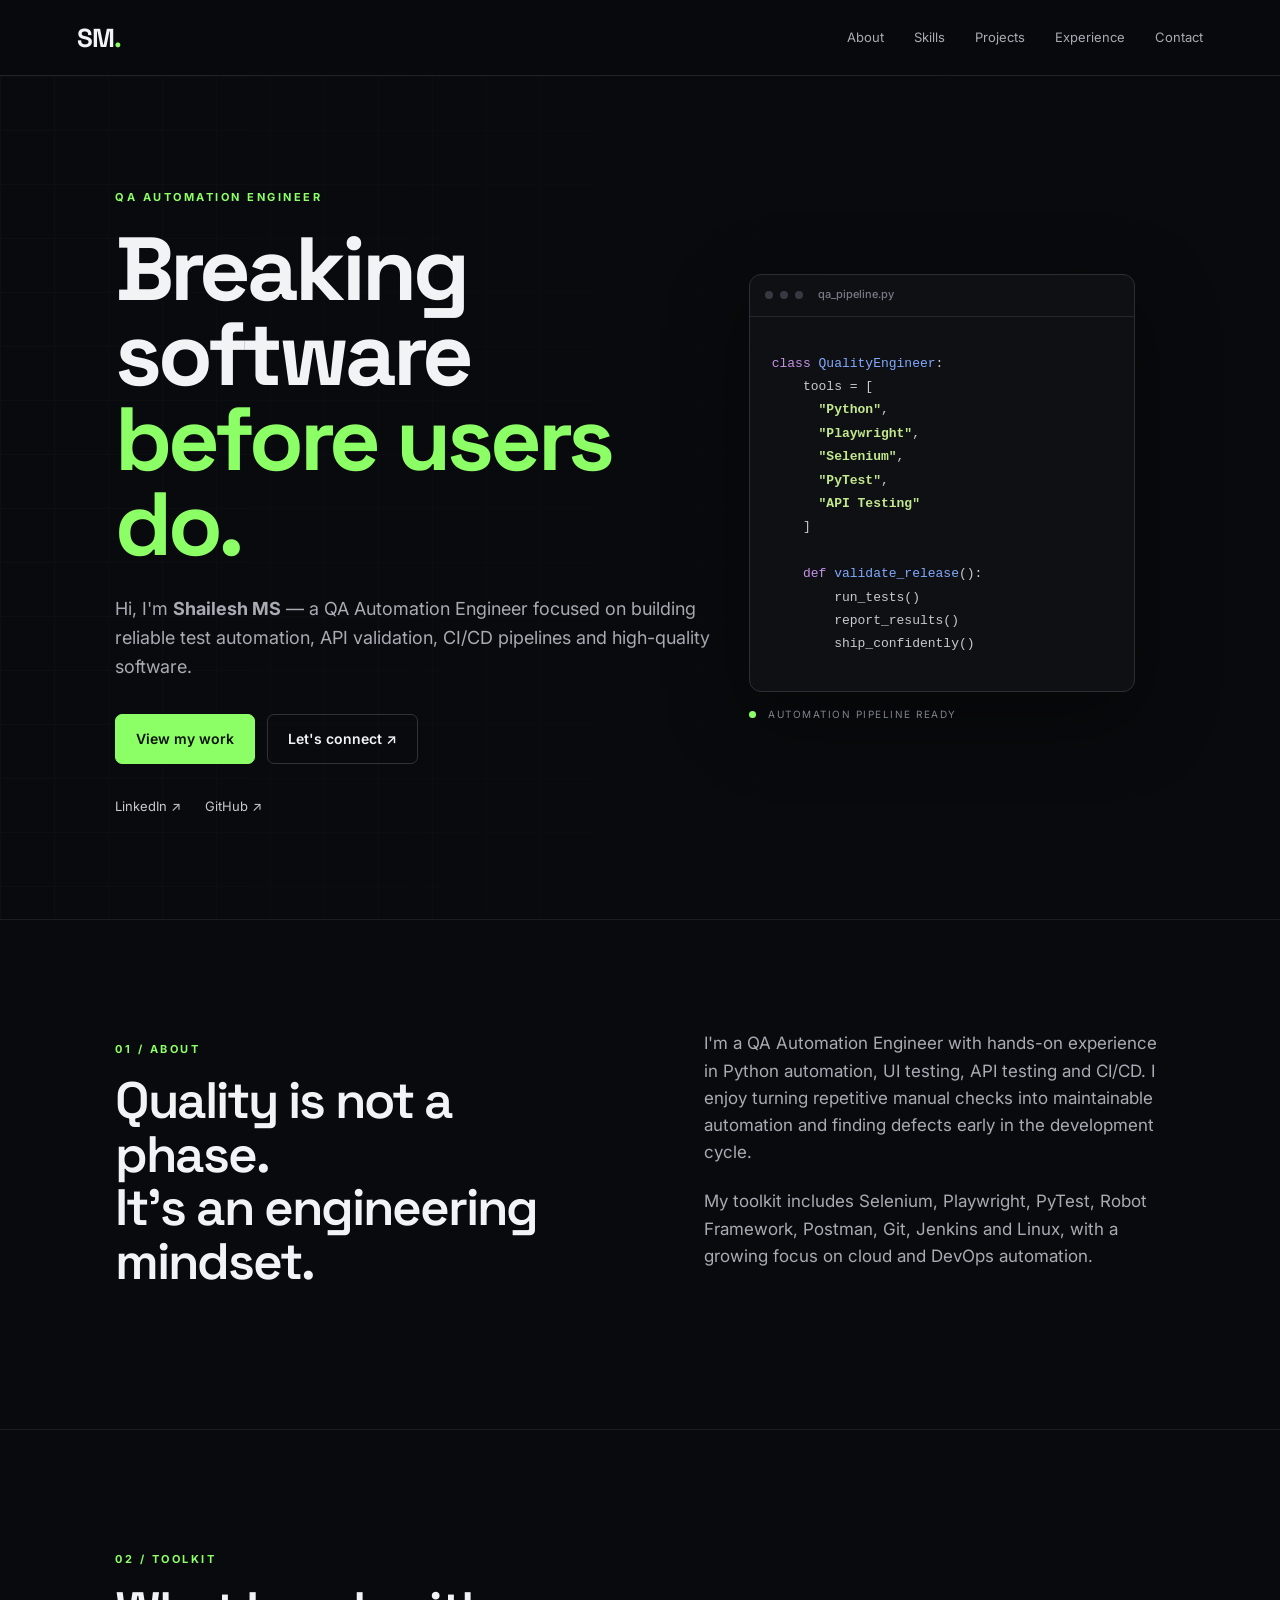
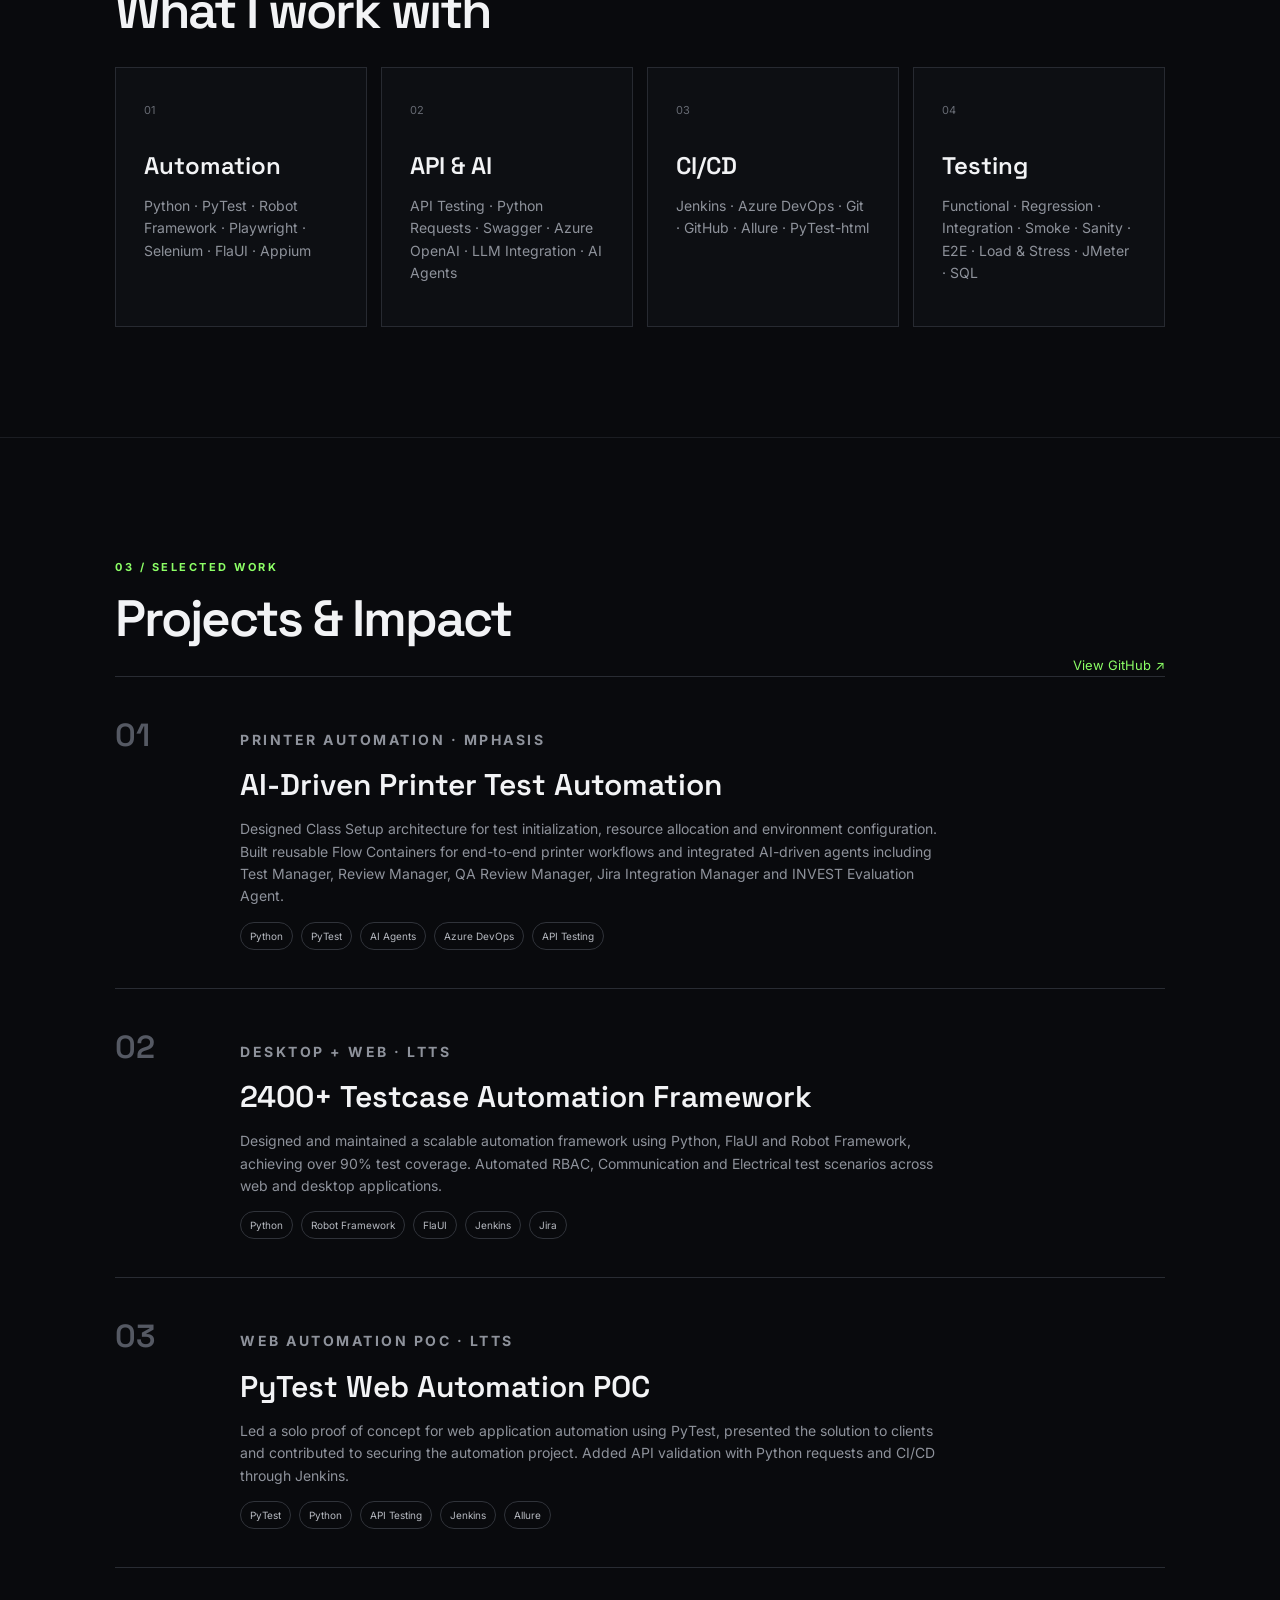
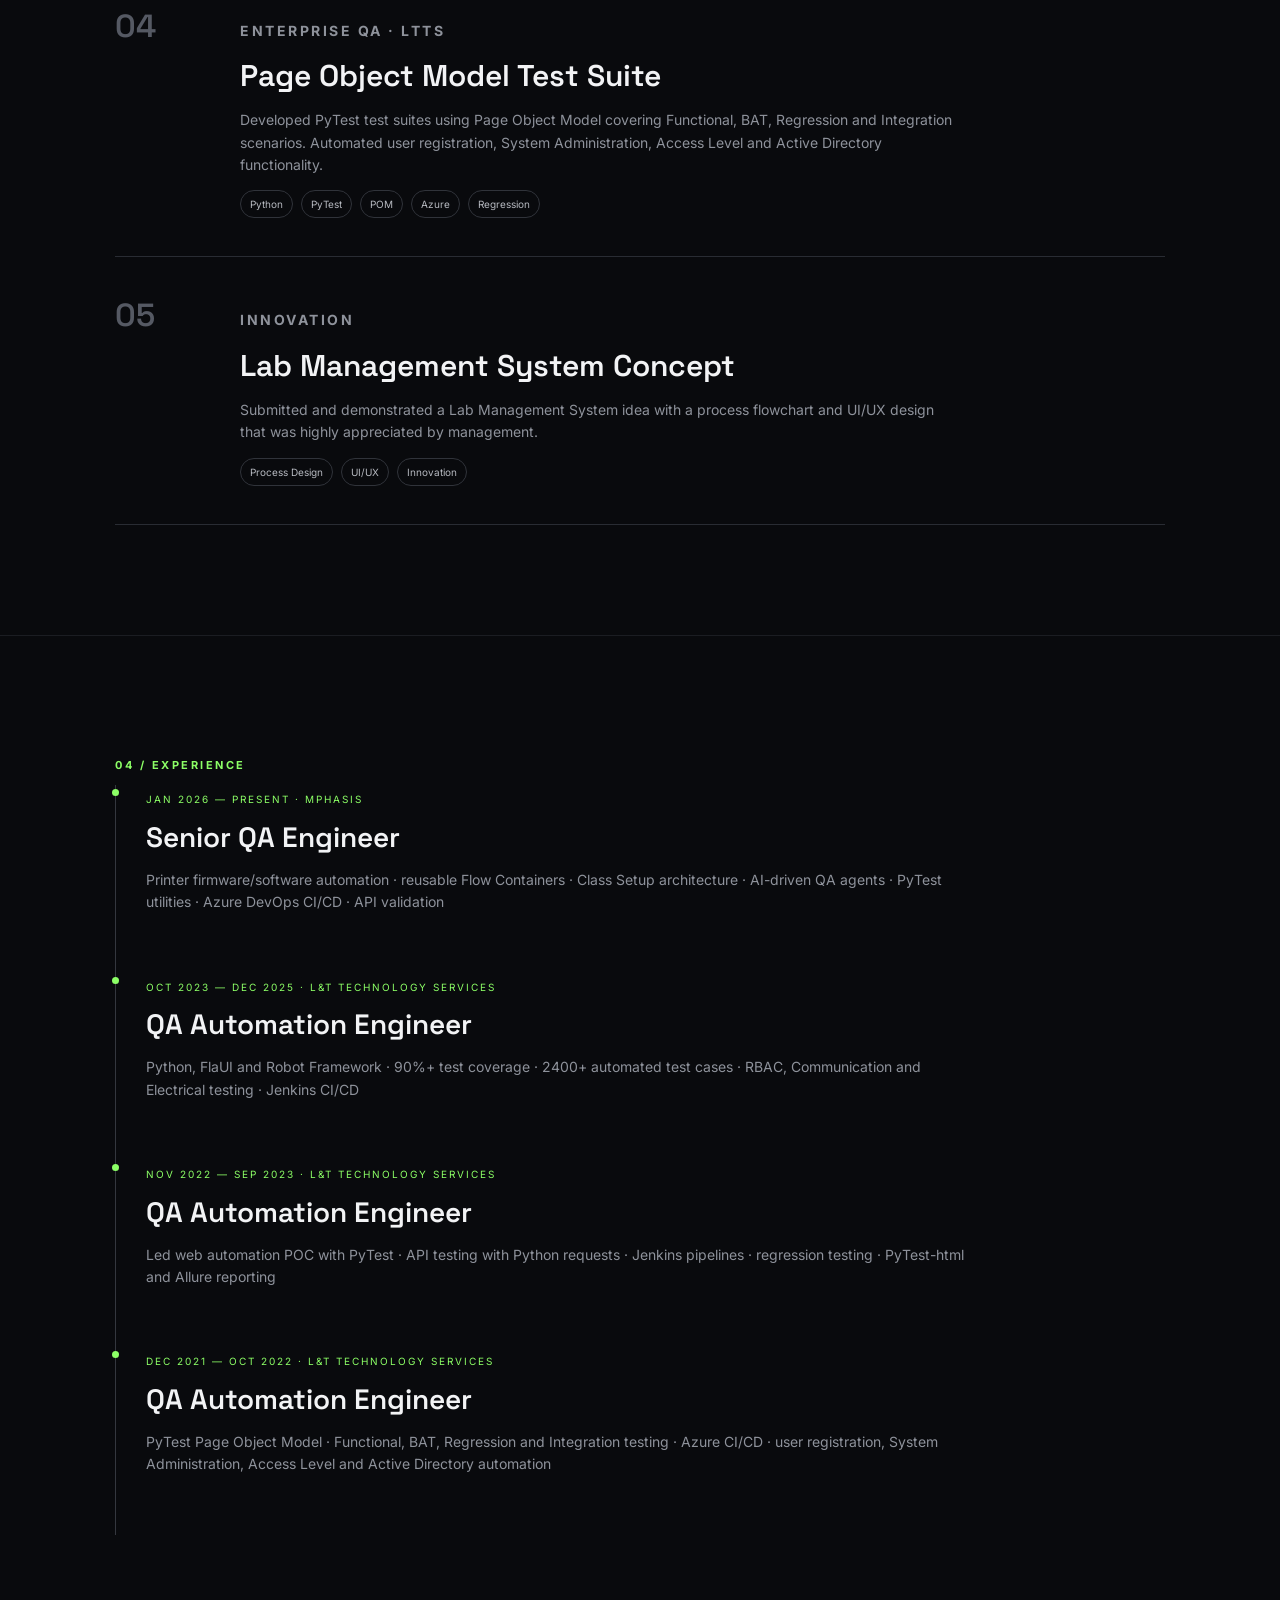
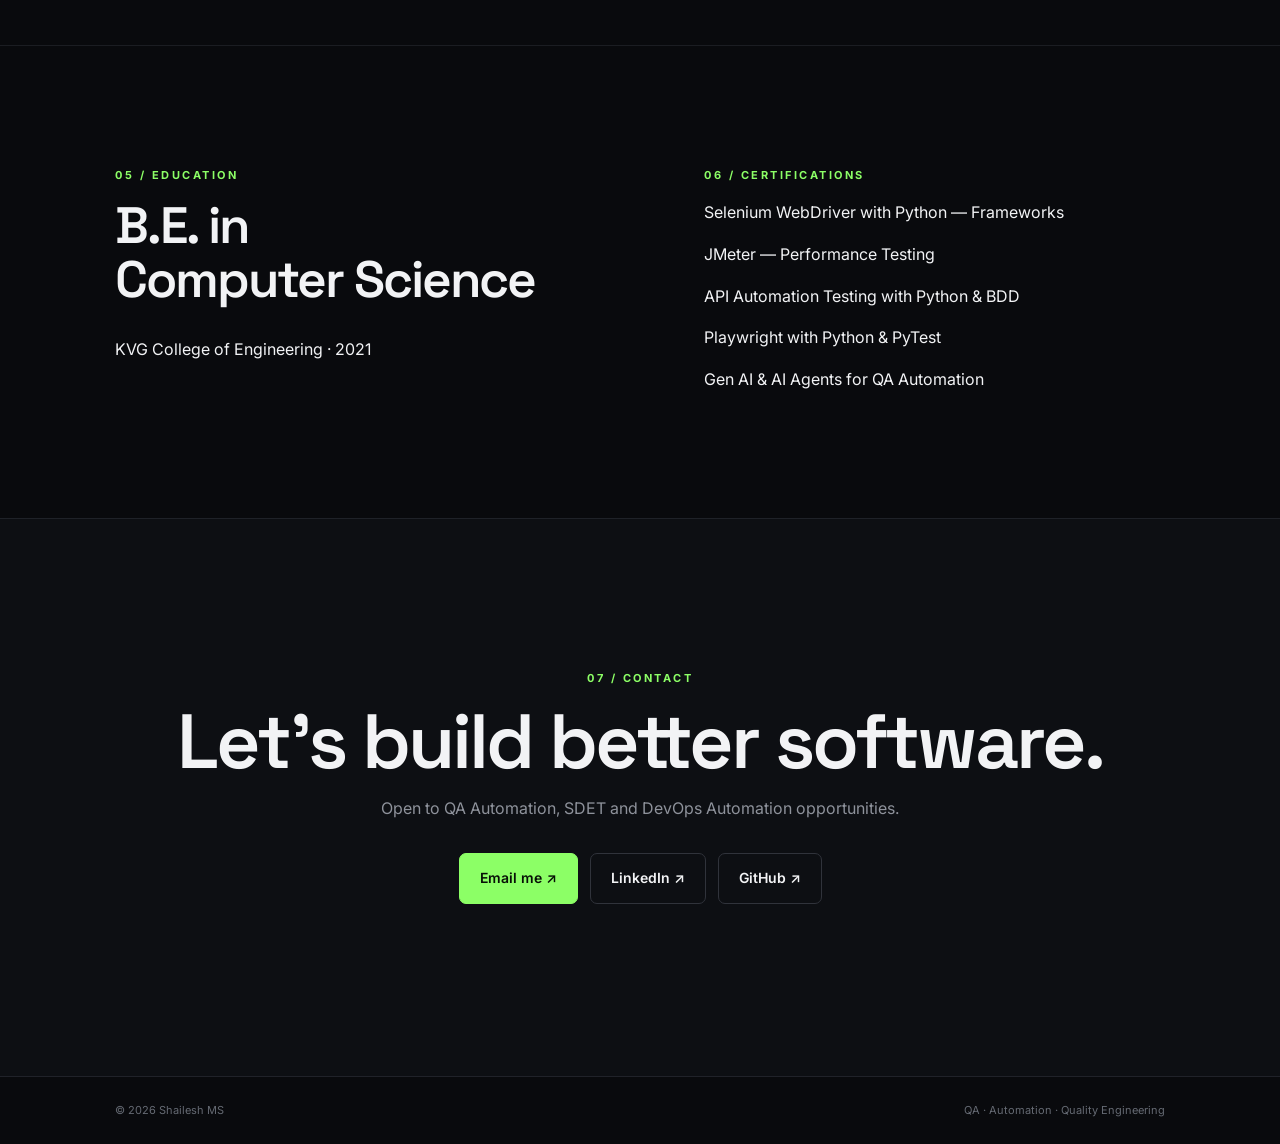
==== index.html @ 3c940059 "Update index.html" ====
<!DOCTYPE html>
<html lang="en">
<head>
  <meta charset="UTF-8" />
  <meta name="viewport" content="width=device-width, initial-scale=1.0" />
  <meta name="description" content="Shailesh MS — QA Automation Engineer portfolio." />
  <title>Shailesh MS | QA Automation Engineer</title>
  <link rel="preconnect" href="https://fonts.googleapis.com">
  <link rel="preconnect" href="https://fonts.gstatic.com" crossorigin>
  <link href="https://fonts.googleapis.com/css2?family=Inter:wght@400;500;600;700;800&family=Space+Grotesk:wght@500;600;700&display=swap" rel="stylesheet">
  <link rel="stylesheet" href="style.css" />
</head>
<body>
  <nav class="nav">
    <a class="logo" href="#home">SM<span>.</span></a>
    <div class="nav-links">
      <a href="#about">About</a>
      <a href="#skills">Skills</a>
      <a href="#projects">Projects</a>
      <a href="#experience">Experience</a>
      <a href="#contact">Contact</a>
    </div>
    <button class="menu" aria-label="Open menu">☰</button>
  </nav>

  <main>
    <section id="home" class="hero">
      <div class="hero-grid"></div>
      <div class="hero-content">
        <p class="eyebrow">QA AUTOMATION ENGINEER</p>
        <h1>Breaking software<br><span>before users do.</span></h1>
        <p class="hero-copy">
          Hi, I'm <strong>Shailesh MS</strong> — a QA Automation Engineer focused on
          building reliable test automation, API validation, CI/CD pipelines and
          high-quality software.
        </p>
        <div class="cta-row">
          <a class="btn primary" href="#projects">View my work</a>
          <a class="btn secondary" href="#contact">Let's connect ↗</a>
        </div>
        <div class="social-row">
          <!-- Replace these two URLs with your real profiles -->
          <a href="https://www.linkedin.com/in/shaileshms/" target="_blank" rel="noopener">LinkedIn ↗</a>
          <a href="https://github.com/shaileshms18" target="_blank" rel="noopener">GitHub ↗</a>
        </div>
      </div>
      <div class="hero-card">
        <div class="terminal">
          <div class="terminal-top"><span></span><span></span><span></span><b>qa_pipeline.py</b></div>
          <pre><code><i>class</i> <em>QualityEngineer</em>:
    tools = [
      <strong>"Python"</strong>,
      <strong>"Playwright"</strong>,
      <strong>"Selenium"</strong>,
      <strong>"PyTest"</strong>,
      <strong>"API Testing"</strong>
    ]

    <i>def</i> <em>validate_release</em>():
        run_tests()
        report_results()
        ship_confidently()</code></pre>
        </div>
        <div class="status"><span></span> AUTOMATION PIPELINE READY</div>
      </div>
    </section>

    <section id="about" class="section split">
      <div>
        <p class="section-label">01 / ABOUT</p>
        <h2>Quality is not a phase.<br>It's an engineering mindset.</h2>
      </div>
      <div class="about-copy">
        <p>
          I'm a QA Automation Engineer with hands-on experience in Python automation,
          UI testing, API testing and CI/CD. I enjoy turning repetitive manual checks
          into maintainable automation and finding defects early in the development cycle.
        </p>
        <p>
          My toolkit includes Selenium, Playwright, PyTest, Robot Framework, Postman,
          Git, Jenkins and Linux, with a growing focus on cloud and DevOps automation.
        </p>
      </div>
    </section>

    <section id="skills" class="section"><p class="section-label">02 / TOOLKIT</p><h2>What I work with</h2><div class="skills-grid">
<div class="skill-card"><span>01</span><h3>Automation</h3><p>Python · PyTest · Robot Framework · Playwright · Selenium · FlaUI · Appium</p></div>
<div class="skill-card"><span>02</span><h3>API & AI</h3><p>API Testing · Python Requests · Swagger · Azure OpenAI · LLM Integration · AI Agents</p></div>
<div class="skill-card"><span>03</span><h3>CI/CD</h3><p>Jenkins · Azure DevOps · Git · GitHub · Allure · PyTest-html</p></div>
<div class="skill-card"><span>04</span><h3>Testing</h3><p>Functional · Regression · Integration · Smoke · Sanity · E2E · Load & Stress · JMeter · SQL</p></div>
</div></section>

    <section id="projects" class="section projects">
<div class="section-head"><div><p class="section-label">03 / SELECTED WORK</p><h2>Projects & Impact</h2></div><a class="text-link" href="https://github.com/shaileshms18" target="_blank">View GitHub ↗</a></div>
<div class="project-list">
<article class="project"><div class="project-number">01</div><div><p class="tag">PRINTER AUTOMATION · MPHASIS</p><h3>AI-Driven Printer Test Automation</h3><p>Designed Class Setup architecture for test initialization, resource allocation and environment configuration. Built reusable Flow Containers for end-to-end printer workflows and integrated AI-driven agents including Test Manager, Review Manager, QA Review Manager, Jira Integration Manager and INVEST Evaluation Agent.</p><div class="chips"><span>Python</span><span>PyTest</span><span>AI Agents</span><span>Azure DevOps</span><span>API Testing</span></div></div></article>
<article class="project"><div class="project-number">02</div><div><p class="tag">DESKTOP + WEB · LTTS</p><h3>2400+ Testcase Automation Framework</h3><p>Designed and maintained a scalable automation framework using Python, FlaUI and Robot Framework, achieving over 90% test coverage. Automated RBAC, Communication and Electrical test scenarios across web and desktop applications.</p><div class="chips"><span>Python</span><span>Robot Framework</span><span>FlaUI</span><span>Jenkins</span><span>Jira</span></div></div></article>
<article class="project"><div class="project-number">03</div><div><p class="tag">WEB AUTOMATION POC · LTTS</p><h3>PyTest Web Automation POC</h3><p>Led a solo proof of concept for web application automation using PyTest, presented the solution to clients and contributed to securing the automation project. Added API validation with Python requests and CI/CD through Jenkins.</p><div class="chips"><span>PyTest</span><span>Python</span><span>API Testing</span><span>Jenkins</span><span>Allure</span></div></div></article>
<article class="project"><div class="project-number">04</div><div><p class="tag">ENTERPRISE QA · LTTS</p><h3>Page Object Model Test Suite</h3><p>Developed PyTest test suites using Page Object Model covering Functional, BAT, Regression and Integration scenarios. Automated user registration, System Administration, Access Level and Active Directory functionality.</p><div class="chips"><span>Python</span><span>PyTest</span><span>POM</span><span>Azure</span><span>Regression</span></div></div></article>
<article class="project"><div class="project-number">05</div><div><p class="tag">INNOVATION</p><h3>Lab Management System Concept</h3><p>Submitted and demonstrated a Lab Management System idea with a process flowchart and UI/UX design that was highly appreciated by management.</p><div class="chips"><span>Process Design</span><span>UI/UX</span><span>Innovation</span></div></div></article>
</div></section>

    <section id="experience" class="section"><p class="section-label">04 / EXPERIENCE</p><div class="timeline">
<div class="timeline-item"><span>JAN 2026 — PRESENT · MPHASIS</span><h3>Senior QA Engineer</h3><p>Printer firmware/software automation · reusable Flow Containers · Class Setup architecture · AI-driven QA agents · PyTest utilities · Azure DevOps CI/CD · API validation</p></div>
<div class="timeline-item"><span>OCT 2023 — DEC 2025 · L&T TECHNOLOGY SERVICES</span><h3>QA Automation Engineer</h3><p>Python, FlaUI and Robot Framework · 90%+ test coverage · 2400+ automated test cases · RBAC, Communication and Electrical testing · Jenkins CI/CD</p></div>
<div class="timeline-item"><span>NOV 2022 — SEP 2023 · L&T TECHNOLOGY SERVICES</span><h3>QA Automation Engineer</h3><p>Led web automation POC with PyTest · API testing with Python requests · Jenkins pipelines · regression testing · PyTest-html and Allure reporting</p></div>
<div class="timeline-item"><span>DEC 2021 — OCT 2022 · L&T TECHNOLOGY SERVICES</span><h3>QA Automation Engineer</h3><p>PyTest Page Object Model · Functional, BAT, Regression and Integration testing · Azure CI/CD · user registration, System Administration, Access Level and Active Directory automation</p></div>
</div></section>

    <section class="section credentials"><div class="split"><div><p class="section-label">05 / EDUCATION</p><h2>B.E. in<br>Computer Science</h2><p class="muted">KVG College of Engineering · 2021</p></div><div><p class="section-label">06 / CERTIFICATIONS</p><div class="cert-list"><p>Selenium WebDriver with Python — Frameworks</p><p>JMeter — Performance Testing</p><p>API Automation Testing with Python & BDD</p><p>Playwright with Python & PyTest</p><p>Gen AI & AI Agents for QA Automation</p></div></div></div></section><section id="contact" class="contact">
      <p class="section-label">07 / CONTACT</p>
      <h2>Let's build better software.</h2>
      <p>Open to QA Automation, SDET and DevOps Automation opportunities.</p>
      <div class="cta-row">
        <a class="btn primary" href="mailto:shaileshms18@gmail.com">Email me ↗</a>
        <a class="btn secondary" href="https://www.linkedin.com/in/shaileshms/" target="_blank" rel="noopener">LinkedIn ↗</a>
        <a class="btn secondary" href="https://github.com/shaileshms18" target="_blank" rel="noopener">GitHub ↗</a>
      </div>
    </section>
  </main>

  <footer><span>© 2026 Shailesh MS</span><span>QA · Automation · Quality Engineering</span></footer>
  <script src="script.js"></script>
</body>
</html>
---- style.css ----
*{box-sizing:border-box}html{scroll-behavior:smooth}body{margin:0;background:#090a0d;color:#f2f3f5;font-family:Inter,system-ui,sans-serif;line-height:1.6}a{color:inherit;text-decoration:none}.nav{height:76px;display:flex;align-items:center;justify-content:space-between;padding:0 6vw;border-bottom:1px solid #202229;position:sticky;top:0;background:rgba(9,10,13,.86);backdrop-filter:blur(14px);z-index:10}.logo{font:700 26px "Space Grotesk";letter-spacing:-1px}.logo span{color:#8cff66}.nav-links{display:flex;gap:30px;font-size:13px;color:#a8abb3}.nav-links a:hover{color:#8cff66}.menu{display:none;background:none;border:0;color:#fff;font-size:22px}.hero{min-height:calc(100vh - 76px);display:grid;grid-template-columns:1.15fr .85fr;align-items:center;padding:8vw 9vw;position:relative;overflow:hidden}.hero-grid{position:absolute;inset:0;background-image:linear-gradient(#17191f 1px,transparent 1px),linear-gradient(90deg,#17191f 1px,transparent 1px);background-size:54px 54px;opacity:.35;mask-image:linear-gradient(to right,black,transparent 75%)}.hero-content,.hero-card{position:relative;z-index:1}.eyebrow,.section-label,.tag{font-size:11px;letter-spacing:2.5px;color:#8cff66;font-weight:700}.hero h1{font:700 clamp(48px,7vw,92px)/.95 "Space Grotesk";letter-spacing:-4px;margin:20px 0 28px}.hero h1 span{color:#8cff66}.hero-copy{max-width:640px;color:#a8abb3;font-size:18px}.cta-row{display:flex;flex-wrap:wrap;gap:12px;margin:32px 0}.btn{padding:13px 20px;border:1px solid #30333b;border-radius:7px;font-weight:600;font-size:14px}.btn.primary{background:#8cff66;color:#071006;border-color:#8cff66}.btn.secondary:hover{border-color:#8cff66}.social-row{display:flex;gap:24px;color:#c7c9ce;font-size:13px}.social-row a:hover,.text-link:hover{color:#8cff66}.hero-card{padding:30px}.terminal{border:1px solid #2b2e35;border-radius:12px;background:#0e1014;box-shadow:0 25px 80px rgba(0,0,0,.4);overflow:hidden}.terminal-top{height:42px;border-bottom:1px solid #24272e;display:flex;align-items:center;gap:7px;padding:0 15px;color:#777b84;font-size:11px}.terminal-top span{width:8px;height:8px;border-radius:50%;background:#363941}.terminal-top b{margin-left:8px;font-weight:500}.terminal pre{padding:22px;overflow:auto;color:#c7cad0;font:13px/1.8 ui-monospace,SFMono-Regular,Menlo,monospace}.terminal i{color:#c792ea;font-style:normal}.terminal em{color:#82aaff;font-style:normal}.terminal strong{color:#c3e88d}.status{font-size:10px;letter-spacing:1.5px;color:#7e828b;margin-top:14px}.status span{display:inline-block;width:7px;height:7px;border-radius:50%;background:#8cff66;margin-right:8px}.section{padding:110px 9vw;border-top:1px solid #1b1d22}.split{display:grid;grid-template-columns:1fr 1fr;gap:10vw}.section h2{font:600 clamp(34px,4vw,58px)/1.05 "Space Grotesk";letter-spacing:-2px;margin:15px 0 30px}.about-copy{color:#a8abb3;font-size:17px;max-width:620px}.about-copy p{margin-top:0;margin-bottom:22px}.skills-grid{display:grid;grid-template-columns:repeat(4,1fr);gap:14px}.skill-card{border:1px solid #272a31;padding:28px;min-height:210px;background:#0d0f13}.skill-card:hover{border-color:#8cff66;transform:translateY(-3px);transition:.2s}.skill-card span{color:#666a73;font-size:11px}.skill-card h3{font:600 24px "Space Grotesk";margin:28px 0 12px}.skill-card p,.project p,.timeline-item p{color:#8e929b;font-size:14px}.section-head{display:flex;justify-content:space-between;align-items:end}.text-link{font-size:13px;color:#8cff66}.project-list{border-top:1px solid #292c33}.project{display:grid;grid-template-columns:100px 1fr;gap:25px;padding:38px 0;border-bottom:1px solid #292c33}.project-number{font:600 32px "Space Grotesk";color:#555963}.project h3{font:600 30px "Space Grotesk";margin:5px 0}.project p{max-width:720px}.chips{display:flex;gap:8px;flex-wrap:wrap}.chips span{font-size:10px;padding:5px 9px;border:1px solid #30333a;border-radius:30px;color:#b6b9c0}.timeline{max-width:850px}.timeline-item{padding:0 0 45px 30px;border-left:1px solid #34373e;position:relative}.timeline-item:before{content:"";position:absolute;left:-4px;top:4px;width:7px;height:7px;background:#8cff66;border-radius:50%}.timeline-item span{font-size:10px;letter-spacing:2px;color:#8cff66}.timeline-item h3{font:600 28px "Space Grotesk";margin:8px 0}.contact{text-align:center;padding:140px 9vw;background:#0d0f13;border-top:1px solid #1f2228}.contact h2{font:600 clamp(42px,6vw,78px)/1 "Space Grotesk";letter-spacing:-3px;margin:15px 0}.contact>p:not(.section-label){color:#8e929b}.contact .cta-row{justify-content:center}footer{display:flex;justify-content:space-between;padding:25px 9vw;color:#656a73;font-size:11px;border-top:1px solid #202229}@media(max-width:850px){.nav-links{display:none}.menu{display:block}.hero{grid-template-columns:1fr;padding:70px 7vw}.hero-card{padding:40px 0 0}.section{padding:80px 7vw}.split{grid-template-columns:1fr;gap:20px}.skills-grid{grid-template-columns:1fr 1fr}.project{grid-template-columns:55px 1fr}.hero h1{letter-spacing:-2px}}@media(max-width:560px){.skills-grid{grid-template-columns:1fr}.project h3{font-size:24px}.nav{padding:0 7vw}footer{padding:22px 7vw;gap:20px;flex-direction:column}}
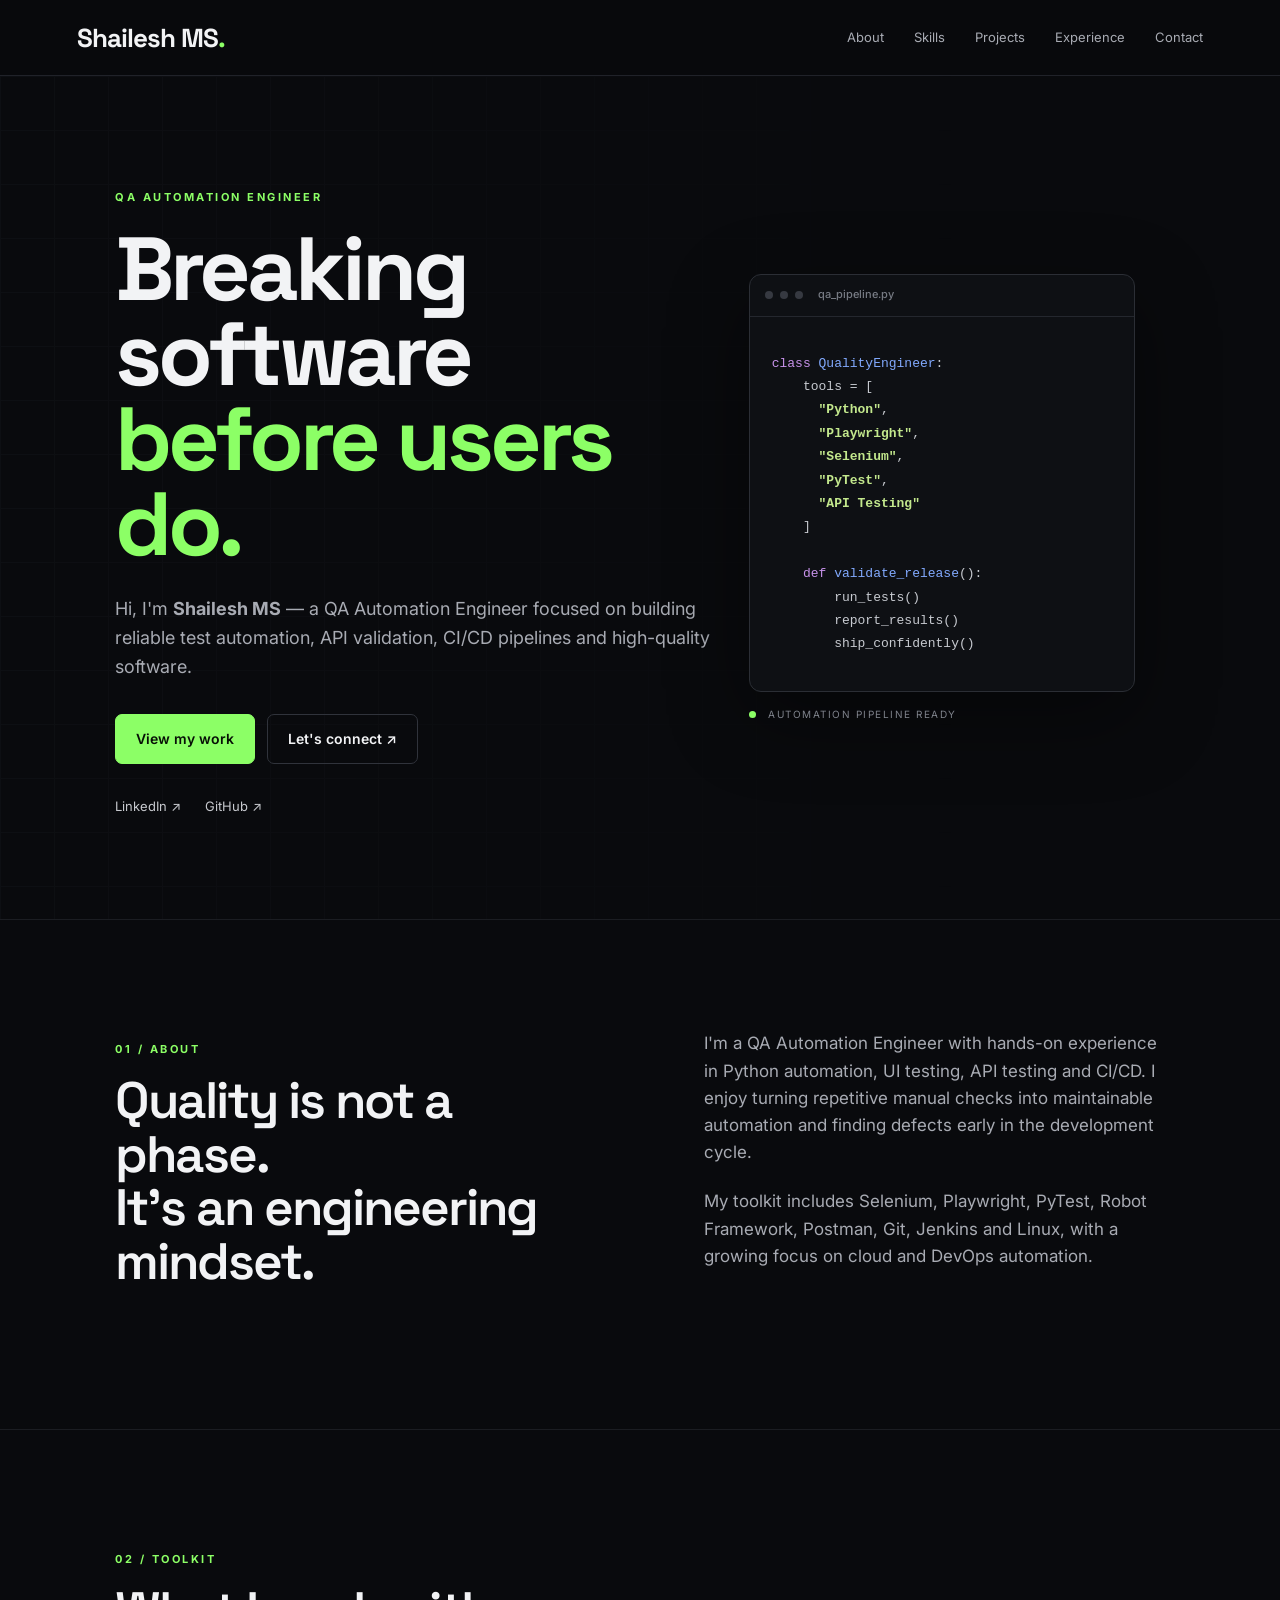
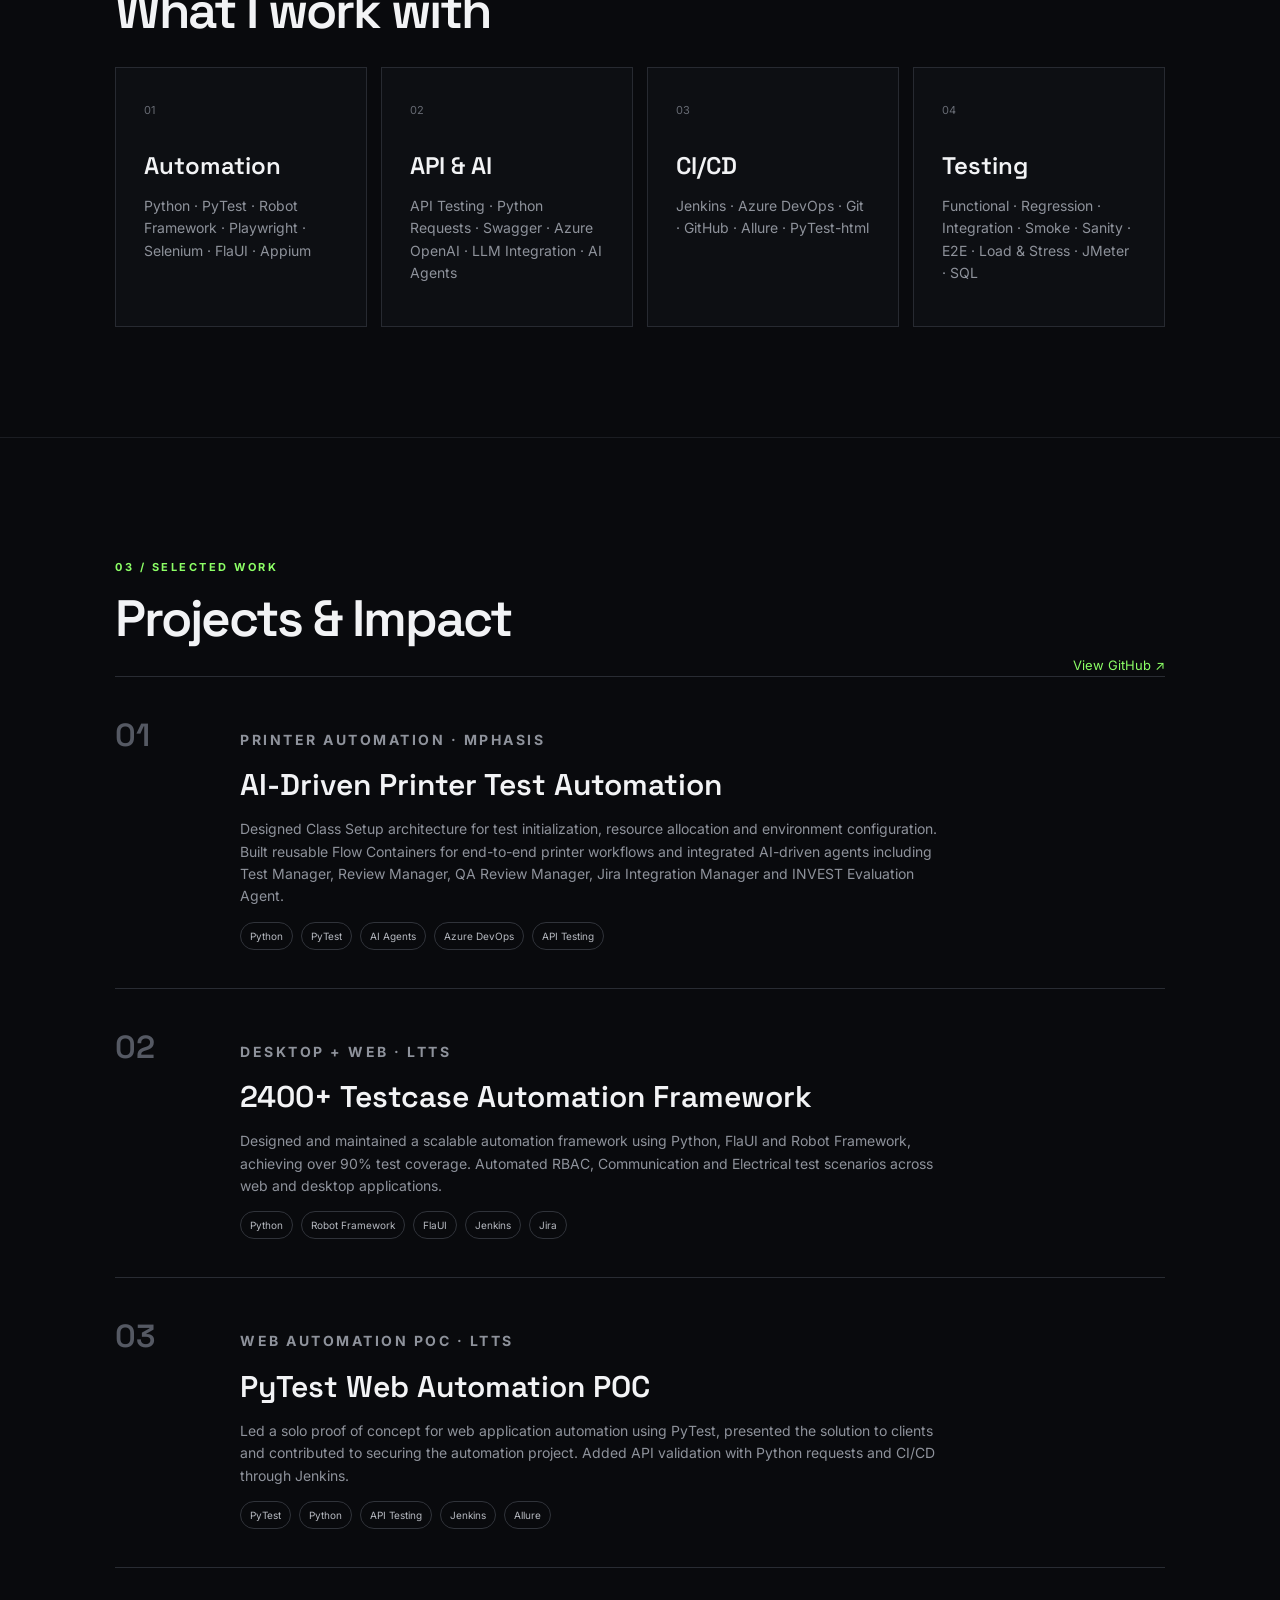
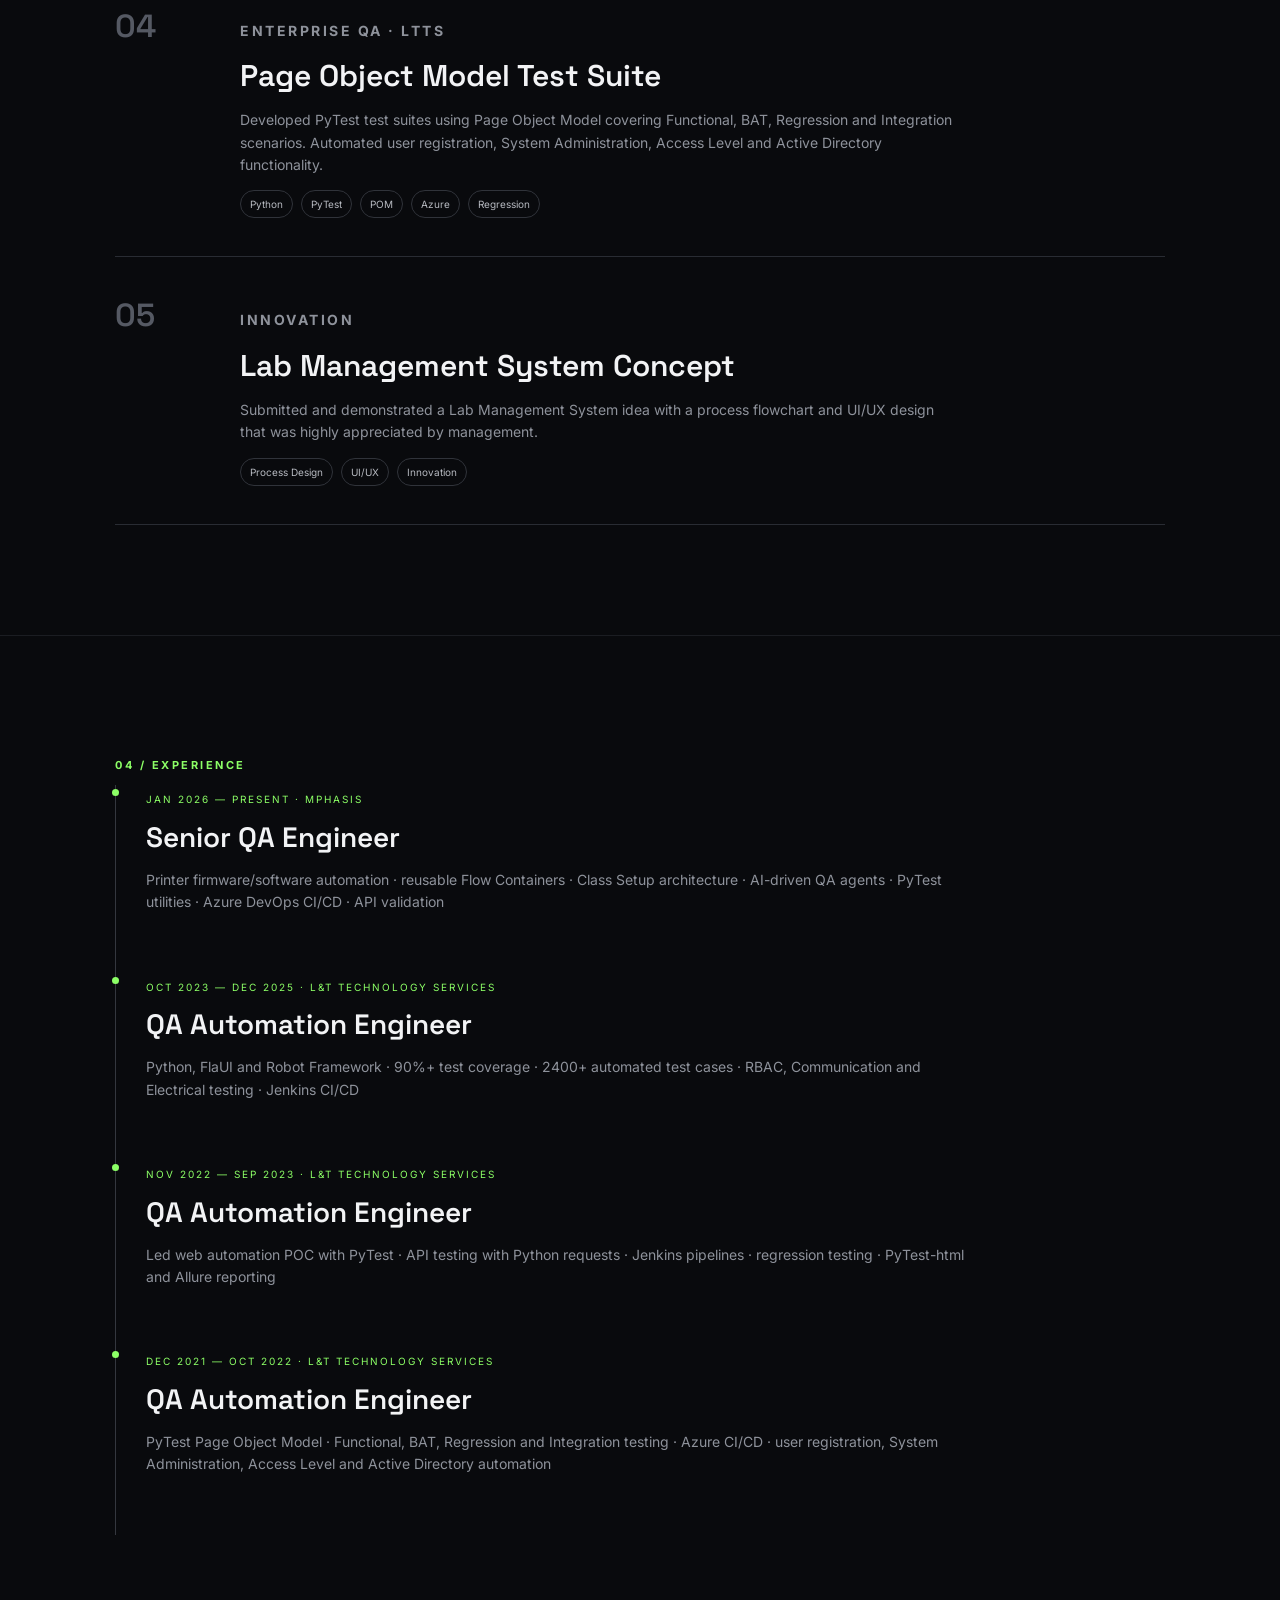
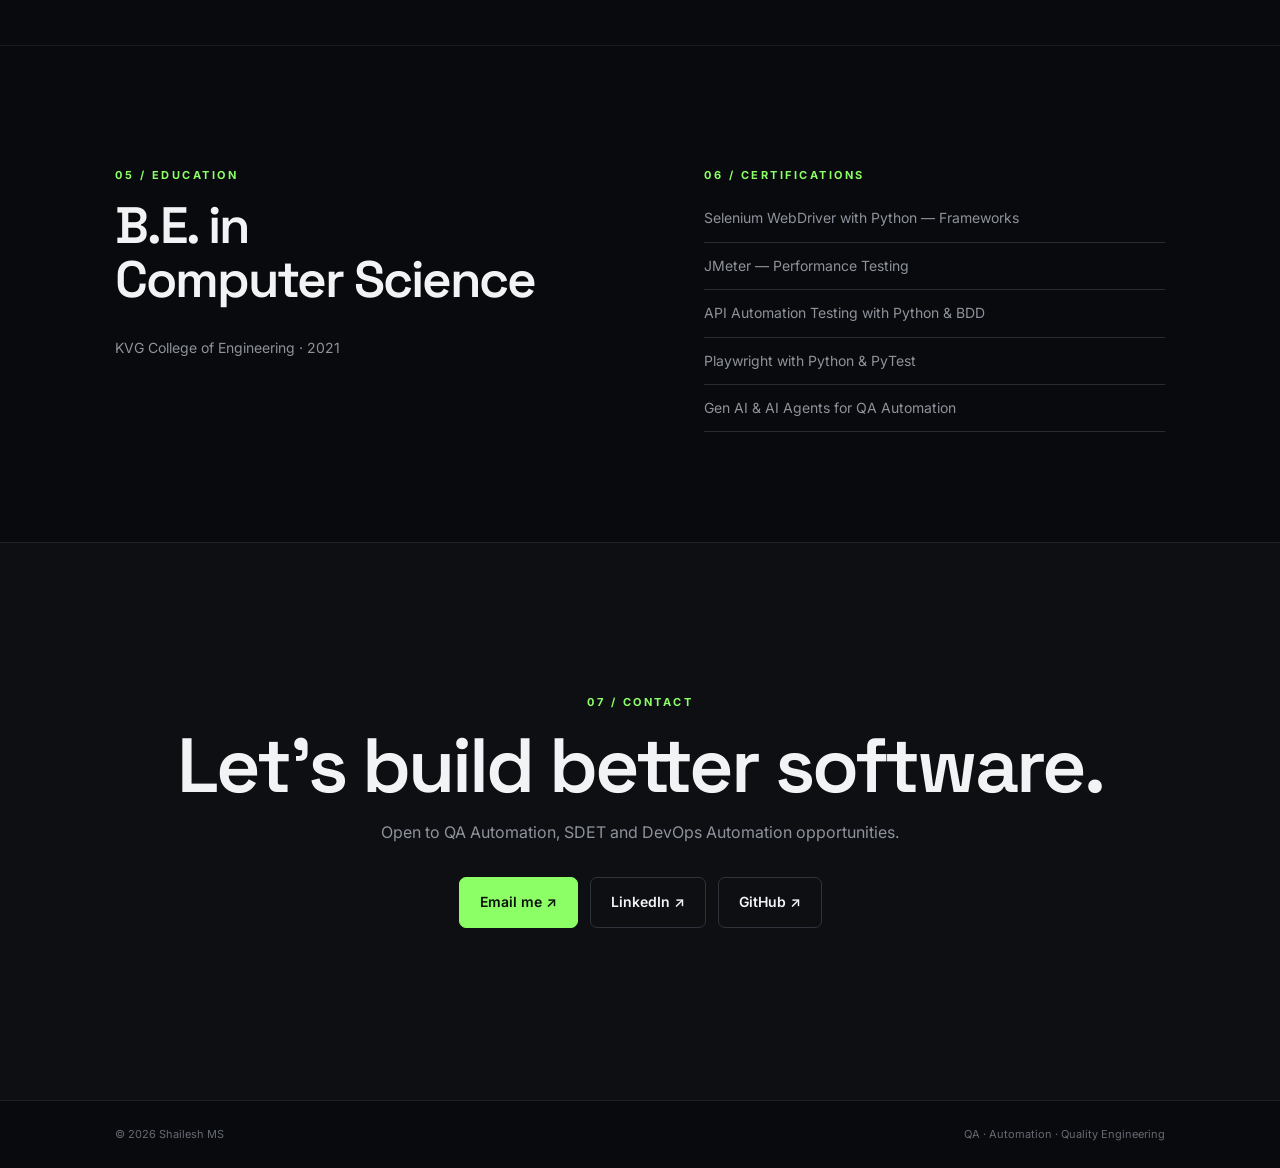
==== commit 092287cd: "Update index.html" ====
--- a/index.html
+++ b/index.html
@@ -12,7 +12,7 @@
 </head>
 <body>
   <nav class="nav">
-    <a class="logo" href="#home">SM<span>.</span></a>
+    <a class="logo" href="#home">Shailesh MS<span>.</span></a>
     <div class="nav-links">
       <a href="#about">About</a>
       <a href="#skills">Skills</a>
--- a/style.css
+++ b/style.css
@@ -1 +1,389 @@
-*{box-sizing:border-box}html{scroll-behavior:smooth}body{margin:0;background:#090a0d;color:#f2f3f5;font-family:Inter,system-ui,sans-serif;line-height:1.6}a{color:inherit;text-decoration:none}.nav{height:76px;display:flex;align-items:center;justify-content:space-between;padding:0 6vw;border-bottom:1px solid #202229;position:sticky;top:0;background:rgba(9,10,13,.86);backdrop-filter:blur(14px);z-index:10}.logo{font:700 26px "Space Grotesk";letter-spacing:-1px}.logo span{color:#8cff66}.nav-links{display:flex;gap:30px;font-size:13px;color:#a8abb3}.nav-links a:hover{color:#8cff66}.menu{display:none;background:none;border:0;color:#fff;font-size:22px}.hero{min-height:calc(100vh - 76px);display:grid;grid-template-columns:1.15fr .85fr;align-items:center;padding:8vw 9vw;position:relative;overflow:hidden}.hero-grid{position:absolute;inset:0;background-image:linear-gradient(#17191f 1px,transparent 1px),linear-gradient(90deg,#17191f 1px,transparent 1px);background-size:54px 54px;opacity:.35;mask-image:linear-gradient(to right,black,transparent 75%)}.hero-content,.hero-card{position:relative;z-index:1}.eyebrow,.section-label,.tag{font-size:11px;letter-spacing:2.5px;color:#8cff66;font-weight:700}.hero h1{font:700 clamp(48px,7vw,92px)/.95 "Space Grotesk";letter-spacing:-4px;margin:20px 0 28px}.hero h1 span{color:#8cff66}.hero-copy{max-width:640px;color:#a8abb3;font-size:18px}.cta-row{display:flex;flex-wrap:wrap;gap:12px;margin:32px 0}.btn{padding:13px 20px;border:1px solid #30333b;border-radius:7px;font-weight:600;font-size:14px}.btn.primary{background:#8cff66;color:#071006;border-color:#8cff66}.btn.secondary:hover{border-color:#8cff66}.social-row{display:flex;gap:24px;color:#c7c9ce;font-size:13px}.social-row a:hover,.text-link:hover{color:#8cff66}.hero-card{padding:30px}.terminal{border:1px solid #2b2e35;border-radius:12px;background:#0e1014;box-shadow:0 25px 80px rgba(0,0,0,.4);overflow:hidden}.terminal-top{height:42px;border-bottom:1px solid #24272e;display:flex;align-items:center;gap:7px;padding:0 15px;color:#777b84;font-size:11px}.terminal-top span{width:8px;height:8px;border-radius:50%;background:#363941}.terminal-top b{margin-left:8px;font-weight:500}.terminal pre{padding:22px;overflow:auto;color:#c7cad0;font:13px/1.8 ui-monospace,SFMono-Regular,Menlo,monospace}.terminal i{color:#c792ea;font-style:normal}.terminal em{color:#82aaff;font-style:normal}.terminal strong{color:#c3e88d}.status{font-size:10px;letter-spacing:1.5px;color:#7e828b;margin-top:14px}.status span{display:inline-block;width:7px;height:7px;border-radius:50%;background:#8cff66;margin-right:8px}.section{padding:110px 9vw;border-top:1px solid #1b1d22}.split{display:grid;grid-template-columns:1fr 1fr;gap:10vw}.section h2{font:600 clamp(34px,4vw,58px)/1.05 "Space Grotesk";letter-spacing:-2px;margin:15px 0 30px}.about-copy{color:#a8abb3;font-size:17px;max-width:620px}.about-copy p{margin-top:0;margin-bottom:22px}.skills-grid{display:grid;grid-template-columns:repeat(4,1fr);gap:14px}.skill-card{border:1px solid #272a31;padding:28px;min-height:210px;background:#0d0f13}.skill-card:hover{border-color:#8cff66;transform:translateY(-3px);transition:.2s}.skill-card span{color:#666a73;font-size:11px}.skill-card h3{font:600 24px "Space Grotesk";margin:28px 0 12px}.skill-card p,.project p,.timeline-item p{color:#8e929b;font-size:14px}.section-head{display:flex;justify-content:space-between;align-items:end}.text-link{font-size:13px;color:#8cff66}.project-list{border-top:1px solid #292c33}.project{display:grid;grid-template-columns:100px 1fr;gap:25px;padding:38px 0;border-bottom:1px solid #292c33}.project-number{font:600 32px "Space Grotesk";color:#555963}.project h3{font:600 30px "Space Grotesk";margin:5px 0}.project p{max-width:720px}.chips{display:flex;gap:8px;flex-wrap:wrap}.chips span{font-size:10px;padding:5px 9px;border:1px solid #30333a;border-radius:30px;color:#b6b9c0}.timeline{max-width:850px}.timeline-item{padding:0 0 45px 30px;border-left:1px solid #34373e;position:relative}.timeline-item:before{content:"";position:absolute;left:-4px;top:4px;width:7px;height:7px;background:#8cff66;border-radius:50%}.timeline-item span{font-size:10px;letter-spacing:2px;color:#8cff66}.timeline-item h3{font:600 28px "Space Grotesk";margin:8px 0}.contact{text-align:center;padding:140px 9vw;background:#0d0f13;border-top:1px solid #1f2228}.contact h2{font:600 clamp(42px,6vw,78px)/1 "Space Grotesk";letter-spacing:-3px;margin:15px 0}.contact>p:not(.section-label){color:#8e929b}.contact .cta-row{justify-content:center}footer{display:flex;justify-content:space-between;padding:25px 9vw;color:#656a73;font-size:11px;border-top:1px solid #202229}@media(max-width:850px){.nav-links{display:none}.menu{display:block}.hero{grid-template-columns:1fr;padding:70px 7vw}.hero-card{padding:40px 0 0}.section{padding:80px 7vw}.split{grid-template-columns:1fr;gap:20px}.skills-grid{grid-template-columns:1fr 1fr}.project{grid-template-columns:55px 1fr}.hero h1{letter-spacing:-2px}}@media(max-width:560px){.skills-grid{grid-template-columns:1fr}.project h3{font-size:24px}.nav{padding:0 7vw}footer{padding:22px 7vw;gap:20px;flex-direction:column}}
+*{
+    box-sizing:border-box
+}
+html{
+    scroll-behavior:smooth
+}
+body{
+    margin:0;
+    background:#090a0d;
+    color:#f2f3f5;
+    font-family:Inter,system-ui,sans-serif;
+    line-height:1.6
+}
+a{
+    color:inherit;
+    text-decoration:none
+}
+.nav{
+    height:76px;
+    display:flex;
+    align-items:center;
+    justify-content:space-between;
+    padding:0 6vw;
+    border-bottom:1px solid #202229;
+    position:sticky;
+    top:0;
+    background:rgba(9,10,13,.86);
+    backdrop-filter:blur(14px);
+    z-index:10
+}
+.logo{
+    font:700 26px "Space Grotesk";
+    letter-spacing:-1px
+}
+.logo span{
+    color:#8cff66
+}
+.nav-links{
+    display:flex;
+    gap:30px;
+    font-size:13px;
+    color:#a8abb3
+}
+.nav-links a:hover{
+    color:#8cff66
+}
+.menu{
+    display:none;
+    background:none;
+    border:0;
+    color:#fff;
+    font-size:22px
+}
+.hero{
+    min-height:calc(100vh - 76px);
+    display:grid;
+    grid-template-columns:1.15fr .85fr;
+    align-items:center;
+    padding:8vw 9vw;
+    position:relative;
+    overflow:hidden
+}
+.hero-grid{
+    position:absolute;
+    inset:0;
+    background-image:linear-gradient(#17191f 1px,transparent 1px),linear-gradient(90deg,#17191f 1px,transparent 1px);
+    background-size:54px 54px;
+    opacity:.35;
+    mask-image:linear-gradient(to right,black,transparent 75%)
+}
+.hero-content,.hero-card{
+    position:relative;
+    z-index:1
+}
+.eyebrow,.section-label,.tag{
+    font-size:11px;
+    letter-spacing:2.5px;
+    color:#8cff66;
+    font-weight:700
+}
+.hero h1{
+    font:700 clamp(48px,7vw,92px)/.95 "Space Grotesk";
+    letter-spacing:-4px;
+    margin:20px 0 28px
+}
+.hero h1 span{
+    color:#8cff66
+}
+.hero-copy{
+    max-width:640px;
+    color:#a8abb3;
+    font-size:18px
+}
+.cta-row{
+    display:flex;
+    flex-wrap:wrap;
+    gap:12px;
+    margin:32px 0
+}
+.btn{
+    padding:13px 20px;
+    border:1px solid #30333b;
+    border-radius:7px;
+    font-weight:600;
+    font-size:14px
+}
+.btn.primary{
+    background:#8cff66;
+    color:#071006;
+    border-color:#8cff66
+}
+.btn.secondary:hover{
+    border-color:#8cff66
+}
+.social-row{
+    display:flex;
+    gap:24px;
+    color:#c7c9ce;
+    font-size:13px
+}
+.social-row a:hover,.text-link:hover{
+    color:#8cff66
+}
+.hero-card{
+    padding:30px
+}
+.terminal{
+    border:1px solid #2b2e35;
+    border-radius:12px;
+    background:#0e1014;
+    box-shadow:0 25px 80px rgba(0,0,0,.4);
+    overflow:hidden
+}
+.terminal-top{
+    height:42px;
+    border-bottom:1px solid #24272e;
+    display:flex;
+    align-items:center;
+    gap:7px;
+    padding:0 15px;
+    color:#777b84;
+    font-size:11px
+}
+.terminal-top span{
+    width:8px;
+    height:8px;
+    border-radius:50%;
+    background:#363941
+}
+.terminal-top b{
+    margin-left:8px;
+    font-weight:500
+}
+.terminal pre{
+    padding:22px;
+    overflow:auto;
+    color:#c7cad0;
+    font:13px/1.8 ui-monospace,SFMono-Regular,Menlo,monospace
+}
+.terminal i{
+    color:#c792ea;
+    font-style:normal
+}
+.terminal em{
+    color:#82aaff;
+    font-style:normal
+}
+.terminal strong{
+    color:#c3e88d
+}
+.status{
+    font-size:10px;
+    letter-spacing:1.5px;
+    color:#7e828b;
+    margin-top:14px
+}
+.status span{
+    display:inline-block;
+    width:7px;
+    height:7px;
+    border-radius:50%;
+    background:#8cff66;
+    margin-right:8px
+}
+.section{
+    padding:110px 9vw;
+    border-top:1px solid #1b1d22
+}
+.split{
+    display:grid;
+    grid-template-columns:1fr 1fr;
+    gap:10vw
+}
+.section h2{
+    font:600 clamp(34px,4vw,58px)/1.05 "Space Grotesk";
+    letter-spacing:-2px;
+    margin:15px 0 30px
+}
+.about-copy{
+    color:#a8abb3;
+    font-size:17px;
+    max-width:620px
+}
+.about-copy p{
+    margin-top:0;
+    margin-bottom:22px
+}
+.skills-grid{
+    display:grid;
+    grid-template-columns:repeat(4,1fr);
+    gap:14px
+}
+.skill-card{
+    border:1px solid #272a31;
+    padding:28px;
+    min-height:210px;
+    background:#0d0f13
+}
+.skill-card:hover{
+    border-color:#8cff66;
+    transform:translateY(-3px);
+    transition:.2s
+}
+.skill-card span{
+    color:#666a73;
+    font-size:11px
+}
+.skill-card h3{
+    font:600 24px "Space Grotesk";
+    margin:28px 0 12px
+}
+.skill-card p,.project p,.timeline-item p{
+    color:#8e929b;
+    font-size:14px
+}
+.section-head{
+    display:flex;
+    justify-content:space-between;
+    align-items:end
+}
+.text-link{
+    font-size:13px;
+    color:#8cff66
+}
+.project-list{
+    border-top:1px solid #292c33
+}
+.project{
+    display:grid;
+    grid-template-columns:100px 1fr;
+    gap:25px;
+    padding:38px 0;
+    border-bottom:1px solid #292c33
+}
+.project-number{
+    font:600 32px "Space Grotesk";
+    color:#555963
+}
+.project h3{
+    font:600 30px "Space Grotesk";
+    margin:5px 0
+}
+.project p{
+    max-width:720px
+}
+.chips{
+    display:flex;
+    gap:8px;
+    flex-wrap:wrap
+}
+.chips span{
+    font-size:10px;
+    padding:5px 9px;
+    border:1px solid #30333a;
+    border-radius:30px;
+    color:#b6b9c0
+}
+.timeline{
+    max-width:850px
+}
+.timeline-item{
+    padding:0 0 45px 30px;
+    border-left:1px solid #34373e;
+    position:relative
+}
+.timeline-item:before{
+    content:"";
+    position:absolute;
+    left:-4px;
+    top:4px;
+    width:7px;
+    height:7px;
+    background:#8cff66;
+    border-radius:50%
+}
+.timeline-item span{
+    font-size:10px;
+    letter-spacing:2px;
+    color:#8cff66
+}
+.timeline-item h3{
+    font:600 28px "Space Grotesk";
+    margin:8px 0
+}
+.contact{
+    text-align:center;
+    padding:140px 9vw;
+    background:#0d0f13;
+    border-top:1px solid #1f2228
+}
+.contact h2{
+    font:600 clamp(42px,6vw,78px)/1 "Space Grotesk";
+    letter-spacing:-3px;
+    margin:15px 0
+}
+.contact>p:not(.section-label){
+    color:#8e929b
+}
+.contact .cta-row{
+    justify-content:center
+}
+footer{
+    display:flex;
+    justify-content:space-between;
+    padding:25px 9vw;
+    color:#656a73;
+    font-size:11px;
+    border-top:1px solid #202229
+}
+@media(max-width:850px){
+    .nav-links{
+        display:none
+    }
+    .menu{
+        display:block
+    }
+    .hero{
+        grid-template-columns:1fr;
+        padding:70px 7vw
+    }
+    .hero-card{
+        padding:40px 0 0
+    }
+    .section{
+        padding:80px 7vw
+    }
+    .split{
+        grid-template-columns:1fr;
+        gap:20px
+    }
+    .skills-grid{
+        grid-template-columns:1fr 1fr
+    }
+    .project{
+        grid-template-columns:55px 1fr
+    }
+    .hero h1{
+        letter-spacing:-2px
+    }
+}
+@media(max-width:560px){
+    .skills-grid{
+        grid-template-columns:1fr
+    }
+    .project h3{
+        font-size:24px
+    }
+    .nav{
+        padding:0 7vw
+    }
+    footer{
+        padding:22px 7vw;
+        gap:20px;
+        flex-direction:column
+    }
+}
+ .muted,.cert-list p{
+    color:#8e929b;
+    font-size:14px
+}
+.cert-list p{
+    border-bottom:1px solid #292c33;
+    padding:12px 0;
+    margin:0
+}
+.credentials .split{
+    align-items:start
+}
+ 
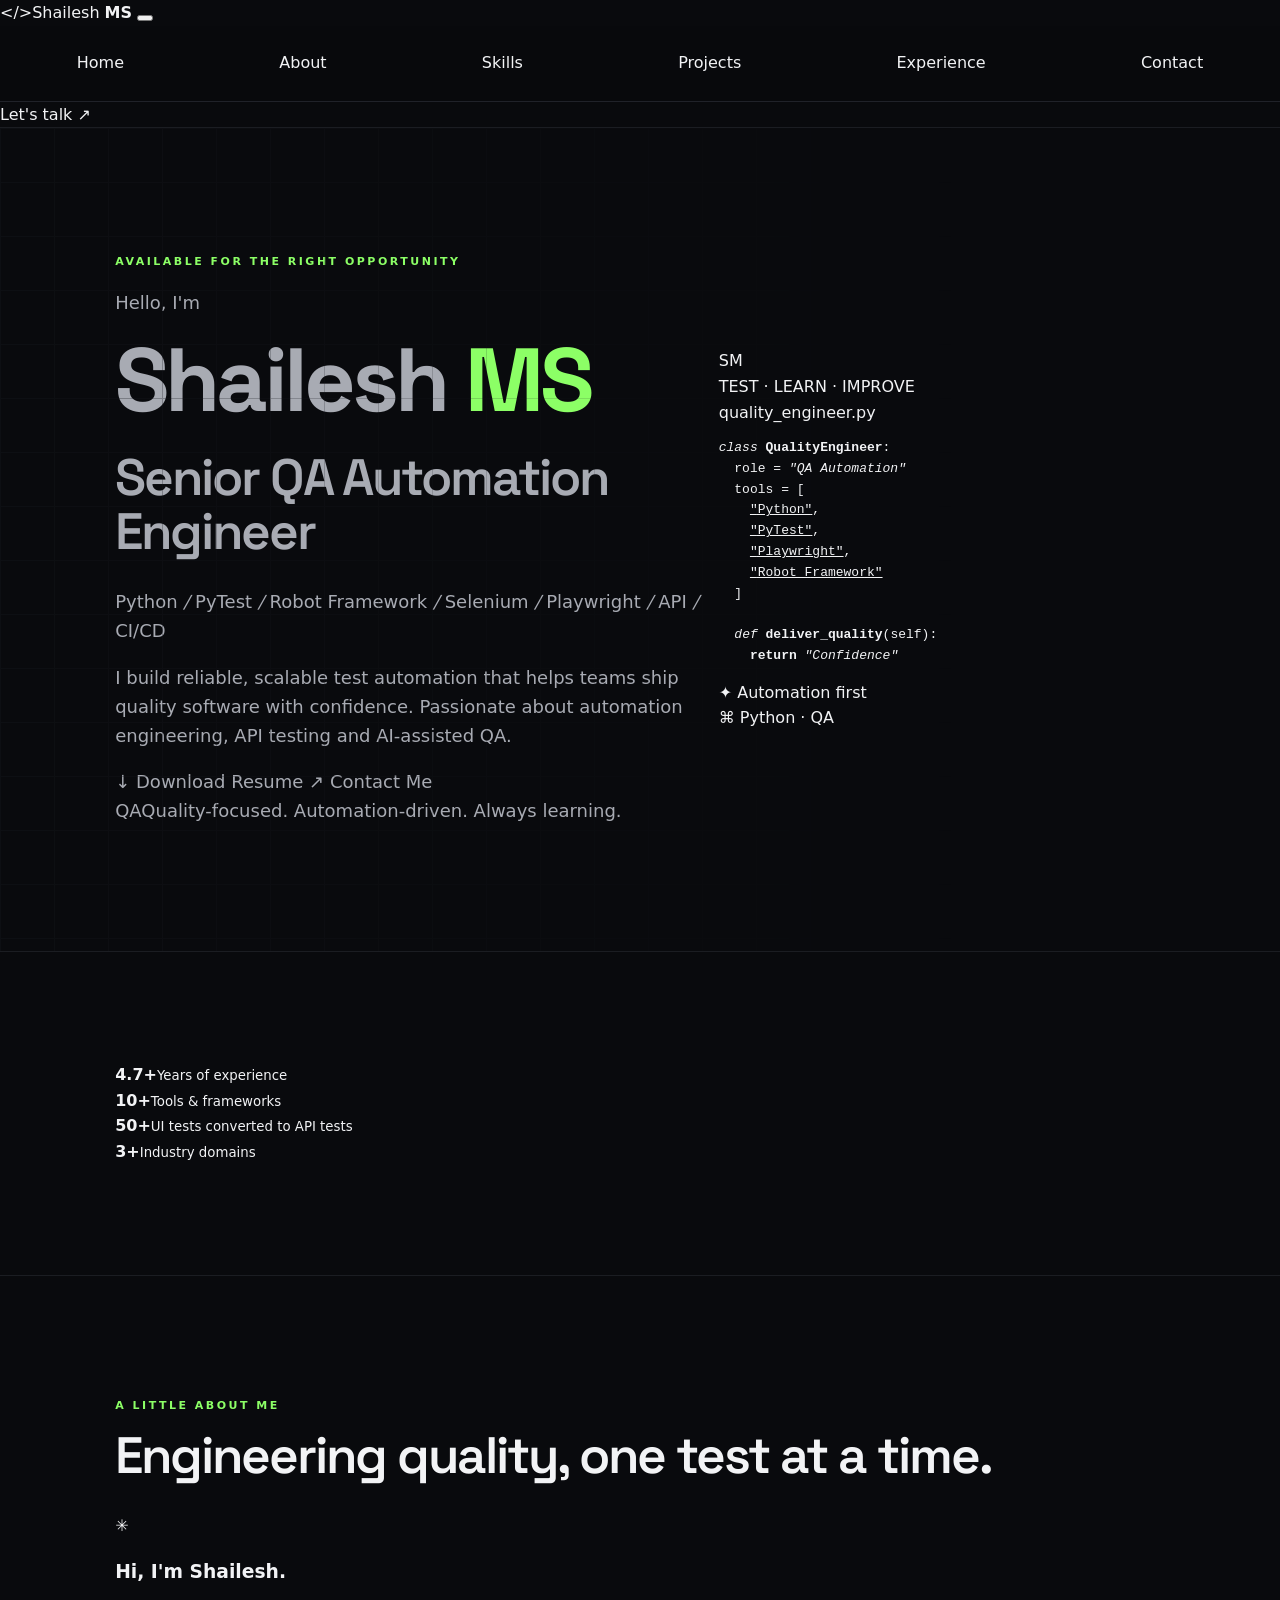
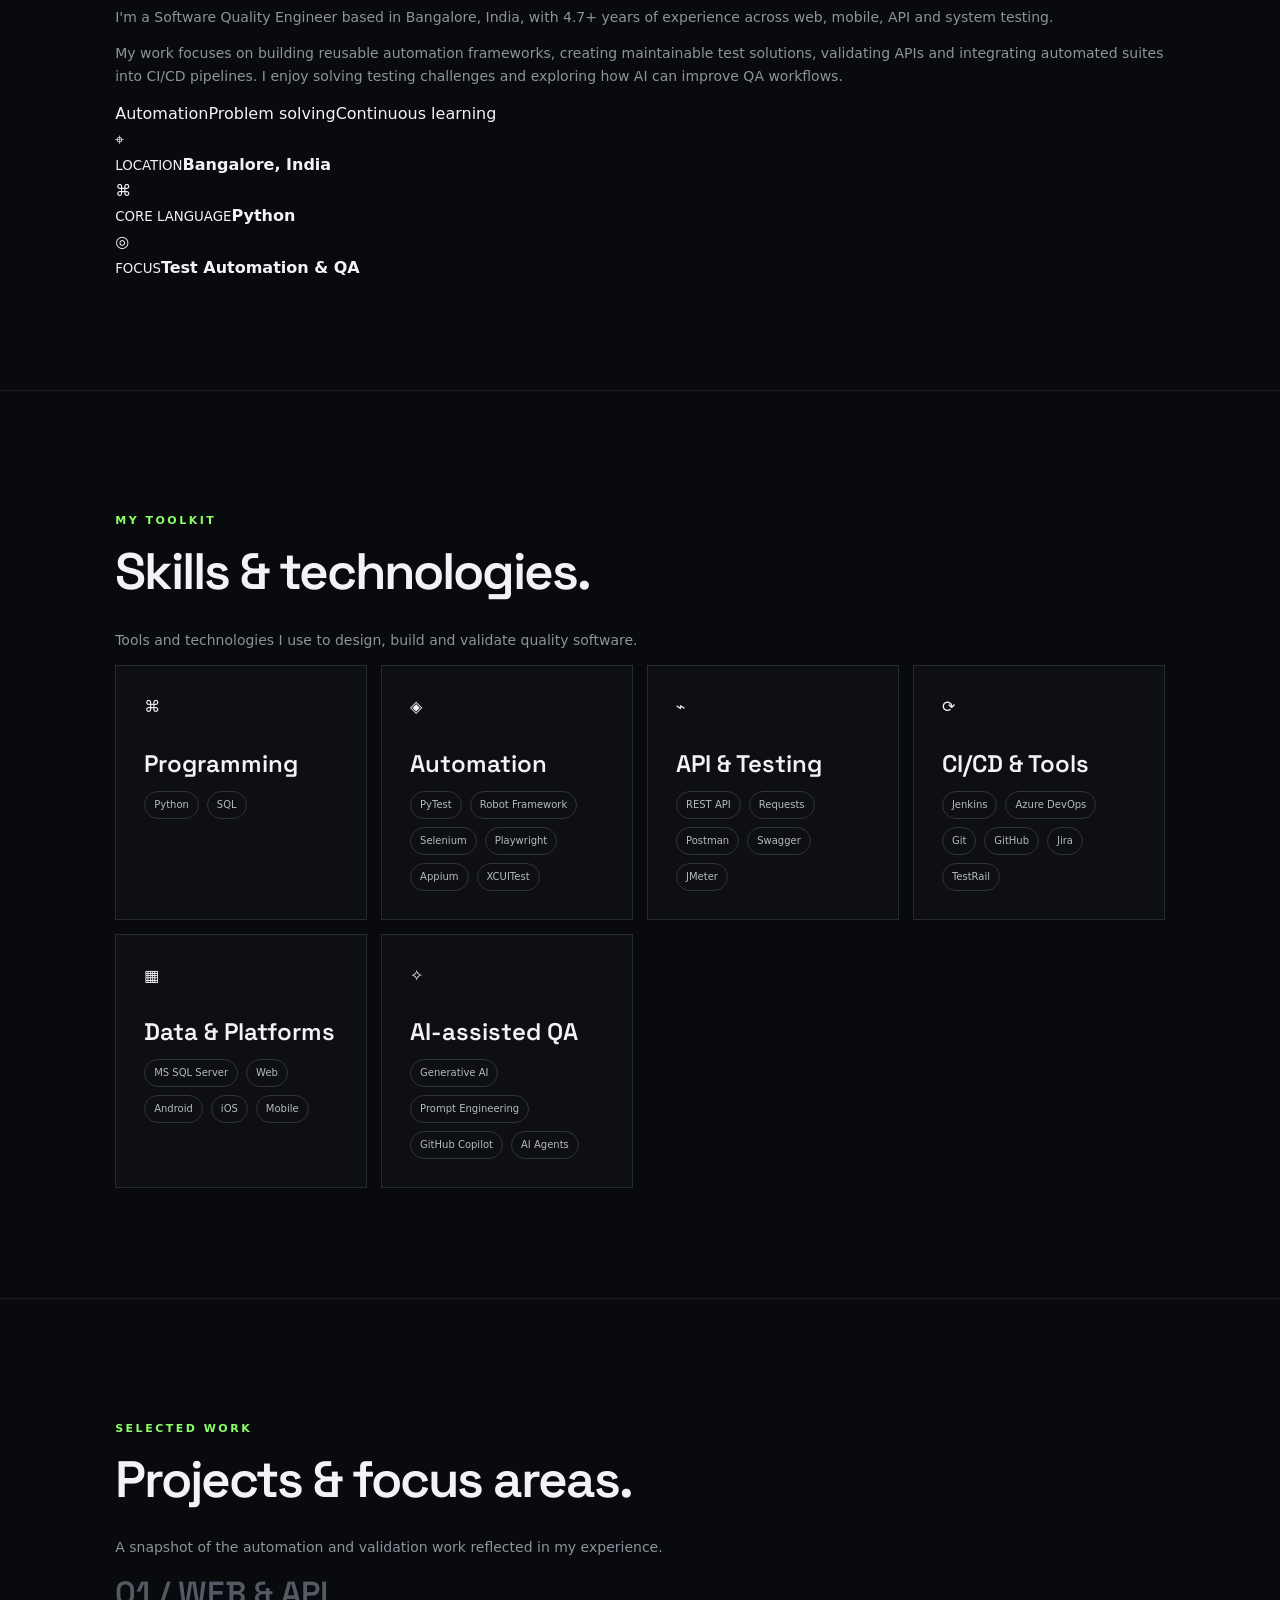
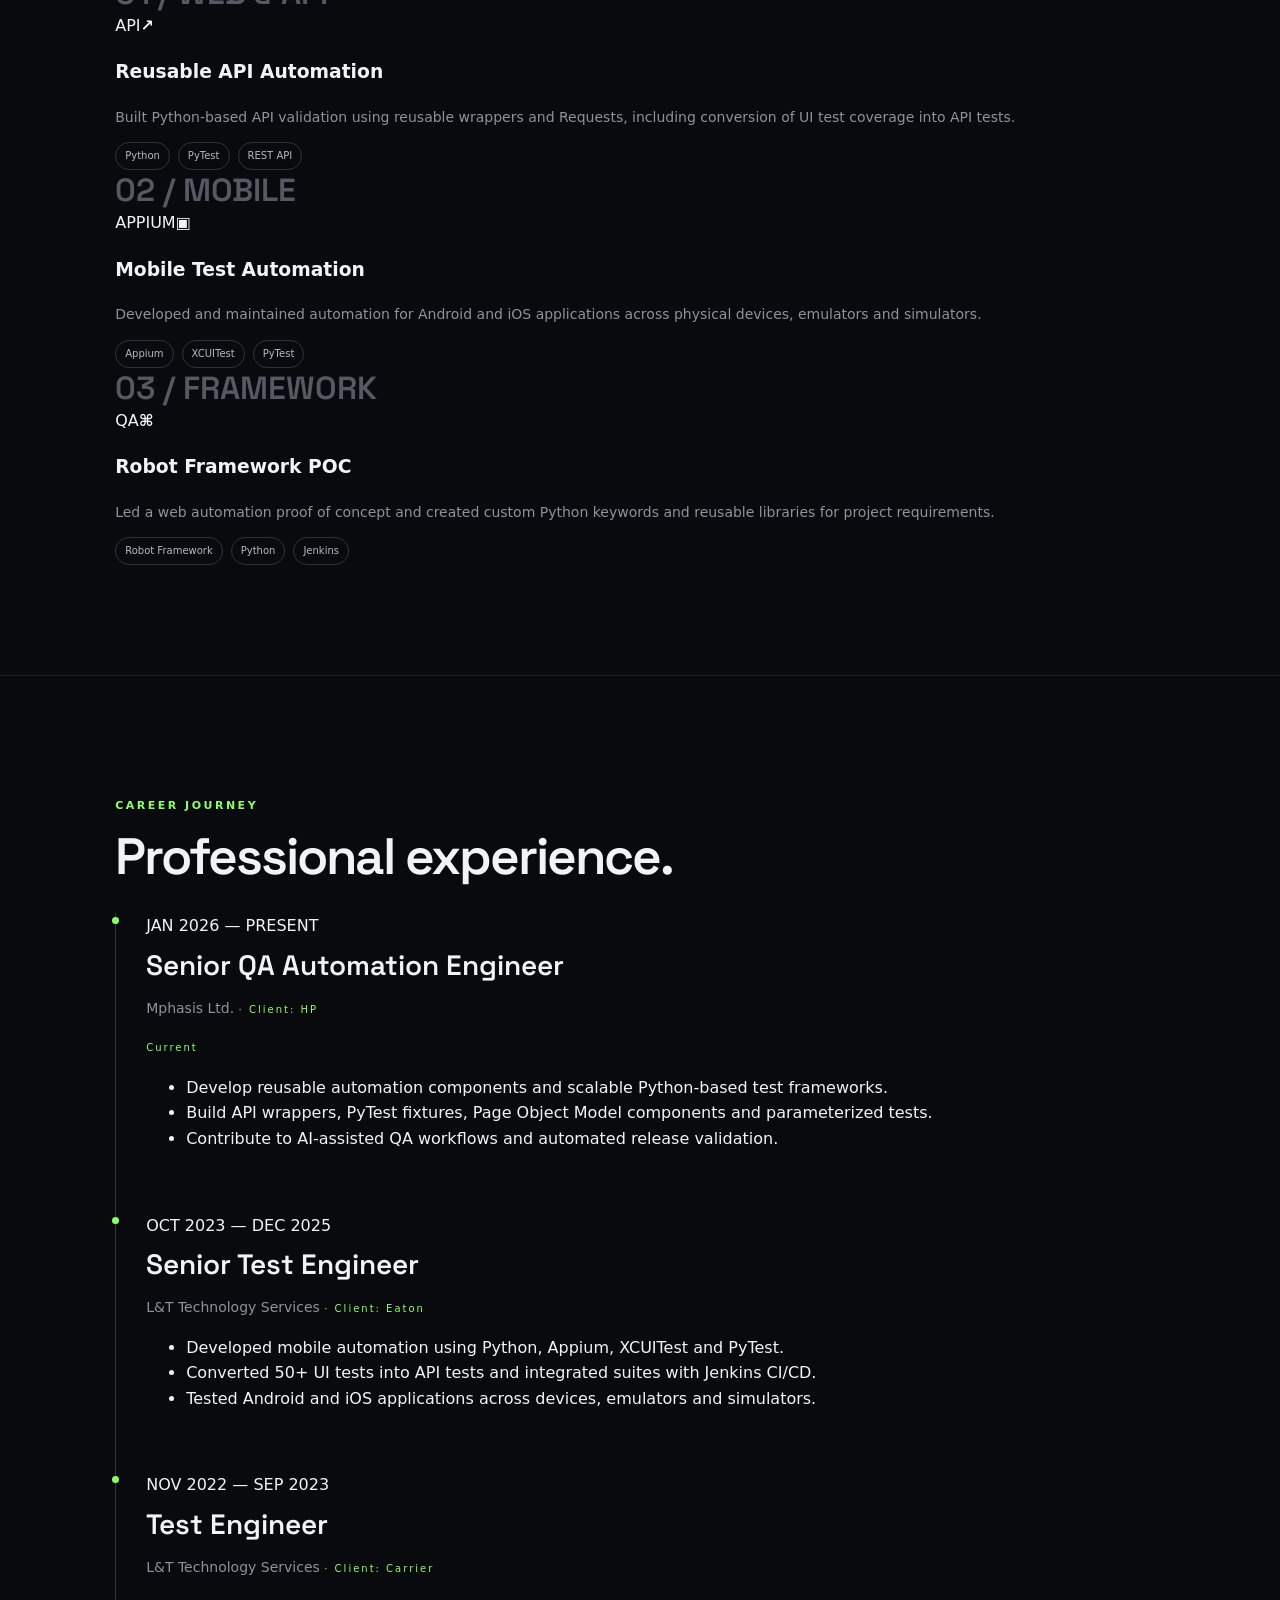
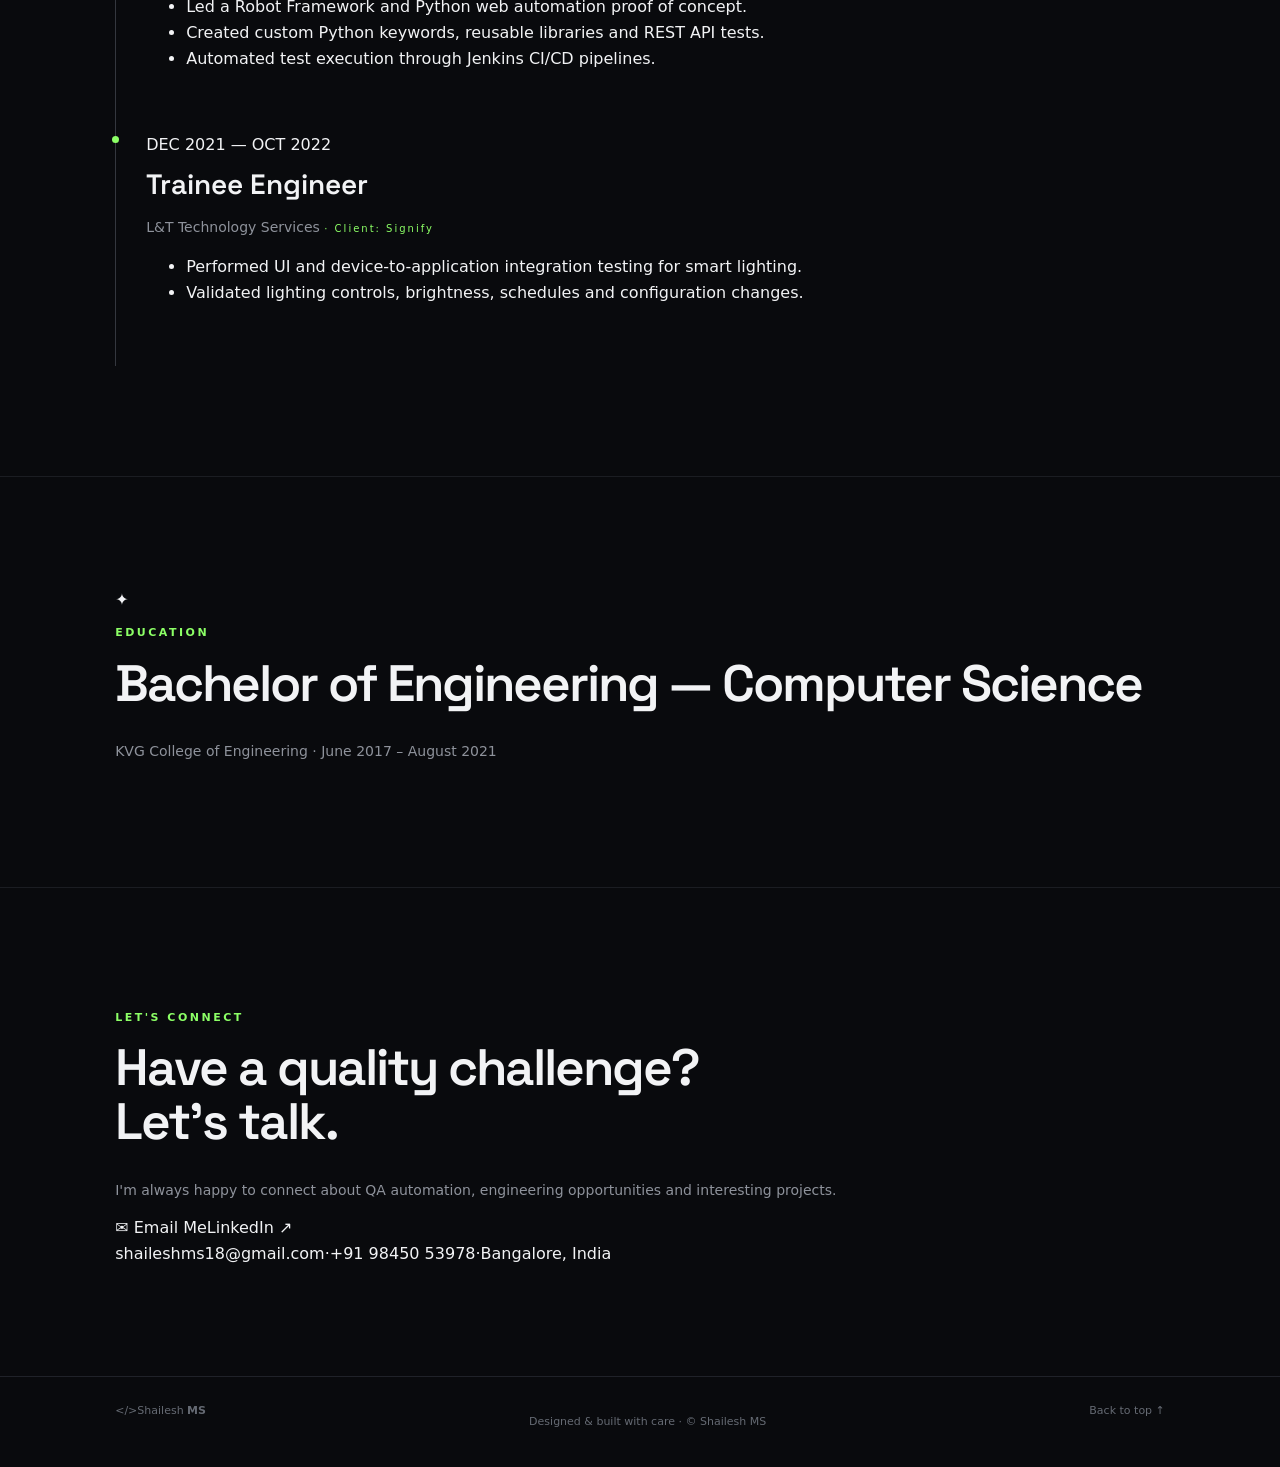
==== commit 04ea678a: "changes" ====
--- a/index.html
+++ b/index.html
@@ -3,123 +3,132 @@
 <head>
   <meta charset="UTF-8" />
   <meta name="viewport" content="width=device-width, initial-scale=1.0" />
-  <meta name="description" content="Shailesh MS — QA Automation Engineer portfolio." />
-  <title>Shailesh MS | QA Automation Engineer</title>
+  <meta name="description" content="Shailesh MS — Senior QA Automation Engineer specializing in Python, PyTest, Robot Framework, Playwright, API testing and CI/CD." />
+  <title>Shailesh MS | Senior QA Automation Engineer</title>
   <link rel="preconnect" href="https://fonts.googleapis.com">
   <link rel="preconnect" href="https://fonts.gstatic.com" crossorigin>
-  <link href="https://fonts.googleapis.com/css2?family=Inter:wght@400;500;600;700;800&family=Space+Grotesk:wght@500;600;700&display=swap" rel="stylesheet">
+  <link href="https://fonts.googleapis.com/css2?family=DM+Sans:wght@400;500;600;700&family=Space+Grotesk:wght@400;500;600;700&display=swap" rel="stylesheet">
   <link rel="stylesheet" href="style.css" />
+  <script src="script.js" defer></script>
 </head>
 <body>
-  <nav class="nav">
-    <a class="logo" href="#home">Shailesh MS<span>.</span></a>
-    <div class="nav-links">
-      <a href="#about">About</a>
-      <a href="#skills">Skills</a>
-      <a href="#projects">Projects</a>
-      <a href="#experience">Experience</a>
-      <a href="#contact">Contact</a>
-    </div>
-    <button class="menu" aria-label="Open menu">☰</button>
-  </nav>
+  <div class="ambient ambient-one"></div><div class="ambient ambient-two"></div>
+  <header class="site-header">
+    <a class="brand" href="#home" aria-label="Shailesh MS home"><span class="brand-mark">&lt;/&gt;</span><span>Shailesh <b>MS</b></span></a>
+    <button class="menu-toggle" aria-label="Toggle navigation" aria-expanded="false"><span></span><span></span><span></span></button>
+    <nav class="nav" aria-label="Main navigation">
+      <a class="active" href="#home">Home</a><a href="#about">About</a><a href="#skills">Skills</a>
+      <a href="#projects">Projects</a><a href="#experience">Experience</a><a href="#contact">Contact</a>
+    </nav>
+    <a class="header-cta" href="#contact">Let's talk <span>↗</span></a>
+  </header>
 
   <main>
-    <section id="home" class="hero">
+    <section class="hero section" id="home">
+      <div class="hero-copy">
+        <div class="eyebrow"><span class="status-dot"></span> AVAILABLE FOR THE RIGHT OPPORTUNITY</div>
+        <p class="hello">Hello, I'm</p>
+        <h1>Shailesh <span>MS</span></h1>
+        <h2>Senior QA Automation Engineer</h2>
+        <p class="hero-stack">Python <i>/</i> PyTest <i>/</i> Robot Framework <i>/</i> Selenium <i>/</i> Playwright <i>/</i> API <i>/</i> CI/CD</p>
+        <p class="hero-description">I build reliable, scalable test automation that helps teams ship quality software with confidence. Passionate about automation engineering, API testing and AI-assisted QA.</p>
+        <div class="hero-actions">
+          <a class="button button-primary" href="Shailesh_MS_Resume.pdf" download><span>↓</span> Download Resume</a>
+          <a class="button button-secondary" href="#contact"><span>↗</span> Contact Me</a>
+        </div>
+        <div class="social-proof"><span class="mini-avatars">QA</span><span>Quality-focused. Automation-driven. Always learning.</span></div>
+      </div>
+      <div class="hero-visual" aria-label="Decorative code illustration">
+        <div class="orbit orbit-a"></div><div class="orbit orbit-b"></div>
+        <div class="profile-orb"><div class="profile-initials">SM</div><span class="orbit-caption">TEST · LEARN · IMPROVE</span></div>
+        <div class="code-card">
+          <div class="code-top"><span></span><span></span><span></span><label>quality_engineer.py</label></div>
+          <pre><code><em>class</em> <b>QualityEngineer</b>:
+  role = <i>"QA Automation"</i>
+  tools = [
+    <u>"Python"</u>,
+    <u>"PyTest"</u>,
+    <u>"Playwright"</u>,
+    <u>"Robot Framework"</u>
+  ]
+
+  <em>def</em> <b>deliver_quality</b>(self):
+    <strong>return</strong> <i>"Confidence"</i></code></pre>
+        </div>
+        <div class="floating-tag tag-top">✦ Automation first</div><div class="floating-tag tag-bottom">⌘ Python · QA</div>
+      </div>
       <div class="hero-grid"></div>
-      <div class="hero-content">
-        <p class="eyebrow">QA AUTOMATION ENGINEER</p>
-        <h1>Breaking software<br><span>before users do.</span></h1>
-        <p class="hero-copy">
-          Hi, I'm <strong>Shailesh MS</strong> — a QA Automation Engineer focused on
-          building reliable test automation, API validation, CI/CD pipelines and
-          high-quality software.
-        </p>
-        <div class="cta-row">
-          <a class="btn primary" href="#projects">View my work</a>
-          <a class="btn secondary" href="#contact">Let's connect ↗</a>
+    </section>
+
+    <section class="stats section" aria-label="Career highlights">
+      <div class="stat"><strong>4.7<span>+</span></strong><small>Years of experience</small></div>
+      <div class="stat"><strong>10<span>+</span></strong><small>Tools &amp; frameworks</small></div>
+      <div class="stat"><strong>50<span>+</span></strong><small>UI tests converted to API tests</small></div>
+      <div class="stat"><strong>3<span>+</span></strong><small>Industry domains</small></div>
+    </section>
+
+    <section class="section content-section" id="about">
+      <div class="section-heading"><p class="eyebrow">A LITTLE ABOUT ME</p><h2>Engineering quality, <span>one test at a time.</span></h2></div>
+      <div class="about-layout">
+        <div class="about-main glass">
+          <div class="section-icon">✳</div>
+          <h3>Hi, I'm Shailesh.</h3>
+          <p class="muted">I'm a Software Quality Engineer based in Bangalore, India, with 4.7+ years of experience across web, mobile, API and system testing.</p>
+          <p class="muted">My work focuses on building reusable automation frameworks, creating maintainable test solutions, validating APIs and integrating automated suites into CI/CD pipelines. I enjoy solving testing challenges and exploring how AI can improve QA workflows.</p>
+          <div class="about-tags"><span>Automation</span><span>Problem solving</span><span>Continuous learning</span></div>
         </div>
-        <div class="social-row">
-          <!-- Replace these two URLs with your real profiles -->
-          <a href="https://www.linkedin.com/in/shaileshms/" target="_blank" rel="noopener">LinkedIn ↗</a>
-          <a href="https://github.com/shaileshms18" target="_blank" rel="noopener">GitHub ↗</a>
+        <div class="about-side">
+          <div class="mini-card glass"><span class="mini-icon">⌖</span><div><small>LOCATION</small><b>Bangalore, India</b></div></div>
+          <div class="mini-card glass"><span class="mini-icon">⌘</span><div><small>CORE LANGUAGE</small><b>Python</b></div></div>
+          <div class="mini-card glass"><span class="mini-icon">◎</span><div><small>FOCUS</small><b>Test Automation &amp; QA</b></div></div>
         </div>
-      </div>
-      <div class="hero-card">
-        <div class="terminal">
-          <div class="terminal-top"><span></span><span></span><span></span><b>qa_pipeline.py</b></div>
-          <pre><code><i>class</i> <em>QualityEngineer</em>:
-    tools = [
-      <strong>"Python"</strong>,
-      <strong>"Playwright"</strong>,
-      <strong>"Selenium"</strong>,
-      <strong>"PyTest"</strong>,
-      <strong>"API Testing"</strong>
-    ]
-
-    <i>def</i> <em>validate_release</em>():
-        run_tests()
-        report_results()
-        ship_confidently()</code></pre>
-        </div>
-        <div class="status"><span></span> AUTOMATION PIPELINE READY</div>
       </div>
     </section>
 
-    <section id="about" class="section split">
-      <div>
-        <p class="section-label">01 / ABOUT</p>
-        <h2>Quality is not a phase.<br>It's an engineering mindset.</h2>
-      </div>
-      <div class="about-copy">
-        <p>
-          I'm a QA Automation Engineer with hands-on experience in Python automation,
-          UI testing, API testing and CI/CD. I enjoy turning repetitive manual checks
-          into maintainable automation and finding defects early in the development cycle.
-        </p>
-        <p>
-          My toolkit includes Selenium, Playwright, PyTest, Robot Framework, Postman,
-          Git, Jenkins and Linux, with a growing focus on cloud and DevOps automation.
-        </p>
+    <section class="section content-section" id="skills">
+      <div class="section-heading"><p class="eyebrow">MY TOOLKIT</p><h2>Skills &amp; <span>technologies.</span></h2><p class="muted">Tools and technologies I use to design, build and validate quality software.</p></div>
+      <div class="skills-grid">
+        <article class="skill-card glass"><div class="skill-icon">⌘</div><h3>Programming</h3><div class="chips"><span>Python</span><span>SQL</span></div></article>
+        <article class="skill-card glass"><div class="skill-icon">◈</div><h3>Automation</h3><div class="chips"><span>PyTest</span><span>Robot Framework</span><span>Selenium</span><span>Playwright</span><span>Appium</span><span>XCUITest</span></div></article>
+        <article class="skill-card glass"><div class="skill-icon">⌁</div><h3>API &amp; Testing</h3><div class="chips"><span>REST API</span><span>Requests</span><span>Postman</span><span>Swagger</span><span>JMeter</span></div></article>
+        <article class="skill-card glass"><div class="skill-icon">⟳</div><h3>CI/CD &amp; Tools</h3><div class="chips"><span>Jenkins</span><span>Azure DevOps</span><span>Git</span><span>GitHub</span><span>Jira</span><span>TestRail</span></div></article>
+        <article class="skill-card glass"><div class="skill-icon">▦</div><h3>Data &amp; Platforms</h3><div class="chips"><span>MS SQL Server</span><span>Web</span><span>Android</span><span>iOS</span><span>Mobile</span></div></article>
+        <article class="skill-card glass"><div class="skill-icon">✧</div><h3>AI-assisted QA</h3><div class="chips"><span>Generative AI</span><span>Prompt Engineering</span><span>GitHub Copilot</span><span>AI Agents</span></div></article>
       </div>
     </section>
 
-    <section id="skills" class="section"><p class="section-label">02 / TOOLKIT</p><h2>What I work with</h2><div class="skills-grid">
-<div class="skill-card"><span>01</span><h3>Automation</h3><p>Python · PyTest · Robot Framework · Playwright · Selenium · FlaUI · Appium</p></div>
-<div class="skill-card"><span>02</span><h3>API & AI</h3><p>API Testing · Python Requests · Swagger · Azure OpenAI · LLM Integration · AI Agents</p></div>
-<div class="skill-card"><span>03</span><h3>CI/CD</h3><p>Jenkins · Azure DevOps · Git · GitHub · Allure · PyTest-html</p></div>
-<div class="skill-card"><span>04</span><h3>Testing</h3><p>Functional · Regression · Integration · Smoke · Sanity · E2E · Load & Stress · JMeter · SQL</p></div>
-</div></section>
+    <section class="section content-section" id="projects">
+      <div class="section-heading"><p class="eyebrow">SELECTED WORK</p><h2>Projects &amp; <span>focus areas.</span></h2><p class="muted">A snapshot of the automation and validation work reflected in my experience.</p></div>
+      <div class="projects-grid">
+        <article class="project-card glass"><div class="project-number">01 / WEB &amp; API</div><div class="project-art art-purple"><span>API</span><b>↗</b></div><h3>Reusable API Automation</h3><p class="muted">Built Python-based API validation using reusable wrappers and Requests, including conversion of UI test coverage into API tests.</p><div class="chips"><span>Python</span><span>PyTest</span><span>REST API</span></div></article>
+        <article class="project-card glass"><div class="project-number">02 / MOBILE</div><div class="project-art art-blue"><span>APPIUM</span><b>▣</b></div><h3>Mobile Test Automation</h3><p class="muted">Developed and maintained automation for Android and iOS applications across physical devices, emulators and simulators.</p><div class="chips"><span>Appium</span><span>XCUITest</span><span>PyTest</span></div></article>
+        <article class="project-card glass"><div class="project-number">03 / FRAMEWORK</div><div class="project-art art-pink"><span>QA</span><b>⌘</b></div><h3>Robot Framework POC</h3><p class="muted">Led a web automation proof of concept and created custom Python keywords and reusable libraries for project requirements.</p><div class="chips"><span>Robot Framework</span><span>Python</span><span>Jenkins</span></div></article>
+      </div>
+    </section>
 
-    <section id="projects" class="section projects">
-<div class="section-head"><div><p class="section-label">03 / SELECTED WORK</p><h2>Projects & Impact</h2></div><a class="text-link" href="https://github.com/shaileshms18" target="_blank">View GitHub ↗</a></div>
-<div class="project-list">
-<article class="project"><div class="project-number">01</div><div><p class="tag">PRINTER AUTOMATION · MPHASIS</p><h3>AI-Driven Printer Test Automation</h3><p>Designed Class Setup architecture for test initialization, resource allocation and environment configuration. Built reusable Flow Containers for end-to-end printer workflows and integrated AI-driven agents including Test Manager, Review Manager, QA Review Manager, Jira Integration Manager and INVEST Evaluation Agent.</p><div class="chips"><span>Python</span><span>PyTest</span><span>AI Agents</span><span>Azure DevOps</span><span>API Testing</span></div></div></article>
-<article class="project"><div class="project-number">02</div><div><p class="tag">DESKTOP + WEB · LTTS</p><h3>2400+ Testcase Automation Framework</h3><p>Designed and maintained a scalable automation framework using Python, FlaUI and Robot Framework, achieving over 90% test coverage. Automated RBAC, Communication and Electrical test scenarios across web and desktop applications.</p><div class="chips"><span>Python</span><span>Robot Framework</span><span>FlaUI</span><span>Jenkins</span><span>Jira</span></div></div></article>
-<article class="project"><div class="project-number">03</div><div><p class="tag">WEB AUTOMATION POC · LTTS</p><h3>PyTest Web Automation POC</h3><p>Led a solo proof of concept for web application automation using PyTest, presented the solution to clients and contributed to securing the automation project. Added API validation with Python requests and CI/CD through Jenkins.</p><div class="chips"><span>PyTest</span><span>Python</span><span>API Testing</span><span>Jenkins</span><span>Allure</span></div></div></article>
-<article class="project"><div class="project-number">04</div><div><p class="tag">ENTERPRISE QA · LTTS</p><h3>Page Object Model Test Suite</h3><p>Developed PyTest test suites using Page Object Model covering Functional, BAT, Regression and Integration scenarios. Automated user registration, System Administration, Access Level and Active Directory functionality.</p><div class="chips"><span>Python</span><span>PyTest</span><span>POM</span><span>Azure</span><span>Regression</span></div></div></article>
-<article class="project"><div class="project-number">05</div><div><p class="tag">INNOVATION</p><h3>Lab Management System Concept</h3><p>Submitted and demonstrated a Lab Management System idea with a process flowchart and UI/UX design that was highly appreciated by management.</p><div class="chips"><span>Process Design</span><span>UI/UX</span><span>Innovation</span></div></div></article>
-</div></section>
+    <section class="section content-section" id="experience">
+      <div class="section-heading"><p class="eyebrow">CAREER JOURNEY</p><h2>Professional <span>experience.</span></h2></div>
+      <div class="timeline">
+        <article class="timeline-item"><div class="timeline-dot"></div><div class="timeline-date">JAN 2026 — PRESENT</div><div class="timeline-card glass"><div class="timeline-head"><div><h3>Senior QA Automation Engineer</h3><p>Mphasis Ltd. <span>· Client: HP</span></p></div><span class="current-pill">Current</span></div><ul><li>Develop reusable automation components and scalable Python-based test frameworks.</li><li>Build API wrappers, PyTest fixtures, Page Object Model components and parameterized tests.</li><li>Contribute to AI-assisted QA workflows and automated release validation.</li></ul></div></article>
+        <article class="timeline-item"><div class="timeline-dot"></div><div class="timeline-date">OCT 2023 — DEC 2025</div><div class="timeline-card glass"><h3>Senior Test Engineer</h3><p>L&amp;T Technology Services <span>· Client: Eaton</span></p><ul><li>Developed mobile automation using Python, Appium, XCUITest and PyTest.</li><li>Converted 50+ UI tests into API tests and integrated suites with Jenkins CI/CD.</li><li>Tested Android and iOS applications across devices, emulators and simulators.</li></ul></div></article>
+        <article class="timeline-item"><div class="timeline-dot"></div><div class="timeline-date">NOV 2022 — SEP 2023</div><div class="timeline-card glass"><h3>Test Engineer</h3><p>L&amp;T Technology Services <span>· Client: Carrier</span></p><ul><li>Led a Robot Framework and Python web automation proof of concept.</li><li>Created custom Python keywords, reusable libraries and REST API tests.</li><li>Automated test execution through Jenkins CI/CD pipelines.</li></ul></div></article>
+        <article class="timeline-item"><div class="timeline-dot"></div><div class="timeline-date">DEC 2021 — OCT 2022</div><div class="timeline-card glass"><h3>Trainee Engineer</h3><p>L&amp;T Technology Services <span>· Client: Signify</span></p><ul><li>Performed UI and device-to-application integration testing for smart lighting.</li><li>Validated lighting controls, brightness, schedules and configuration changes.</li></ul></div></article>
+      </div>
+    </section>
 
-    <section id="experience" class="section"><p class="section-label">04 / EXPERIENCE</p><div class="timeline">
-<div class="timeline-item"><span>JAN 2026 — PRESENT · MPHASIS</span><h3>Senior QA Engineer</h3><p>Printer firmware/software automation · reusable Flow Containers · Class Setup architecture · AI-driven QA agents · PyTest utilities · Azure DevOps CI/CD · API validation</p></div>
-<div class="timeline-item"><span>OCT 2023 — DEC 2025 · L&T TECHNOLOGY SERVICES</span><h3>QA Automation Engineer</h3><p>Python, FlaUI and Robot Framework · 90%+ test coverage · 2400+ automated test cases · RBAC, Communication and Electrical testing · Jenkins CI/CD</p></div>
-<div class="timeline-item"><span>NOV 2022 — SEP 2023 · L&T TECHNOLOGY SERVICES</span><h3>QA Automation Engineer</h3><p>Led web automation POC with PyTest · API testing with Python requests · Jenkins pipelines · regression testing · PyTest-html and Allure reporting</p></div>
-<div class="timeline-item"><span>DEC 2021 — OCT 2022 · L&T TECHNOLOGY SERVICES</span><h3>QA Automation Engineer</h3><p>PyTest Page Object Model · Functional, BAT, Regression and Integration testing · Azure CI/CD · user registration, System Administration, Access Level and Active Directory automation</p></div>
-</div></section>
+    <section class="section content-section education-section">
+      <div class="education-card glass"><div class="section-icon">✦</div><div><p class="eyebrow">EDUCATION</p><h2>Bachelor of Engineering <span>— Computer Science</span></h2><p class="muted">KVG College of Engineering · June 2017 – August 2021</p></div></div>
+    </section>
 
-    <section class="section credentials"><div class="split"><div><p class="section-label">05 / EDUCATION</p><h2>B.E. in<br>Computer Science</h2><p class="muted">KVG College of Engineering · 2021</p></div><div><p class="section-label">06 / CERTIFICATIONS</p><div class="cert-list"><p>Selenium WebDriver with Python — Frameworks</p><p>JMeter — Performance Testing</p><p>API Automation Testing with Python & BDD</p><p>Playwright with Python & PyTest</p><p>Gen AI & AI Agents for QA Automation</p></div></div></div></section><section id="contact" class="contact">
-      <p class="section-label">07 / CONTACT</p>
-      <h2>Let's build better software.</h2>
-      <p>Open to QA Automation, SDET and DevOps Automation opportunities.</p>
-      <div class="cta-row">
-        <a class="btn primary" href="mailto:shaileshms18@gmail.com">Email me ↗</a>
-        <a class="btn secondary" href="https://www.linkedin.com/in/shaileshms/" target="_blank" rel="noopener">LinkedIn ↗</a>
-        <a class="btn secondary" href="https://github.com/shaileshms18" target="_blank" rel="noopener">GitHub ↗</a>
+    <section class="section contact-section" id="contact">
+      <div class="contact-panel glass">
+        <p class="eyebrow">LET'S CONNECT</p><h2>Have a quality challenge?<br><span>Let's talk.</span></h2>
+        <p class="muted">I'm always happy to connect about QA automation, engineering opportunities and interesting projects.</p>
+        <div class="contact-actions"><a class="button button-primary" href="mailto:shaileshms18@gmail.com">✉ Email Me</a><a class="button button-secondary" href="https://www.linkedin.com/in/shaileshms" target="_blank" rel="noopener">LinkedIn ↗</a></div>
+        <div class="contact-details"><a href="mailto:shaileshms18@gmail.com">shaileshms18@gmail.com</a><span>·</span><a href="tel:+919845053978">+91 98450 53978</a><span>·</span><span>Bangalore, India</span></div>
       </div>
     </section>
   </main>
-
-  <footer><span>© 2026 Shailesh MS</span><span>QA · Automation · Quality Engineering</span></footer>
-  <script src="script.js"></script>
+  <footer><a class="brand" href="#home"><span class="brand-mark">&lt;/&gt;</span><span>Shailesh <b>MS</b></span></a><p>Designed &amp; built with care · © <span id="year"></span> Shailesh MS</p><a href="#home" class="back-top">Back to top ↑</a></footer>
 </body>
 </html>
--- a/style.css
+++ b/style.css
@@ -1,389 +1,3 @@
-*{
-    box-sizing:border-box
-}
-html{
-    scroll-behavior:smooth
-}
-body{
-    margin:0;
-    background:#090a0d;
-    color:#f2f3f5;
-    font-family:Inter,system-ui,sans-serif;
-    line-height:1.6
-}
-a{
-    color:inherit;
-    text-decoration:none
-}
-.nav{
-    height:76px;
-    display:flex;
-    align-items:center;
-    justify-content:space-between;
-    padding:0 6vw;
-    border-bottom:1px solid #202229;
-    position:sticky;
-    top:0;
-    background:rgba(9,10,13,.86);
-    backdrop-filter:blur(14px);
-    z-index:10
-}
-.logo{
-    font:700 26px "Space Grotesk";
-    letter-spacing:-1px
-}
-.logo span{
-    color:#8cff66
-}
-.nav-links{
-    display:flex;
-    gap:30px;
-    font-size:13px;
-    color:#a8abb3
-}
-.nav-links a:hover{
-    color:#8cff66
-}
-.menu{
-    display:none;
-    background:none;
-    border:0;
-    color:#fff;
-    font-size:22px
-}
-.hero{
-    min-height:calc(100vh - 76px);
-    display:grid;
-    grid-template-columns:1.15fr .85fr;
-    align-items:center;
-    padding:8vw 9vw;
-    position:relative;
-    overflow:hidden
-}
-.hero-grid{
-    position:absolute;
-    inset:0;
-    background-image:linear-gradient(#17191f 1px,transparent 1px),linear-gradient(90deg,#17191f 1px,transparent 1px);
-    background-size:54px 54px;
-    opacity:.35;
-    mask-image:linear-gradient(to right,black,transparent 75%)
-}
-.hero-content,.hero-card{
-    position:relative;
-    z-index:1
-}
-.eyebrow,.section-label,.tag{
-    font-size:11px;
-    letter-spacing:2.5px;
-    color:#8cff66;
-    font-weight:700
-}
-.hero h1{
-    font:700 clamp(48px,7vw,92px)/.95 "Space Grotesk";
-    letter-spacing:-4px;
-    margin:20px 0 28px
-}
-.hero h1 span{
-    color:#8cff66
-}
-.hero-copy{
-    max-width:640px;
-    color:#a8abb3;
-    font-size:18px
-}
-.cta-row{
-    display:flex;
-    flex-wrap:wrap;
-    gap:12px;
-    margin:32px 0
-}
-.btn{
-    padding:13px 20px;
-    border:1px solid #30333b;
-    border-radius:7px;
-    font-weight:600;
-    font-size:14px
-}
-.btn.primary{
-    background:#8cff66;
-    color:#071006;
-    border-color:#8cff66
-}
-.btn.secondary:hover{
-    border-color:#8cff66
-}
-.social-row{
-    display:flex;
-    gap:24px;
-    color:#c7c9ce;
-    font-size:13px
-}
-.social-row a:hover,.text-link:hover{
-    color:#8cff66
-}
-.hero-card{
-    padding:30px
-}
-.terminal{
-    border:1px solid #2b2e35;
-    border-radius:12px;
-    background:#0e1014;
-    box-shadow:0 25px 80px rgba(0,0,0,.4);
-    overflow:hidden
-}
-.terminal-top{
-    height:42px;
-    border-bottom:1px solid #24272e;
-    display:flex;
-    align-items:center;
-    gap:7px;
-    padding:0 15px;
-    color:#777b84;
-    font-size:11px
-}
-.terminal-top span{
-    width:8px;
-    height:8px;
-    border-radius:50%;
-    background:#363941
-}
-.terminal-top b{
-    margin-left:8px;
-    font-weight:500
-}
-.terminal pre{
-    padding:22px;
-    overflow:auto;
-    color:#c7cad0;
-    font:13px/1.8 ui-monospace,SFMono-Regular,Menlo,monospace
-}
-.terminal i{
-    color:#c792ea;
-    font-style:normal
-}
-.terminal em{
-    color:#82aaff;
-    font-style:normal
-}
-.terminal strong{
-    color:#c3e88d
-}
-.status{
-    font-size:10px;
-    letter-spacing:1.5px;
-    color:#7e828b;
-    margin-top:14px
-}
-.status span{
-    display:inline-block;
-    width:7px;
-    height:7px;
-    border-radius:50%;
-    background:#8cff66;
-    margin-right:8px
-}
-.section{
-    padding:110px 9vw;
-    border-top:1px solid #1b1d22
-}
-.split{
-    display:grid;
-    grid-template-columns:1fr 1fr;
-    gap:10vw
-}
-.section h2{
-    font:600 clamp(34px,4vw,58px)/1.05 "Space Grotesk";
-    letter-spacing:-2px;
-    margin:15px 0 30px
-}
-.about-copy{
-    color:#a8abb3;
-    font-size:17px;
-    max-width:620px
-}
-.about-copy p{
-    margin-top:0;
-    margin-bottom:22px
-}
-.skills-grid{
-    display:grid;
-    grid-template-columns:repeat(4,1fr);
-    gap:14px
-}
-.skill-card{
-    border:1px solid #272a31;
-    padding:28px;
-    min-height:210px;
-    background:#0d0f13
-}
-.skill-card:hover{
-    border-color:#8cff66;
-    transform:translateY(-3px);
-    transition:.2s
-}
-.skill-card span{
-    color:#666a73;
-    font-size:11px
-}
-.skill-card h3{
-    font:600 24px "Space Grotesk";
-    margin:28px 0 12px
-}
-.skill-card p,.project p,.timeline-item p{
-    color:#8e929b;
-    font-size:14px
-}
-.section-head{
-    display:flex;
-    justify-content:space-between;
-    align-items:end
-}
-.text-link{
-    font-size:13px;
-    color:#8cff66
-}
-.project-list{
-    border-top:1px solid #292c33
-}
-.project{
-    display:grid;
-    grid-template-columns:100px 1fr;
-    gap:25px;
-    padding:38px 0;
-    border-bottom:1px solid #292c33
-}
-.project-number{
-    font:600 32px "Space Grotesk";
-    color:#555963
-}
-.project h3{
-    font:600 30px "Space Grotesk";
-    margin:5px 0
-}
-.project p{
-    max-width:720px
-}
-.chips{
-    display:flex;
-    gap:8px;
-    flex-wrap:wrap
-}
-.chips span{
-    font-size:10px;
-    padding:5px 9px;
-    border:1px solid #30333a;
-    border-radius:30px;
-    color:#b6b9c0
-}
-.timeline{
-    max-width:850px
-}
-.timeline-item{
-    padding:0 0 45px 30px;
-    border-left:1px solid #34373e;
-    position:relative
-}
-.timeline-item:before{
-    content:"";
-    position:absolute;
-    left:-4px;
-    top:4px;
-    width:7px;
-    height:7px;
-    background:#8cff66;
-    border-radius:50%
-}
-.timeline-item span{
-    font-size:10px;
-    letter-spacing:2px;
-    color:#8cff66
-}
-.timeline-item h3{
-    font:600 28px "Space Grotesk";
-    margin:8px 0
-}
-.contact{
-    text-align:center;
-    padding:140px 9vw;
-    background:#0d0f13;
-    border-top:1px solid #1f2228
-}
-.contact h2{
-    font:600 clamp(42px,6vw,78px)/1 "Space Grotesk";
-    letter-spacing:-3px;
-    margin:15px 0
-}
-.contact>p:not(.section-label){
-    color:#8e929b
-}
-.contact .cta-row{
-    justify-content:center
-}
-footer{
-    display:flex;
-    justify-content:space-between;
-    padding:25px 9vw;
-    color:#656a73;
-    font-size:11px;
-    border-top:1px solid #202229
-}
-@media(max-width:850px){
-    .nav-links{
-        display:none
-    }
-    .menu{
-        display:block
-    }
-    .hero{
-        grid-template-columns:1fr;
-        padding:70px 7vw
-    }
-    .hero-card{
-        padding:40px 0 0
-    }
-    .section{
-        padding:80px 7vw
-    }
-    .split{
-        grid-template-columns:1fr;
-        gap:20px
-    }
-    .skills-grid{
-        grid-template-columns:1fr 1fr
-    }
-    .project{
-        grid-template-columns:55px 1fr
-    }
-    .hero h1{
-        letter-spacing:-2px
-    }
-}
-@media(max-width:560px){
-    .skills-grid{
-        grid-template-columns:1fr
-    }
-    .project h3{
-        font-size:24px
-    }
-    .nav{
-        padding:0 7vw
-    }
-    footer{
-        padding:22px 7vw;
-        gap:20px;
-        flex-direction:column
-    }
-}
- .muted,.cert-list p{
-    color:#8e929b;
-    font-size:14px
-}
-.cert-list p{
-    border-bottom:1px solid #292c33;
-    padding:12px 0;
-    margin:0
-}
-.credentials .split{
-    align-items:start
-}
- 
+*{box-sizing:border-box}html{scroll-behavior:smooth}body{margin:0;background:#090a0d;color:#f2f3f5;font-family:Inter,system-ui,sans-serif;line-height:1.6}a{color:inherit;text-decoration:none}.nav{height:76px;display:flex;align-items:center;justify-content:space-between;padding:0 6vw;border-bottom:1px solid #202229;position:sticky;top:0;background:rgba(9,10,13,.86);backdrop-filter:blur(14px);z-index:10}.logo{font:700 26px "Space Grotesk";letter-spacing:-1px}.logo span{color:#8cff66}.nav-links{display:flex;gap:30px;font-size:13px;color:#a8abb3}.nav-links a:hover{color:#8cff66}.menu{display:none;background:none;border:0;color:#fff;font-size:22px}.hero{min-height:calc(100vh - 76px);display:grid;grid-template-columns:1.15fr .85fr;align-items:center;padding:8vw 9vw;position:relative;overflow:hidden}.hero-grid{position:absolute;inset:0;background-image:linear-gradient(#17191f 1px,transparent 1px),linear-gradient(90deg,#17191f 1px,transparent 1px);background-size:54px 54px;opacity:.35;mask-image:linear-gradient(to right,black,transparent 75%)}.hero-content,.hero-card{position:relative;z-index:1}.eyebrow,.section-label,.tag{font-size:11px;letter-spacing:2.5px;color:#8cff66;font-weight:700}.hero h1{font:700 clamp(48px,7vw,92px)/.95 "Space Grotesk";letter-spacing:-4px;margin:20px 0 28px}.hero h1 span{color:#8cff66}.hero-copy{max-width:640px;color:#a8abb3;font-size:18px}.cta-row{display:flex;flex-wrap:wrap;gap:12px;margin:32px 0}.btn{padding:13px 20px;border:1px solid #30333b;border-radius:7px;font-weight:600;font-size:14px}.btn.primary{background:#8cff66;color:#071006;border-color:#8cff66}.btn.secondary:hover{border-color:#8cff66}.social-row{display:flex;gap:24px;color:#c7c9ce;font-size:13px}.social-row a:hover,.text-link:hover{color:#8cff66}.hero-card{padding:30px}.terminal{border:1px solid #2b2e35;border-radius:12px;background:#0e1014;box-shadow:0 25px 80px rgba(0,0,0,.4);overflow:hidden}.terminal-top{height:42px;border-bottom:1px solid #24272e;display:flex;align-items:center;gap:7px;padding:0 15px;color:#777b84;font-size:11px}.terminal-top span{width:8px;height:8px;border-radius:50%;background:#363941}.terminal-top b{margin-left:8px;font-weight:500}.terminal pre{padding:22px;overflow:auto;color:#c7cad0;font:13px/1.8 ui-monospace,SFMono-Regular,Menlo,monospace}.terminal i{color:#c792ea;font-style:normal}.terminal em{color:#82aaff;font-style:normal}.terminal strong{color:#c3e88d}.status{font-size:10px;letter-spacing:1.5px;color:#7e828b;margin-top:14px}.status span{display:inline-block;width:7px;height:7px;border-radius:50%;background:#8cff66;margin-right:8px}.section{padding:110px 9vw;border-top:1px solid #1b1d22}.split{display:grid;grid-template-columns:1fr 1fr;gap:10vw}.section h2{font:600 clamp(34px,4vw,58px)/1.05 "Space Grotesk";letter-spacing:-2px;margin:15px 0 30px}.about-copy{color:#a8abb3;font-size:17px;max-width:620px}.about-copy p{margin-top:0;margin-bottom:22px}.skills-grid{display:grid;grid-template-columns:repeat(4,1fr);gap:14px}.skill-card{border:1px solid #272a31;padding:28px;min-height:210px;background:#0d0f13}.skill-card:hover{border-color:#8cff66;transform:translateY(-3px);transition:.2s}.skill-card span{color:#666a73;font-size:11px}.skill-card h3{font:600 24px "Space Grotesk";margin:28px 0 12px}.skill-card p,.project p,.timeline-item p{color:#8e929b;font-size:14px}.section-head{display:flex;justify-content:space-between;align-items:end}.text-link{font-size:13px;color:#8cff66}.project-list{border-top:1px solid #292c33}.project{display:grid;grid-template-columns:100px 1fr;gap:25px;padding:38px 0;border-bottom:1px solid #292c33}.project-number{font:600 32px "Space Grotesk";color:#555963}.project h3{font:600 30px "Space Grotesk";margin:5px 0}.project p{max-width:720px}.chips{display:flex;gap:8px;flex-wrap:wrap}.chips span{font-size:10px;padding:5px 9px;border:1px solid #30333a;border-radius:30px;color:#b6b9c0}.timeline{max-width:850px}.timeline-item{padding:0 0 45px 30px;border-left:1px solid #34373e;position:relative}.timeline-item:before{content:"";position:absolute;left:-4px;top:4px;width:7px;height:7px;background:#8cff66;border-radius:50%}.timeline-item span{font-size:10px;letter-spacing:2px;color:#8cff66}.timeline-item h3{font:600 28px "Space Grotesk";margin:8px 0}.contact{text-align:center;padding:140px 9vw;background:#0d0f13;border-top:1px solid #1f2228}.contact h2{font:600 clamp(42px,6vw,78px)/1 "Space Grotesk";letter-spacing:-3px;margin:15px 0}.contact>p:not(.section-label){color:#8e929b}.contact .cta-row{justify-content:center}footer{display:flex;justify-content:space-between;padding:25px 9vw;color:#656a73;font-size:11px;border-top:1px solid #202229}@media(max-width:850px){.nav-links{display:none}.menu{display:block}.hero{grid-template-columns:1fr;padding:70px 7vw}.hero-card{padding:40px 0 0}.section{padding:80px 7vw}.split{grid-template-columns:1fr;gap:20px}.skills-grid{grid-template-columns:1fr 1fr}.project{grid-template-columns:55px 1fr}.hero h1{letter-spacing:-2px}}@media(max-width:560px){.skills-grid{grid-template-columns:1fr}.project h3{font-size:24px}.nav{padding:0 7vw}footer{padding:22px 7vw;gap:20px;flex-direction:column}}
+
+.muted,.cert-list p{color:#8e929b;font-size:14px}.cert-list p{border-bottom:1px solid #292c33;padding:12px 0;margin:0}.credentials .split{align-items:start}
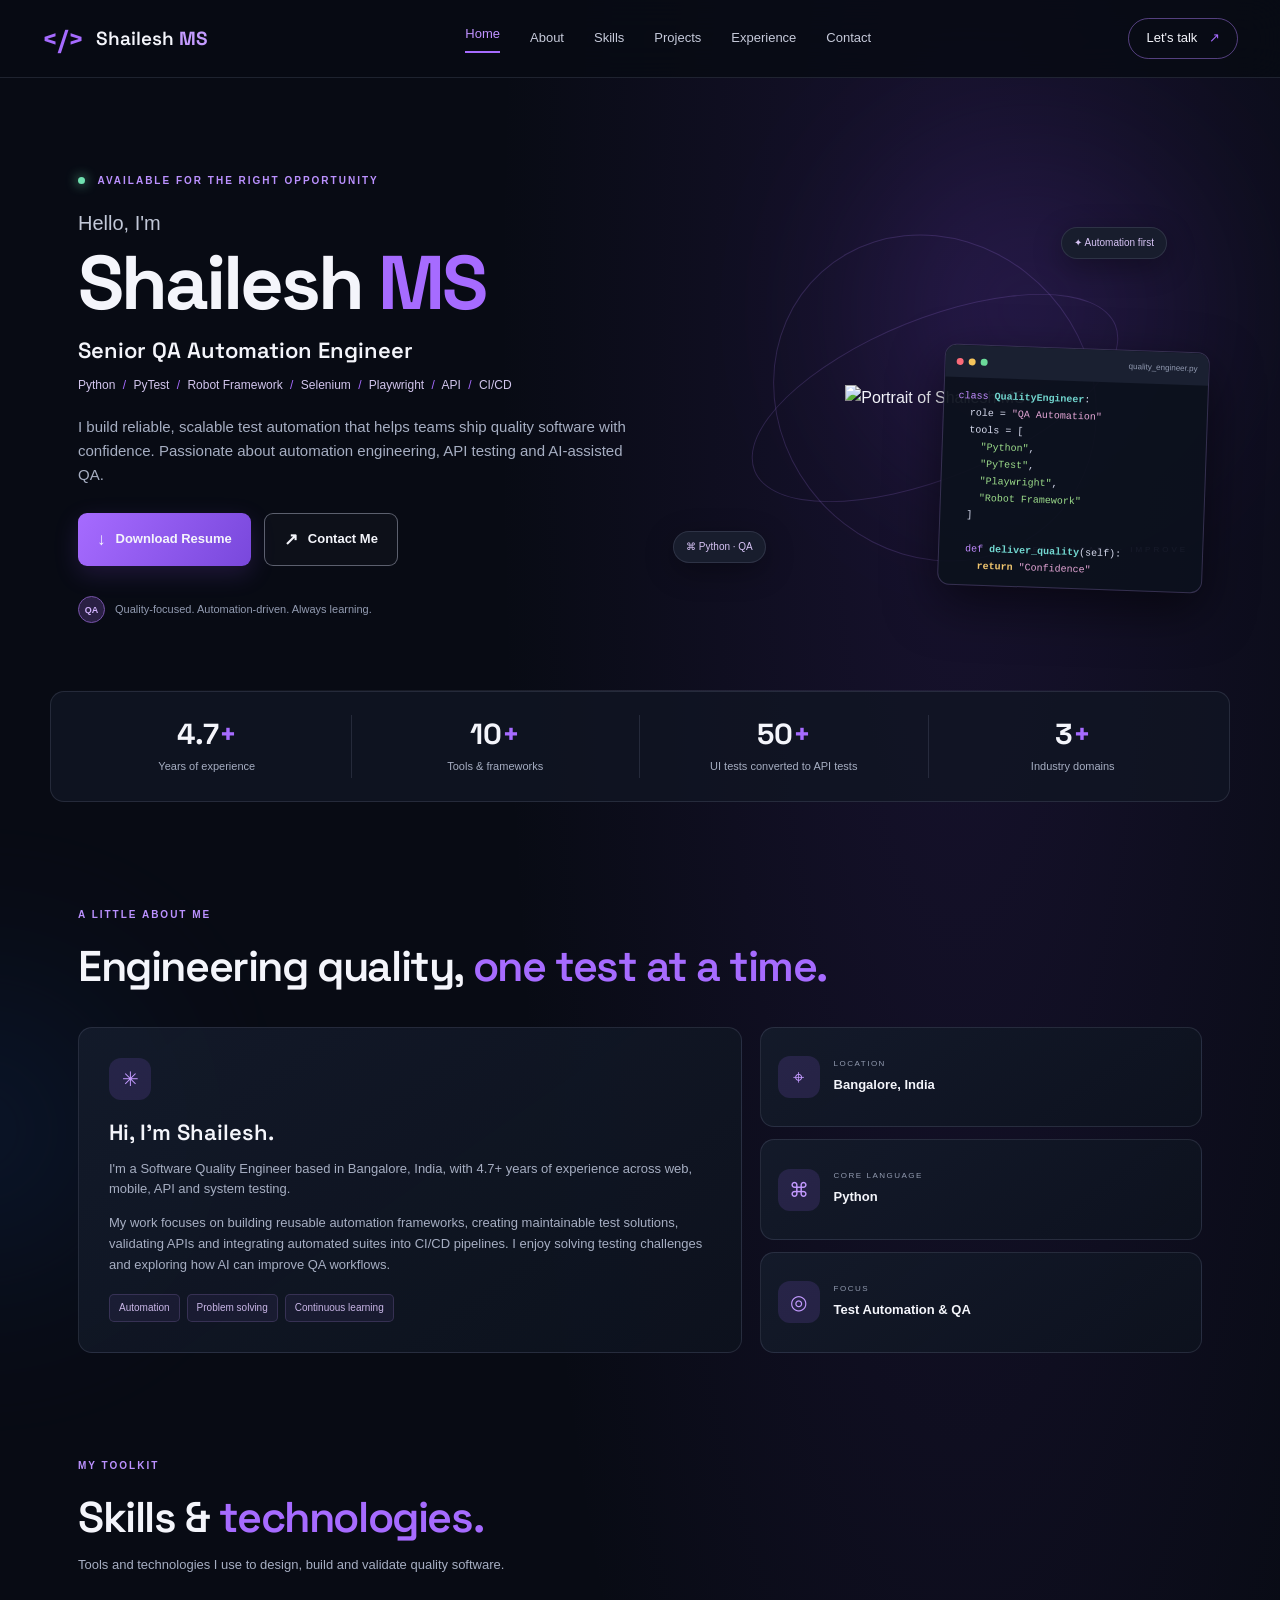
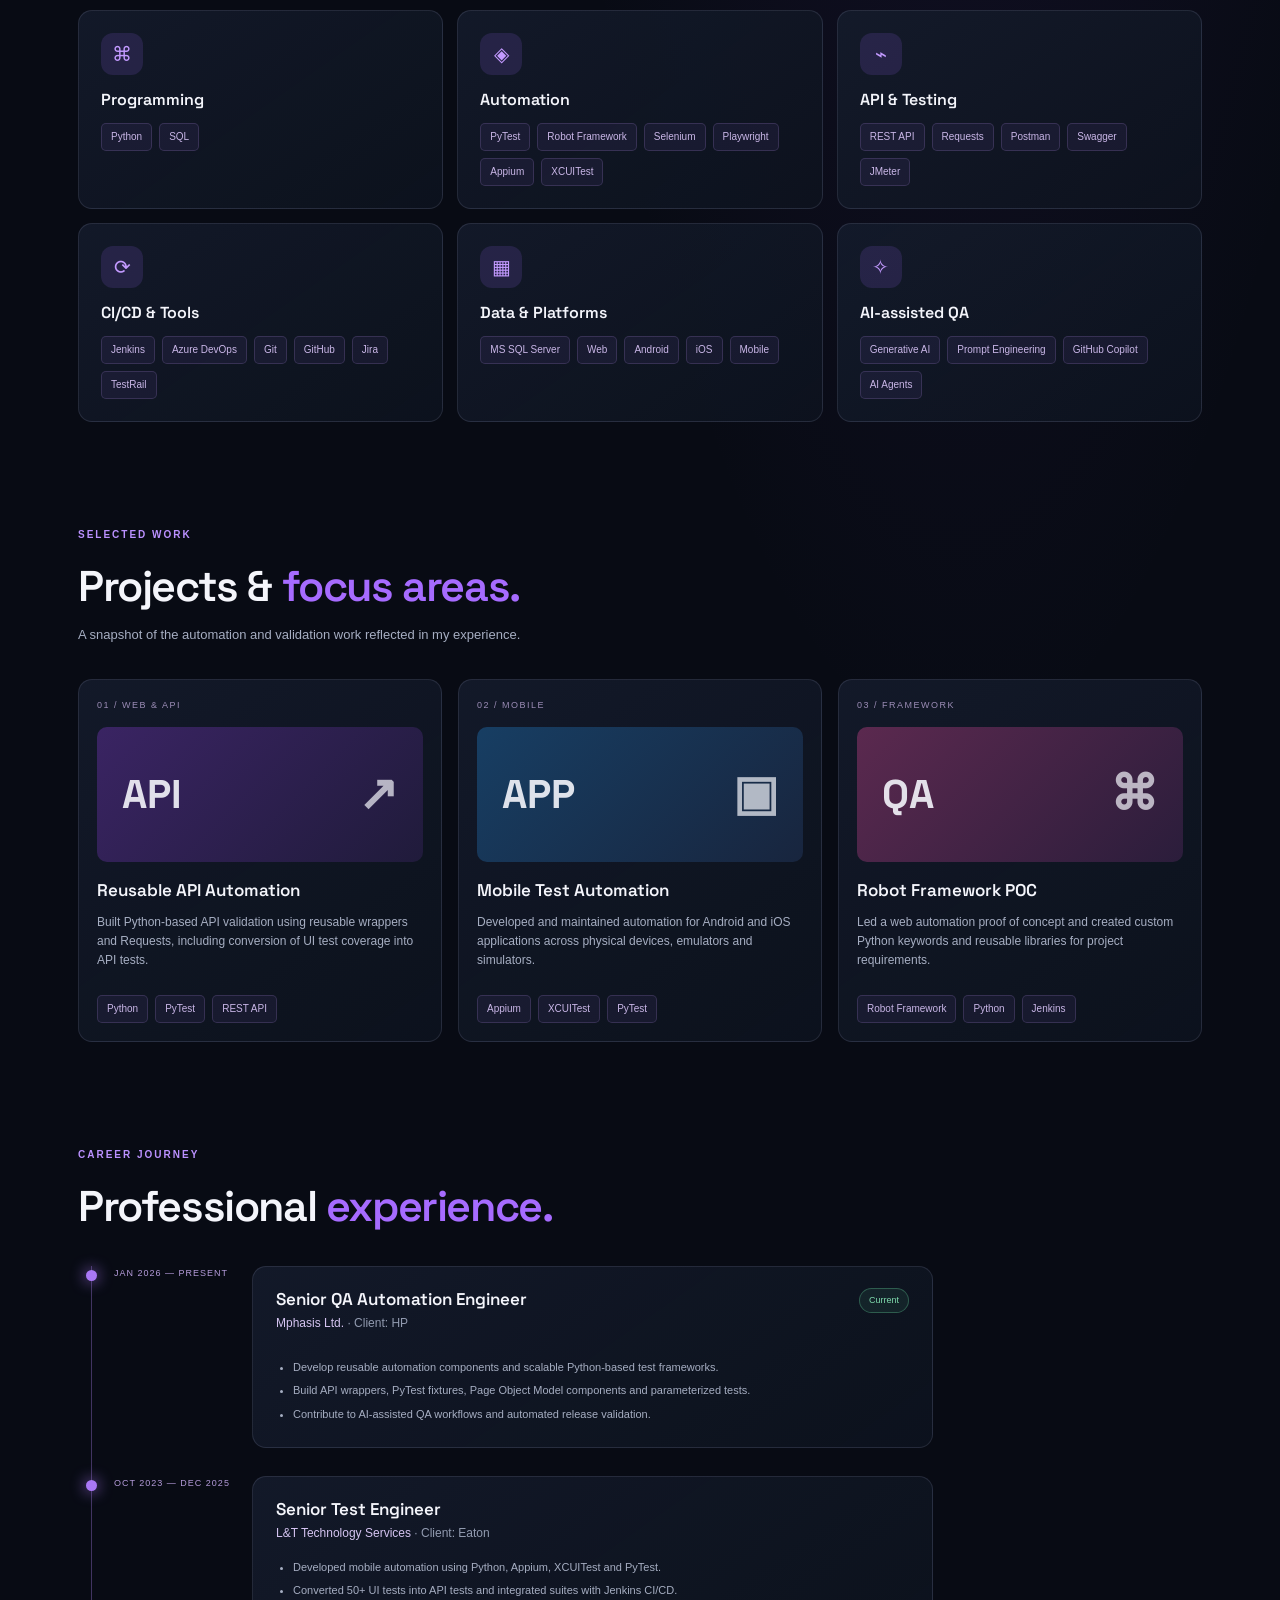
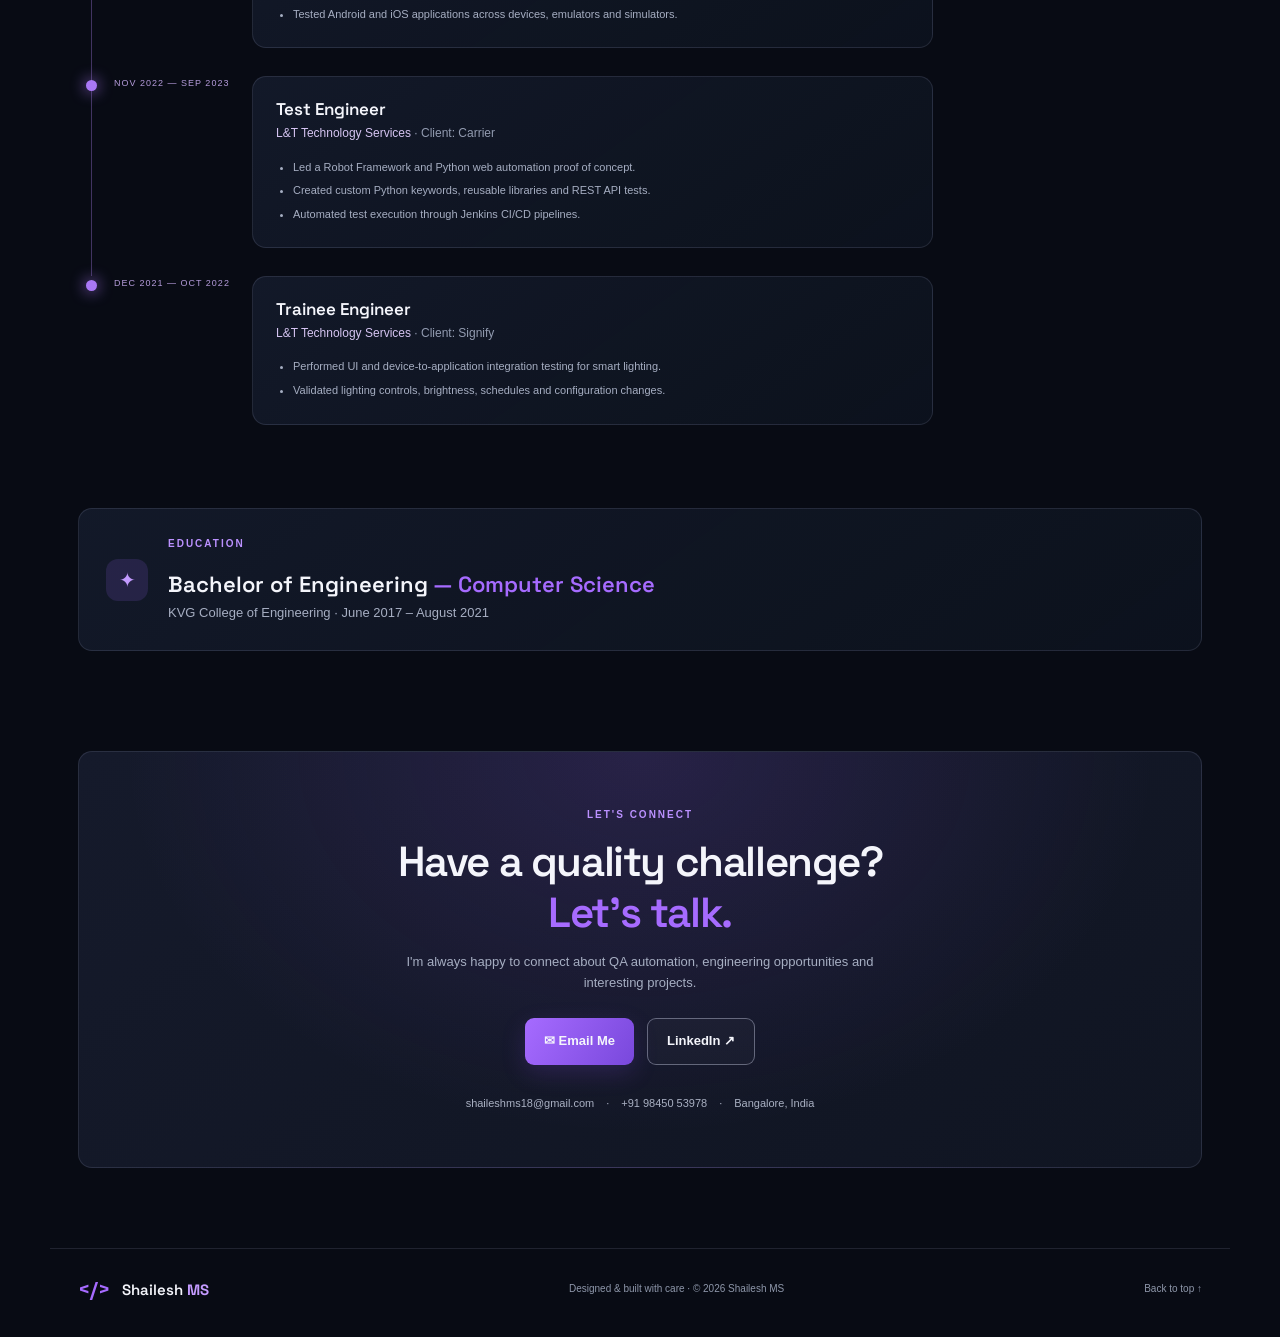
==== commit acf2b92e: "changes" ====
--- a/index.html
+++ b/index.html
@@ -40,7 +40,7 @@
       </div>
       <div class="hero-visual" aria-label="Decorative code illustration">
         <div class="orbit orbit-a"></div><div class="orbit orbit-b"></div>
-        <div class="profile-orb"><div class="profile-initials">SM</div><span class="orbit-caption">TEST · LEARN · IMPROVE</span></div>
+        <div class="profile-photo-wrap"><img class="profile-photo" src="shailesh-profile.png" alt="Portrait of Shailesh MS" /><span class="orbit-caption">TEST · LEARN · IMPROVE</span></div>
         <div class="code-card">
           <div class="code-top"><span></span><span></span><span></span><label>quality_engineer.py</label></div>
           <pre><code><em>class</em> <b>QualityEngineer</b>:
@@ -101,7 +101,7 @@
       <div class="section-heading"><p class="eyebrow">SELECTED WORK</p><h2>Projects &amp; <span>focus areas.</span></h2><p class="muted">A snapshot of the automation and validation work reflected in my experience.</p></div>
       <div class="projects-grid">
         <article class="project-card glass"><div class="project-number">01 / WEB &amp; API</div><div class="project-art art-purple"><span>API</span><b>↗</b></div><h3>Reusable API Automation</h3><p class="muted">Built Python-based API validation using reusable wrappers and Requests, including conversion of UI test coverage into API tests.</p><div class="chips"><span>Python</span><span>PyTest</span><span>REST API</span></div></article>
-        <article class="project-card glass"><div class="project-number">02 / MOBILE</div><div class="project-art art-blue"><span>APPIUM</span><b>▣</b></div><h3>Mobile Test Automation</h3><p class="muted">Developed and maintained automation for Android and iOS applications across physical devices, emulators and simulators.</p><div class="chips"><span>Appium</span><span>XCUITest</span><span>PyTest</span></div></article>
+        <article class="project-card glass"><div class="project-number">02 / MOBILE</div><div class="project-art art-blue"><span>APP</span><b>▣</b></div><h3>Mobile Test Automation</h3><p class="muted">Developed and maintained automation for Android and iOS applications across physical devices, emulators and simulators.</p><div class="chips"><span>Appium</span><span>XCUITest</span><span>PyTest</span></div></article>
         <article class="project-card glass"><div class="project-number">03 / FRAMEWORK</div><div class="project-art art-pink"><span>QA</span><b>⌘</b></div><h3>Robot Framework POC</h3><p class="muted">Led a web automation proof of concept and created custom Python keywords and reusable libraries for project requirements.</p><div class="chips"><span>Robot Framework</span><span>Python</span><span>Jenkins</span></div></article>
       </div>
     </section>
--- a/style.css
+++ b/style.css
@@ -1,3 +1,10 @@
-*{box-sizing:border-box}html{scroll-behavior:smooth}body{margin:0;background:#090a0d;color:#f2f3f5;font-family:Inter,system-ui,sans-serif;line-height:1.6}a{color:inherit;text-decoration:none}.nav{height:76px;display:flex;align-items:center;justify-content:space-between;padding:0 6vw;border-bottom:1px solid #202229;position:sticky;top:0;background:rgba(9,10,13,.86);backdrop-filter:blur(14px);z-index:10}.logo{font:700 26px "Space Grotesk";letter-spacing:-1px}.logo span{color:#8cff66}.nav-links{display:flex;gap:30px;font-size:13px;color:#a8abb3}.nav-links a:hover{color:#8cff66}.menu{display:none;background:none;border:0;color:#fff;font-size:22px}.hero{min-height:calc(100vh - 76px);display:grid;grid-template-columns:1.15fr .85fr;align-items:center;padding:8vw 9vw;position:relative;overflow:hidden}.hero-grid{position:absolute;inset:0;background-image:linear-gradient(#17191f 1px,transparent 1px),linear-gradient(90deg,#17191f 1px,transparent 1px);background-size:54px 54px;opacity:.35;mask-image:linear-gradient(to right,black,transparent 75%)}.hero-content,.hero-card{position:relative;z-index:1}.eyebrow,.section-label,.tag{font-size:11px;letter-spacing:2.5px;color:#8cff66;font-weight:700}.hero h1{font:700 clamp(48px,7vw,92px)/.95 "Space Grotesk";letter-spacing:-4px;margin:20px 0 28px}.hero h1 span{color:#8cff66}.hero-copy{max-width:640px;color:#a8abb3;font-size:18px}.cta-row{display:flex;flex-wrap:wrap;gap:12px;margin:32px 0}.btn{padding:13px 20px;border:1px solid #30333b;border-radius:7px;font-weight:600;font-size:14px}.btn.primary{background:#8cff66;color:#071006;border-color:#8cff66}.btn.secondary:hover{border-color:#8cff66}.social-row{display:flex;gap:24px;color:#c7c9ce;font-size:13px}.social-row a:hover,.text-link:hover{color:#8cff66}.hero-card{padding:30px}.terminal{border:1px solid #2b2e35;border-radius:12px;background:#0e1014;box-shadow:0 25px 80px rgba(0,0,0,.4);overflow:hidden}.terminal-top{height:42px;border-bottom:1px solid #24272e;display:flex;align-items:center;gap:7px;padding:0 15px;color:#777b84;font-size:11px}.terminal-top span{width:8px;height:8px;border-radius:50%;background:#363941}.terminal-top b{margin-left:8px;font-weight:500}.terminal pre{padding:22px;overflow:auto;color:#c7cad0;font:13px/1.8 ui-monospace,SFMono-Regular,Menlo,monospace}.terminal i{color:#c792ea;font-style:normal}.terminal em{color:#82aaff;font-style:normal}.terminal strong{color:#c3e88d}.status{font-size:10px;letter-spacing:1.5px;color:#7e828b;margin-top:14px}.status span{display:inline-block;width:7px;height:7px;border-radius:50%;background:#8cff66;margin-right:8px}.section{padding:110px 9vw;border-top:1px solid #1b1d22}.split{display:grid;grid-template-columns:1fr 1fr;gap:10vw}.section h2{font:600 clamp(34px,4vw,58px)/1.05 "Space Grotesk";letter-spacing:-2px;margin:15px 0 30px}.about-copy{color:#a8abb3;font-size:17px;max-width:620px}.about-copy p{margin-top:0;margin-bottom:22px}.skills-grid{display:grid;grid-template-columns:repeat(4,1fr);gap:14px}.skill-card{border:1px solid #272a31;padding:28px;min-height:210px;background:#0d0f13}.skill-card:hover{border-color:#8cff66;transform:translateY(-3px);transition:.2s}.skill-card span{color:#666a73;font-size:11px}.skill-card h3{font:600 24px "Space Grotesk";margin:28px 0 12px}.skill-card p,.project p,.timeline-item p{color:#8e929b;font-size:14px}.section-head{display:flex;justify-content:space-between;align-items:end}.text-link{font-size:13px;color:#8cff66}.project-list{border-top:1px solid #292c33}.project{display:grid;grid-template-columns:100px 1fr;gap:25px;padding:38px 0;border-bottom:1px solid #292c33}.project-number{font:600 32px "Space Grotesk";color:#555963}.project h3{font:600 30px "Space Grotesk";margin:5px 0}.project p{max-width:720px}.chips{display:flex;gap:8px;flex-wrap:wrap}.chips span{font-size:10px;padding:5px 9px;border:1px solid #30333a;border-radius:30px;color:#b6b9c0}.timeline{max-width:850px}.timeline-item{padding:0 0 45px 30px;border-left:1px solid #34373e;position:relative}.timeline-item:before{content:"";position:absolute;left:-4px;top:4px;width:7px;height:7px;background:#8cff66;border-radius:50%}.timeline-item span{font-size:10px;letter-spacing:2px;color:#8cff66}.timeline-item h3{font:600 28px "Space Grotesk";margin:8px 0}.contact{text-align:center;padding:140px 9vw;background:#0d0f13;border-top:1px solid #1f2228}.contact h2{font:600 clamp(42px,6vw,78px)/1 "Space Grotesk";letter-spacing:-3px;margin:15px 0}.contact>p:not(.section-label){color:#8e929b}.contact .cta-row{justify-content:center}footer{display:flex;justify-content:space-between;padding:25px 9vw;color:#656a73;font-size:11px;border-top:1px solid #202229}@media(max-width:850px){.nav-links{display:none}.menu{display:block}.hero{grid-template-columns:1fr;padding:70px 7vw}.hero-card{padding:40px 0 0}.section{padding:80px 7vw}.split{grid-template-columns:1fr;gap:20px}.skills-grid{grid-template-columns:1fr 1fr}.project{grid-template-columns:55px 1fr}.hero h1{letter-spacing:-2px}}@media(max-width:560px){.skills-grid{grid-template-columns:1fr}.project h3{font-size:24px}.nav{padding:0 7vw}footer{padding:22px 7vw;gap:20px;flex-direction:column}}
-
-.muted,.cert-list p{color:#8e929b;font-size:14px}.cert-list p{border-bottom:1px solid #292c33;padding:12px 0;margin:0}.credentials .split{align-items:start}
+*{box-sizing:border-box} :root{--bg:#080b14;--panel:#101522;--panel2:#121a2b;--text:#f4f5fb;--muted:#a6aec2;--purple:#a66bff;--purple2:#7d4de2;--line:rgba(176,185,218,.14);--max:1180px}
+html{scroll-behavior:smooth;scroll-padding-top:90px}body{margin:0;background:radial-gradient(ellipse at 75% 8%,rgba(92,48,164,.18),transparent 34%),var(--bg);color:var(--text);font-family:"DM Sans",sans-serif;line-height:1.6;overflow-x:hidden}a{color:inherit;text-decoration:none}.ambient{position:absolute;pointer-events:none;filter:blur(100px);opacity:.22;border-radius:50%;z-index:-1}.ambient-one{width:300px;height:300px;background:#6e3fc6;top:160px;right:8%}.ambient-two{width:260px;height:260px;background:#194b9a;top:1000px;left:-150px}.site-header{height:78px;max-width:1320px;padding:0 42px;margin:auto;display:flex;align-items:center;justify-content:space-between;border-bottom:1px solid var(--line);position:sticky;top:0;z-index:20;background:rgba(8,11,20,.84);backdrop-filter:blur(18px)}.brand{display:flex;align-items:center;gap:12px;font:600 19px "Space Grotesk",sans-serif;white-space:nowrap}.brand b{color:#c49bff}.brand-mark{font-size:26px;color:var(--purple);font-weight:700}.nav{display:flex;align-items:center;gap:30px}.nav a{font-size:13px;color:#c6cada;transition:.2s}.nav a:hover,.nav a.active{color:#c092ff}.nav a.active:after{content:"";height:2px;background:var(--purple);display:block;margin-top:7px}.header-cta{border:1px solid rgba(177,130,255,.45);border-radius:30px;padding:9px 17px;font-size:13px}.header-cta span{color:var(--purple);padding-left:8px}.menu-toggle{display:none;background:none;border:0}
+.section{max-width:1180px;margin:0 auto;padding-left:28px;padding-right:28px}.hero{min-height:570px;padding-top:95px;padding-bottom:68px;display:grid;grid-template-columns:1.05fr .95fr;align-items:center;position:relative}.hero-copy{z-index:2}.eyebrow{font-size:10px;letter-spacing:2px;color:#bb91ff;font-weight:700;margin:0 0 18px}.status-dot{display:inline-block;width:7px;height:7px;border-radius:50%;background:#70e1b0;box-shadow:0 0 12px #70e1b0;margin-right:8px}.hello{font-size:20px;color:#c2c8d8;margin:0 0 3px}.hero h1{font:700 clamp(48px,6vw,76px)/1.08 "Space Grotesk",sans-serif;letter-spacing:-3px;margin:0}.hero h1 span,.section-heading h2 span,.contact-panel h2 span,.education-card h2 span{color:var(--purple)}.hero h2{font:600 22px "Space Grotesk",sans-serif;margin:12px 0 10px}.hero-stack{font-size:12px;color:#d2c5ed}.hero-stack i{color:var(--purple);font-style:normal;padding:0 4px}.hero-description{max-width:570px;color:var(--muted);font-size:15px;margin:20px 0 26px}.hero-actions,.contact-actions{display:flex;gap:13px;flex-wrap:wrap}.button{display:inline-flex;align-items:center;gap:10px;padding:12px 19px;border-radius:9px;font-size:13px;font-weight:700;transition:transform .2s,box-shadow .2s}.button:hover{transform:translateY(-3px)}.button-primary{background:linear-gradient(120deg,#a66bff,#7948dc);box-shadow:0 8px 25px rgba(129,76,218,.2)}.button-secondary{border:1px solid rgba(211,216,238,.4);background:rgba(255,255,255,.025)}.button span{font-size:17px}.social-proof{display:flex;align-items:center;gap:10px;color:#929bb1;font-size:11px;margin-top:30px}.mini-avatars{display:grid;place-items:center;width:27px;height:27px;border-radius:50%;background:#2a2044;color:#d4b5ff;font-size:9px;font-weight:700;border:1px solid #7753aa}.hero-visual{height:390px;position:relative;display:grid;place-items:center}.profile-orb{width:260px;height:260px;border-radius:50%;background:radial-gradient(circle at 35% 25%,#39265e,#171b31 68%);border:1px solid rgba(180,137,255,.55);box-shadow:0 0 90px rgba(139,77,231,.22),inset 0 0 45px rgba(155,99,255,.15);display:grid;place-items:center;position:relative}.profile-initials{font:700 90px "Space Grotesk";color:#c9a6ff;text-shadow:0 0 35px rgba(172,119,255,.4)}.orbit{position:absolute;border:1px solid rgba(163,119,232,.2);border-radius:50%;transform:rotate(-22deg)}.orbit-a{width:390px;height:160px}.orbit-b{width:340px;height:310px;transform:rotate(48deg)}.orbit-caption{position:absolute;bottom:36px;font-size:8px;letter-spacing:3px;color:#c5a5f7}.code-card{position:absolute;right:-4px;bottom:4px;width:265px;background:rgba(12,17,29,.94);border:1px solid rgba(174,143,228,.25);border-radius:12px;box-shadow:0 18px 50px #0008;overflow:hidden;transform:rotate(2deg)}.code-top{height:32px;background:#1a2031;display:flex;align-items:center;gap:5px;padding:0 11px}.code-top>span{width:7px;height:7px;border-radius:50%;background:#fa6a78}.code-top>span:nth-child(2){background:#f5c45b}.code-top>span:nth-child(3){background:#6bd99a}.code-top label{font-size:8px;color:#9099b0;margin-left:auto}.code-card pre{font:10px/1.7 monospace;color:#d8dcef;padding:10px 14px;margin:0}.code-card em{color:#c18bff;font-style:normal}.code-card b{color:#72d7d0}.code-card i{color:#e5a7d7;font-style:normal}.code-card u{color:#9ddd8b;text-decoration:none}.code-card strong{color:#f2c76f}.floating-tag{position:absolute;background:#181d2d;border:1px solid var(--line);border-radius:30px;padding:7px 12px;font-size:10px;color:#d8c4f6;box-shadow:0 8px 30px #0005}.tag-top{top:24px;right:35px}.tag-bottom{bottom:30px;left:5px}.hero-grid{position:absolute;inset:auto 0 0;height:1px;background:linear-gradient(90deg,transparent,var(--line),transparent)}
+.stats{display:grid;grid-template-columns:repeat(4,1fr);border:1px solid var(--line);background:rgba(17,22,36,.8);border-radius:14px;padding:23px 12px;margin-top:0}.stat{text-align:center;border-right:1px solid var(--line)}.stat:last-child{border:0}.stat strong{font:700 29px "Space Grotesk";display:block}.stat strong span{color:var(--purple)}.stat small{color:var(--muted);font-size:11px}
+.content-section{padding-top:105px}.section-heading{margin-bottom:34px}.section-heading h2,.contact-panel h2{font:600 clamp(30px,4vw,43px)/1.2 "Space Grotesk";letter-spacing:-1.4px;margin:0 0 12px}.section-heading>.muted{margin-top:0}.muted{color:var(--muted);font-size:13px}.about-layout{display:grid;grid-template-columns:1.5fr 1fr;gap:18px}.glass{background:linear-gradient(145deg,rgba(20,27,43,.92),rgba(13,18,30,.9));border:1px solid var(--line);border-radius:14px}.about-main{padding:30px}.section-icon,.skill-icon,.mini-icon{width:42px;height:42px;border-radius:12px;background:rgba(157,100,245,.15);display:grid;place-items:center;color:#c39aff;font-size:20px}.about-main h3{font:600 22px "Space Grotesk";margin:18px 0 8px}.about-main p{max-width:680px}.about-tags,.chips{display:flex;flex-wrap:wrap;gap:7px;margin-top:18px}.about-tags span,.chips span{border:1px solid rgba(172,139,225,.2);background:rgba(150,103,224,.08);color:#c9b6e7;padding:5px 9px;border-radius:5px;font-size:10px}.about-side{display:grid;gap:12px}.mini-card{padding:17px;display:flex;align-items:center;gap:14px}.mini-card small{display:block;color:#929bb0;font-size:8px;letter-spacing:1.5px}.mini-card b{font-size:13px}.skills-grid{display:grid;grid-template-columns:repeat(3,1fr);gap:14px}.skill-card{padding:22px}.skill-card h3{font:600 16px "Space Grotesk";margin:14px 0 0}.skill-card .chips{margin-top:13px}.projects-grid{display:grid;grid-template-columns:repeat(3,1fr);gap:16px}.project-card{padding:18px}.project-number{font-size:9px;letter-spacing:1.5px;color:#9c8db7}.project-art{height:135px;border-radius:10px;margin:14px 0 17px;display:flex;align-items:center;justify-content:space-between;padding:25px;overflow:hidden}.project-art span{font:700 40px "Space Grotesk";opacity:.9}.project-art b{font-size:48px;opacity:.7}.art-purple{background:linear-gradient(135deg,#3a2463,#201b3b)}.art-blue{background:linear-gradient(135deg,#173e63,#18253e)}.art-pink{background:linear-gradient(135deg,#5b294f,#2b1d3b)}.project-card h3{font:600 17px "Space Grotesk";margin:0 0 7px}.project-card p{min-height:68px;font-size:12px}.project-card .chips{margin-top:14px}
+.timeline{max-width:850px;margin-left:5px}.timeline-item{position:relative;padding:0 0 28px 160px;border-left:1px solid rgba(171,129,241,.35);margin-left:8px}.timeline-item:last-child{border-left-color:transparent}.timeline-dot{position:absolute;left:-6px;top:4px;width:11px;height:11px;border-radius:50%;background:#a978f5;box-shadow:0 0 15px #a978f5}.timeline-date{position:absolute;left:22px;top:0;color:#b49bda;font-size:9px;letter-spacing:1px}.timeline-card{padding:21px 23px}.timeline-card h3{font:600 17px "Space Grotesk";margin:0}.timeline-card>p,.timeline-head p{font-size:12px;color:#d5c4f1;margin:4px 0 12px}.timeline-card p span{color:#929bb0}.timeline-card ul{padding-left:17px;color:var(--muted);font-size:11px;margin:10px 0 0}.timeline-card li{padding:3px 0}.timeline-head{display:flex;justify-content:space-between;gap:12px}.current-pill{height:max-content;border:1px solid rgba(103,220,163,.3);color:#80dcae;background:rgba(103,220,163,.08);border-radius:30px;padding:4px 9px;font-size:9px}.education-section{padding-top:55px}.education-card{padding:27px;display:flex;align-items:center;gap:20px}.education-card h2{font:600 22px "Space Grotesk";margin:0 0 5px}.education-card .muted{margin:0}
+.contact-section{padding-top:100px;padding-bottom:80px}.contact-panel{text-align:center;padding:55px 25px;background:radial-gradient(ellipse at 50% 0%,rgba(131,77,213,.18),transparent 65%),linear-gradient(145deg,#151a2b,#101522)}.contact-panel .eyebrow{margin-bottom:14px}.contact-panel h2{font-size:42px}.contact-panel>.muted{max-width:520px;margin:14px auto 24px}.contact-actions{justify-content:center}.contact-details{display:flex;justify-content:center;gap:12px;flex-wrap:wrap;margin-top:30px;color:#aab1c3;font-size:11px}.contact-details a:hover{color:#c49bff}footer{max-width:1180px;margin:auto;border-top:1px solid var(--line);padding:22px 28px 30px;display:flex;align-items:center;justify-content:space-between}footer .brand{font-size:15px}footer .brand-mark{font-size:20px}footer p,footer .back-top{font-size:10px;color:#8e97aa}.back-top:hover{color:#c49bff}
+@media(max-width:900px){.site-header{padding:0 22px}.nav{gap:15px}.nav a{font-size:11px}.header-cta{display:none}.hero{grid-template-columns:1fr  .8fr;padding-top:75px}.hero-visual{transform:scale(.85);transform-origin:center}.skills-grid{grid-template-columns:repeat(2,1fr)}}
+@media(max-width:680px){.site-header{height:68px}.menu-toggle{display:flex;flex-direction:column;gap:5px;padding:10px}.menu-toggle span{width:22px;height:2px;background:#eee;border-radius:2px}.nav{display:none;position:absolute;top:68px;left:0;right:0;background:#0d1220;border-bottom:1px solid var(--line);padding:18px 25px;flex-direction:column;align-items:flex-start;gap:17px}.nav.open{display:flex}.nav a.active:after{display:none}.hero{display:block;padding-top:65px;padding-bottom:35px}.hero h1{font-size:56px}.hero h2{font-size:18px}.hero-description{font-size:13px}.hero-visual{height:300px;margin-top:28px;transform:scale(.82)}.code-card{right:-12px;bottom:-2px}.tag-top{right:0}.stats{grid-template-columns:repeat(2,1fr);row-gap:20px;padding:20px 8px}.stat:nth-child(2){border:0}.stat strong{font-size:24px}.stat small{font-size:9px}.content-section{padding-top:75px}.about-layout,.projects-grid{grid-template-columns:1fr}.skills-grid{grid-template-columns:1fr 1fr}.about-main{padding:23px}.timeline-item{padding-left:22px;margin-left:7px;padding-top:24px}.timeline-date{left:22px;top:0}.timeline-card{padding:17px}.education-card{align-items:flex-start;padding:20px}.education-card h2{font-size:18px}.contact-panel{padding:42px 18px}.contact-panel h2{font-size:34px}footer{flex-wrap:wrap;gap:10px}footer p{order:3;width:100%;margin:0}.project-card p{min-height:0}}
+@media(max-width:390px){.skills-grid{grid-template-columns:1fr}.hero h1{font-size:48px}.hero-visual{margin-left:-15px;margin-right:-15px;transform:scale(.75)}}
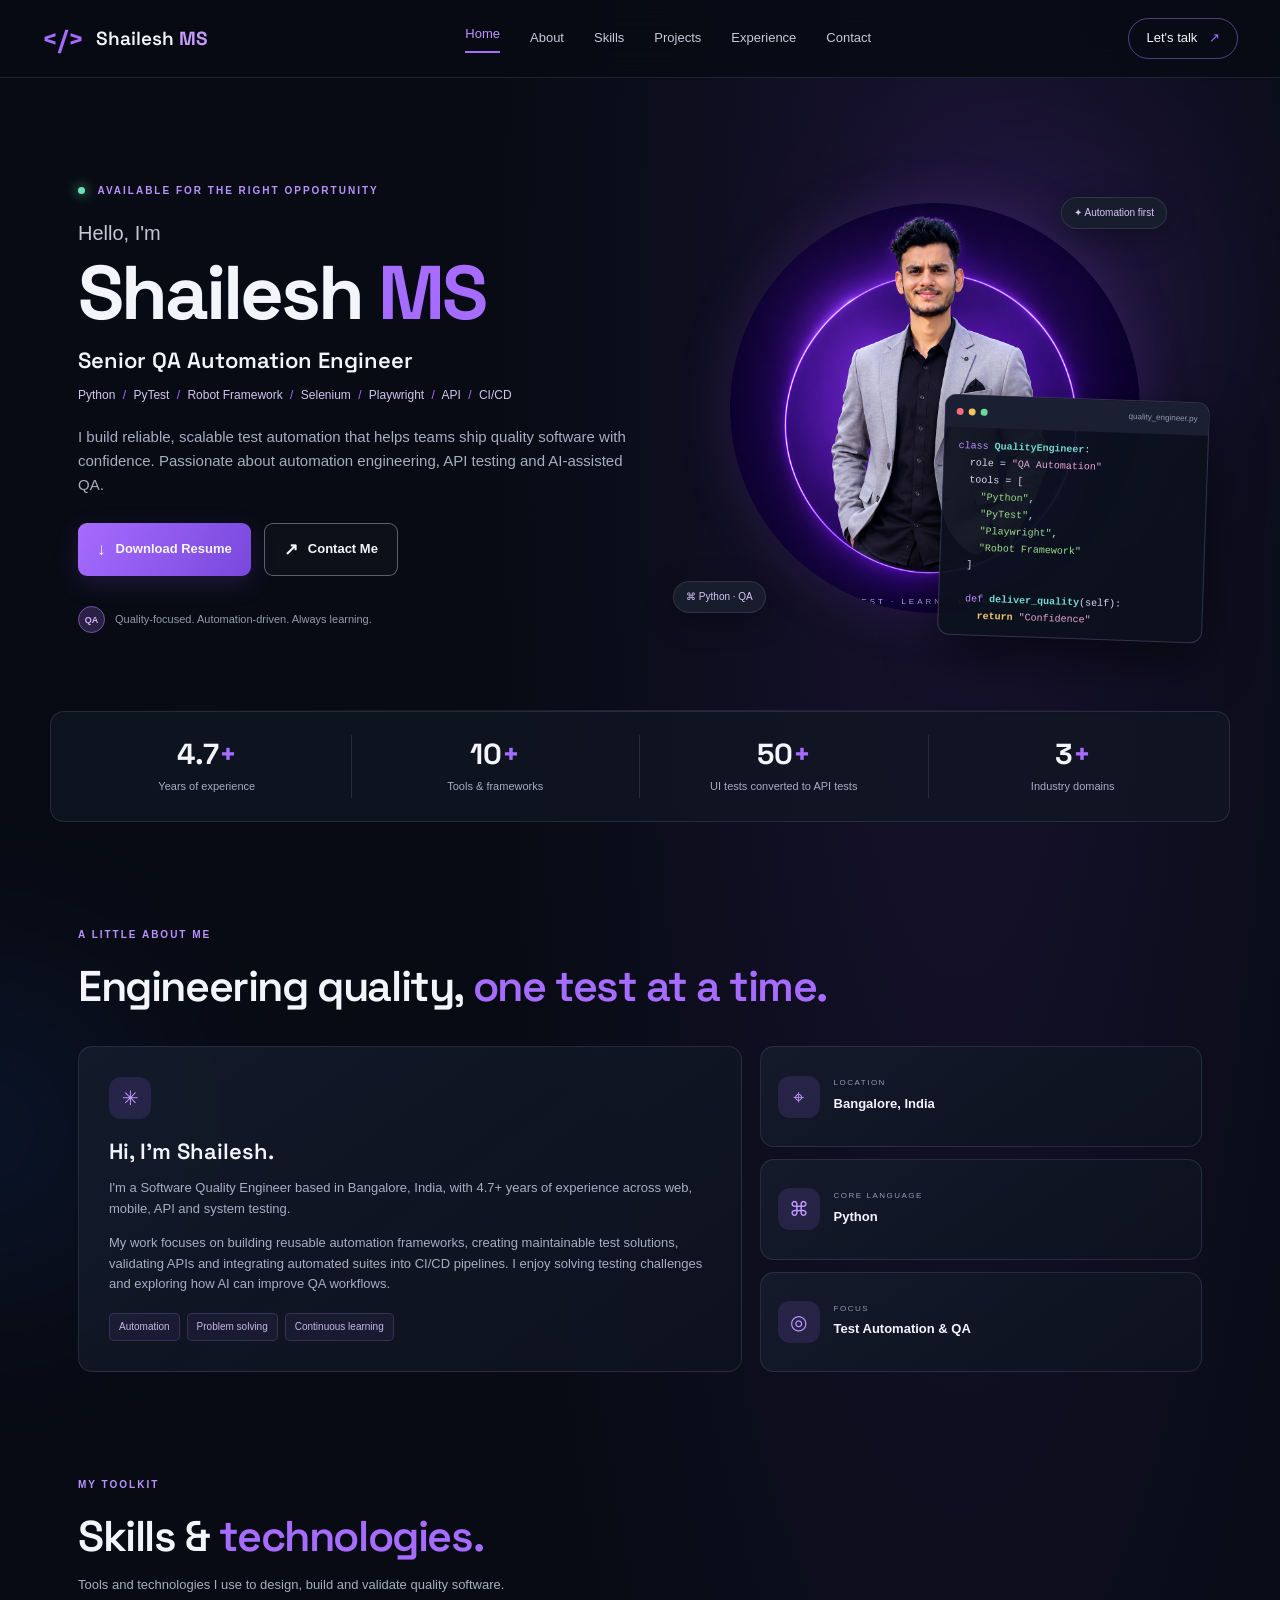
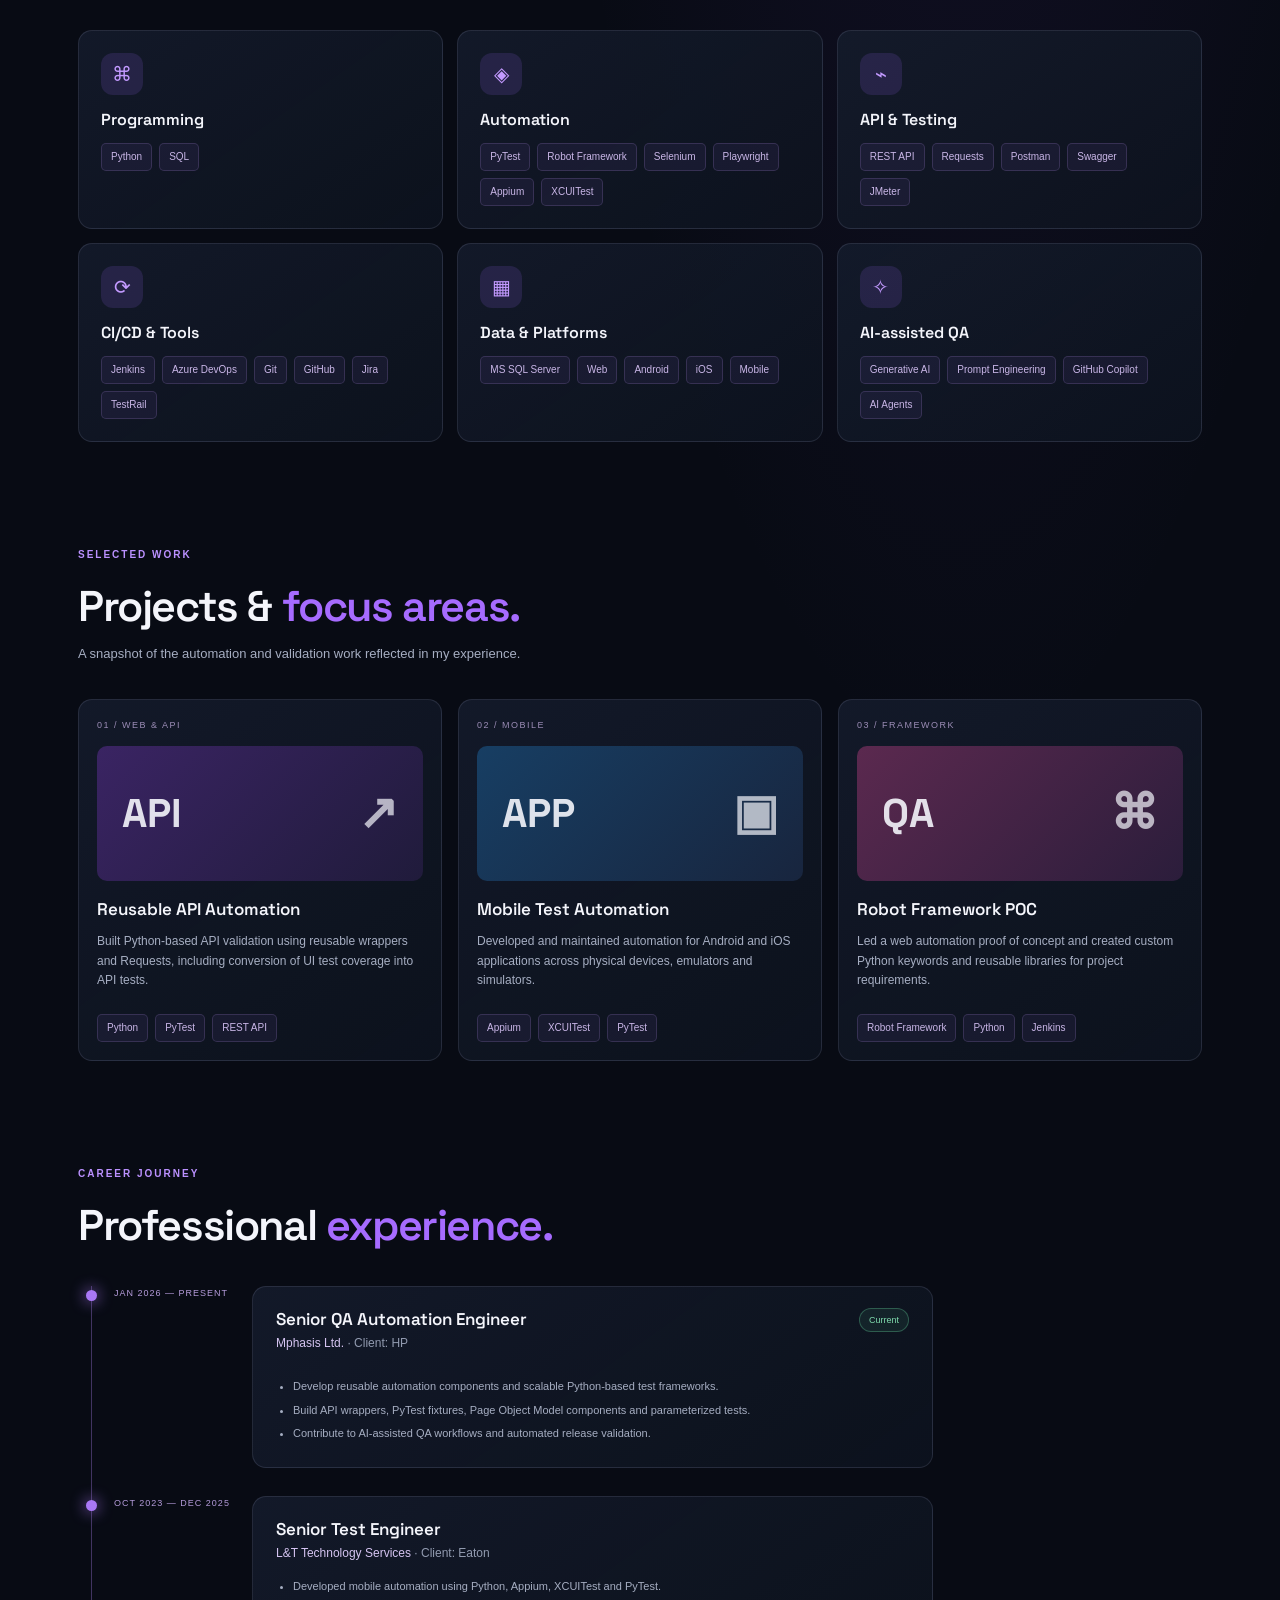
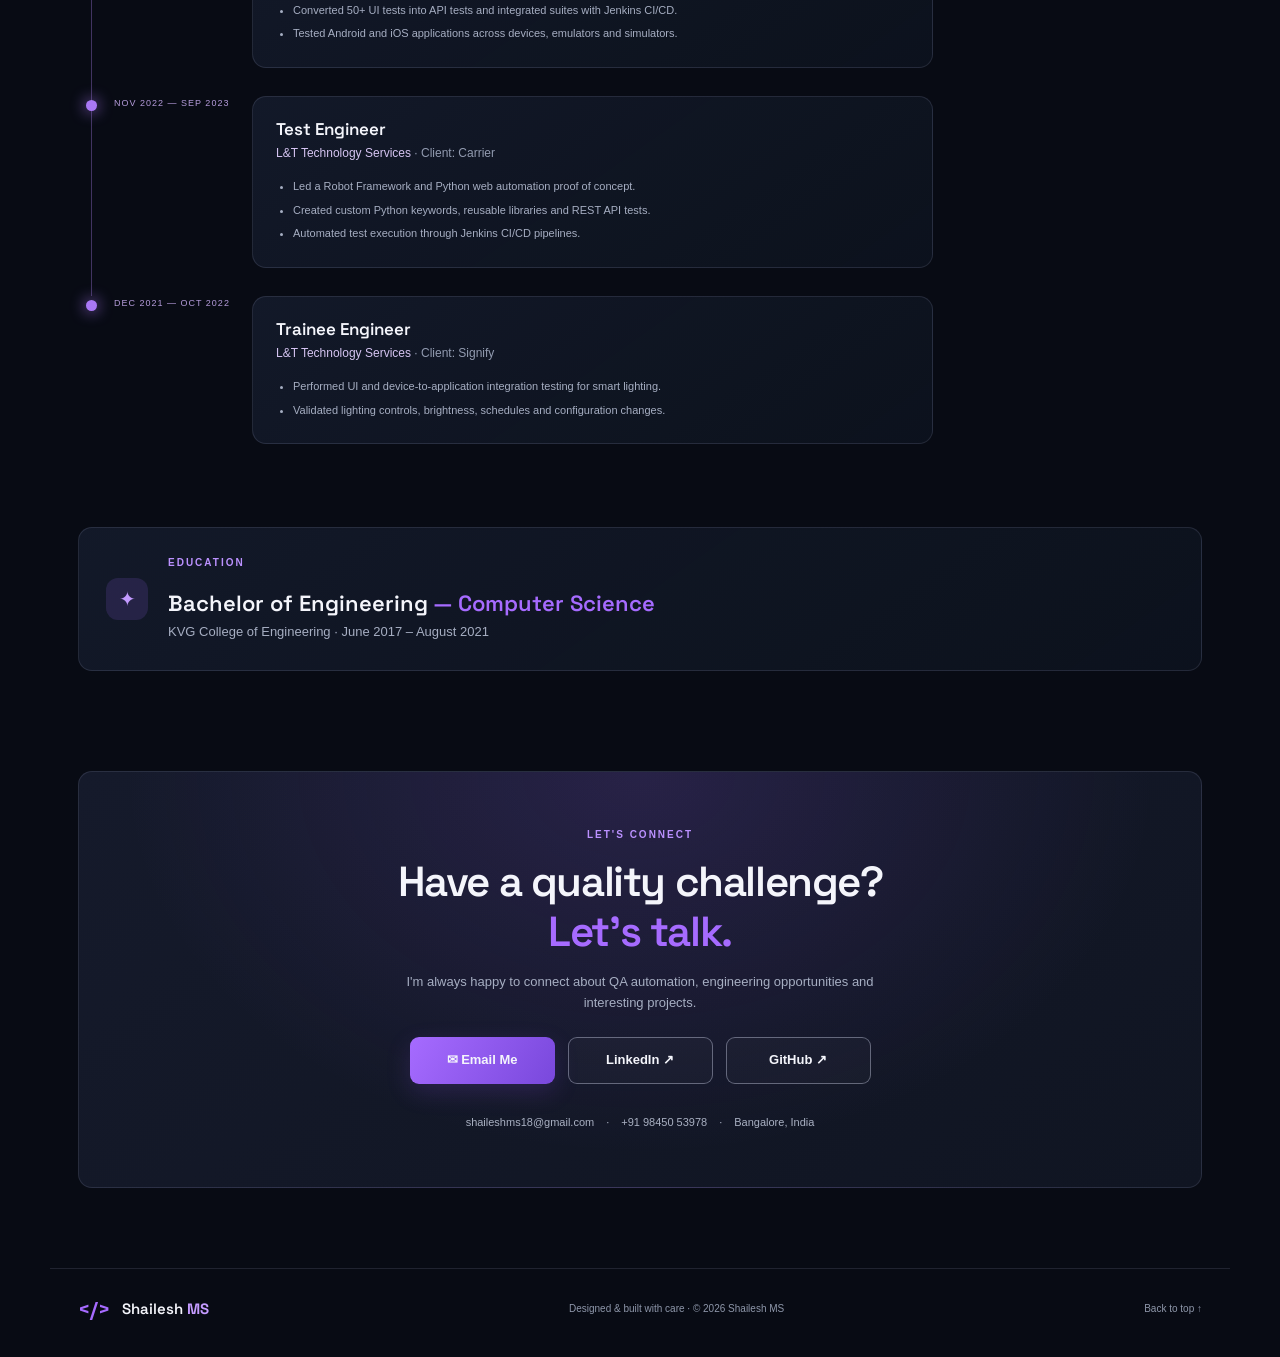
==== commit de220653: "chnage" ====
--- a/index.html
+++ b/index.html
@@ -124,11 +124,12 @@
       <div class="contact-panel glass">
         <p class="eyebrow">LET'S CONNECT</p><h2>Have a quality challenge?<br><span>Let's talk.</span></h2>
         <p class="muted">I'm always happy to connect about QA automation, engineering opportunities and interesting projects.</p>
-        <div class="contact-actions"><a class="button button-primary" href="mailto:shaileshms18@gmail.com">✉ Email Me</a><a class="button button-secondary" href="https://www.linkedin.com/in/shaileshms" target="_blank" rel="noopener">LinkedIn ↗</a></div>
+        <div class="contact-actions"><a class="button button-primary" href="mailto:shaileshms18@gmail.com">✉ Email Me</a><a class="button button-secondary" href="https://www.linkedin.com/in/shaileshms" target="_blank" rel="noopener">LinkedIn ↗</a>
+          <a class="button button-secondary" href="https://github.com/YOUR_GITHUB_USERNAME" target="_blank" rel="noopener" aria-label="Visit my GitHub profile">GitHub ↗</a></div>
         <div class="contact-details"><a href="mailto:shaileshms18@gmail.com">shaileshms18@gmail.com</a><span>·</span><a href="tel:+919845053978">+91 98450 53978</a><span>·</span><span>Bangalore, India</span></div>
       </div>
     </section>
   </main>
   <footer><a class="brand" href="#home"><span class="brand-mark">&lt;/&gt;</span><span>Shailesh <b>MS</b></span></a><p>Designed &amp; built with care · © <span id="year"></span> Shailesh MS</p><a href="#home" class="back-top">Back to top ↑</a></footer>
 </body>
-</html>
+</html>
--- a/style.css
+++ b/style.css
@@ -1,10 +1,14 @@
 *{box-sizing:border-box} :root{--bg:#080b14;--panel:#101522;--panel2:#121a2b;--text:#f4f5fb;--muted:#a6aec2;--purple:#a66bff;--purple2:#7d4de2;--line:rgba(176,185,218,.14);--max:1180px}
 html{scroll-behavior:smooth;scroll-padding-top:90px}body{margin:0;background:radial-gradient(ellipse at 75% 8%,rgba(92,48,164,.18),transparent 34%),var(--bg);color:var(--text);font-family:"DM Sans",sans-serif;line-height:1.6;overflow-x:hidden}a{color:inherit;text-decoration:none}.ambient{position:absolute;pointer-events:none;filter:blur(100px);opacity:.22;border-radius:50%;z-index:-1}.ambient-one{width:300px;height:300px;background:#6e3fc6;top:160px;right:8%}.ambient-two{width:260px;height:260px;background:#194b9a;top:1000px;left:-150px}.site-header{height:78px;max-width:1320px;padding:0 42px;margin:auto;display:flex;align-items:center;justify-content:space-between;border-bottom:1px solid var(--line);position:sticky;top:0;z-index:20;background:rgba(8,11,20,.84);backdrop-filter:blur(18px)}.brand{display:flex;align-items:center;gap:12px;font:600 19px "Space Grotesk",sans-serif;white-space:nowrap}.brand b{color:#c49bff}.brand-mark{font-size:26px;color:var(--purple);font-weight:700}.nav{display:flex;align-items:center;gap:30px}.nav a{font-size:13px;color:#c6cada;transition:.2s}.nav a:hover,.nav a.active{color:#c092ff}.nav a.active:after{content:"";height:2px;background:var(--purple);display:block;margin-top:7px}.header-cta{border:1px solid rgba(177,130,255,.45);border-radius:30px;padding:9px 17px;font-size:13px}.header-cta span{color:var(--purple);padding-left:8px}.menu-toggle{display:none;background:none;border:0}
-.section{max-width:1180px;margin:0 auto;padding-left:28px;padding-right:28px}.hero{min-height:570px;padding-top:95px;padding-bottom:68px;display:grid;grid-template-columns:1.05fr .95fr;align-items:center;position:relative}.hero-copy{z-index:2}.eyebrow{font-size:10px;letter-spacing:2px;color:#bb91ff;font-weight:700;margin:0 0 18px}.status-dot{display:inline-block;width:7px;height:7px;border-radius:50%;background:#70e1b0;box-shadow:0 0 12px #70e1b0;margin-right:8px}.hello{font-size:20px;color:#c2c8d8;margin:0 0 3px}.hero h1{font:700 clamp(48px,6vw,76px)/1.08 "Space Grotesk",sans-serif;letter-spacing:-3px;margin:0}.hero h1 span,.section-heading h2 span,.contact-panel h2 span,.education-card h2 span{color:var(--purple)}.hero h2{font:600 22px "Space Grotesk",sans-serif;margin:12px 0 10px}.hero-stack{font-size:12px;color:#d2c5ed}.hero-stack i{color:var(--purple);font-style:normal;padding:0 4px}.hero-description{max-width:570px;color:var(--muted);font-size:15px;margin:20px 0 26px}.hero-actions,.contact-actions{display:flex;gap:13px;flex-wrap:wrap}.button{display:inline-flex;align-items:center;gap:10px;padding:12px 19px;border-radius:9px;font-size:13px;font-weight:700;transition:transform .2s,box-shadow .2s}.button:hover{transform:translateY(-3px)}.button-primary{background:linear-gradient(120deg,#a66bff,#7948dc);box-shadow:0 8px 25px rgba(129,76,218,.2)}.button-secondary{border:1px solid rgba(211,216,238,.4);background:rgba(255,255,255,.025)}.button span{font-size:17px}.social-proof{display:flex;align-items:center;gap:10px;color:#929bb1;font-size:11px;margin-top:30px}.mini-avatars{display:grid;place-items:center;width:27px;height:27px;border-radius:50%;background:#2a2044;color:#d4b5ff;font-size:9px;font-weight:700;border:1px solid #7753aa}.hero-visual{height:390px;position:relative;display:grid;place-items:center}.profile-orb{width:260px;height:260px;border-radius:50%;background:radial-gradient(circle at 35% 25%,#39265e,#171b31 68%);border:1px solid rgba(180,137,255,.55);box-shadow:0 0 90px rgba(139,77,231,.22),inset 0 0 45px rgba(155,99,255,.15);display:grid;place-items:center;position:relative}.profile-initials{font:700 90px "Space Grotesk";color:#c9a6ff;text-shadow:0 0 35px rgba(172,119,255,.4)}.orbit{position:absolute;border:1px solid rgba(163,119,232,.2);border-radius:50%;transform:rotate(-22deg)}.orbit-a{width:390px;height:160px}.orbit-b{width:340px;height:310px;transform:rotate(48deg)}.orbit-caption{position:absolute;bottom:36px;font-size:8px;letter-spacing:3px;color:#c5a5f7}.code-card{position:absolute;right:-4px;bottom:4px;width:265px;background:rgba(12,17,29,.94);border:1px solid rgba(174,143,228,.25);border-radius:12px;box-shadow:0 18px 50px #0008;overflow:hidden;transform:rotate(2deg)}.code-top{height:32px;background:#1a2031;display:flex;align-items:center;gap:5px;padding:0 11px}.code-top>span{width:7px;height:7px;border-radius:50%;background:#fa6a78}.code-top>span:nth-child(2){background:#f5c45b}.code-top>span:nth-child(3){background:#6bd99a}.code-top label{font-size:8px;color:#9099b0;margin-left:auto}.code-card pre{font:10px/1.7 monospace;color:#d8dcef;padding:10px 14px;margin:0}.code-card em{color:#c18bff;font-style:normal}.code-card b{color:#72d7d0}.code-card i{color:#e5a7d7;font-style:normal}.code-card u{color:#9ddd8b;text-decoration:none}.code-card strong{color:#f2c76f}.floating-tag{position:absolute;background:#181d2d;border:1px solid var(--line);border-radius:30px;padding:7px 12px;font-size:10px;color:#d8c4f6;box-shadow:0 8px 30px #0005}.tag-top{top:24px;right:35px}.tag-bottom{bottom:30px;left:5px}.hero-grid{position:absolute;inset:auto 0 0;height:1px;background:linear-gradient(90deg,transparent,var(--line),transparent)}
+.section{max-width:1180px;margin:0 auto;padding-left:28px;padding-right:28px}.hero{min-height:570px;padding-top:95px;padding-bottom:68px;display:grid;grid-template-columns:1.05fr .95fr;align-items:center;position:relative}.hero-copy{z-index:2}.eyebrow{font-size:10px;letter-spacing:2px;color:#bb91ff;font-weight:700;margin:0 0 18px}.status-dot{display:inline-block;width:7px;height:7px;border-radius:50%;background:#70e1b0;box-shadow:0 0 12px #70e1b0;margin-right:8px}.hello{font-size:20px;color:#c2c8d8;margin:0 0 3px}.hero h1{font:700 clamp(48px,6vw,76px)/1.08 "Space Grotesk",sans-serif;letter-spacing:-3px;margin:0}.hero h1 span,.section-heading h2 span,.contact-panel h2 span,.education-card h2 span{color:var(--purple)}.hero h2{font:600 22px "Space Grotesk",sans-serif;margin:12px 0 10px}.hero-stack{font-size:12px;color:#d2c5ed}.hero-stack i{color:var(--purple);font-style:normal;padding:0 4px}.hero-description{max-width:570px;color:var(--muted);font-size:15px;margin:20px 0 26px}.hero-actions,.contact-actions{display:flex;gap:13px;flex-wrap:wrap}.button{display:inline-flex;align-items:center;gap:10px;padding:12px 19px;border-radius:9px;font-size:13px;font-weight:700;transition:transform .2s,box-shadow .2s}.button:hover{transform:translateY(-3px)}.button-primary{background:linear-gradient(120deg,#a66bff,#7948dc);box-shadow:0 8px 25px rgba(129,76,218,.2)}.button-secondary{border:1px solid rgba(211,216,238,.4);background:rgba(255,255,255,.025)}.button span{font-size:17px}.social-proof{display:flex;align-items:center;gap:10px;color:#929bb1;font-size:11px;margin-top:30px}.mini-avatars{display:grid;place-items:center;width:27px;height:27px;border-radius:50%;background:#2a2044;color:#d4b5ff;font-size:9px;font-weight:700;border:1px solid #7753aa}.hero-visual{height:470px;min-width:0;position:relative;display:grid;place-items:center;isolation:isolate}.profile-photo-wrap{width:min(100%,410px);aspect-ratio:1/1;height:auto;position:relative;display:flex;align-items:center;justify-content:center;border-radius:50%;overflow:hidden;z-index:1;box-shadow:0 0 55px rgba(128,75,218,.20)}.profile-photo{width:100%;height:100%;object-fit:cover;border-radius:50%;filter:drop-shadow(0 15px 35px rgba(128,75,218,.28));position:relative;z-index:1}.profile-photo-wrap .orbit-caption{bottom:4px;z-index:2;text-shadow:0 2px 8px #090b14}.orbit{position:absolute;border:1px solid rgba(163,119,232,.2);border-radius:50%;transform:rotate(-22deg)}.orbit-a{width:390px;height:160px}.orbit-b{width:340px;height:310px;transform:rotate(48deg)}.orbit-caption{position:absolute;bottom:36px;font-size:8px;letter-spacing:3px;color:#c5a5f7}.code-card{position:absolute;z-index:2;right:-4px;bottom:4px;width:265px;background:rgba(12,17,29,.94);border:1px solid rgba(174,143,228,.25);border-radius:12px;box-shadow:0 18px 50px #0008;overflow:hidden;transform:rotate(2deg)}.code-top{height:32px;background:#1a2031;display:flex;align-items:center;gap:5px;padding:0 11px}.code-top>span{width:7px;height:7px;border-radius:50%;background:#fa6a78}.code-top>span:nth-child(2){background:#f5c45b}.code-top>span:nth-child(3){background:#6bd99a}.code-top label{font-size:8px;color:#9099b0;margin-left:auto}.code-card pre{font:10px/1.7 monospace;color:#d8dcef;padding:10px 14px;margin:0}.code-card em{color:#c18bff;font-style:normal}.code-card b{color:#72d7d0}.code-card i{color:#e5a7d7;font-style:normal}.code-card u{color:#9ddd8b;text-decoration:none}.code-card strong{color:#f2c76f}.floating-tag{z-index:3;position:absolute;background:#181d2d;border:1px solid var(--line);border-radius:30px;padding:7px 12px;font-size:10px;color:#d8c4f6;box-shadow:0 8px 30px #0005}.tag-top{top:24px;right:35px}.tag-bottom{bottom:30px;left:5px}.hero-grid{position:absolute;inset:auto 0 0;height:1px;background:linear-gradient(90deg,transparent,var(--line),transparent)}
 .stats{display:grid;grid-template-columns:repeat(4,1fr);border:1px solid var(--line);background:rgba(17,22,36,.8);border-radius:14px;padding:23px 12px;margin-top:0}.stat{text-align:center;border-right:1px solid var(--line)}.stat:last-child{border:0}.stat strong{font:700 29px "Space Grotesk";display:block}.stat strong span{color:var(--purple)}.stat small{color:var(--muted);font-size:11px}
 .content-section{padding-top:105px}.section-heading{margin-bottom:34px}.section-heading h2,.contact-panel h2{font:600 clamp(30px,4vw,43px)/1.2 "Space Grotesk";letter-spacing:-1.4px;margin:0 0 12px}.section-heading>.muted{margin-top:0}.muted{color:var(--muted);font-size:13px}.about-layout{display:grid;grid-template-columns:1.5fr 1fr;gap:18px}.glass{background:linear-gradient(145deg,rgba(20,27,43,.92),rgba(13,18,30,.9));border:1px solid var(--line);border-radius:14px}.about-main{padding:30px}.section-icon,.skill-icon,.mini-icon{width:42px;height:42px;border-radius:12px;background:rgba(157,100,245,.15);display:grid;place-items:center;color:#c39aff;font-size:20px}.about-main h3{font:600 22px "Space Grotesk";margin:18px 0 8px}.about-main p{max-width:680px}.about-tags,.chips{display:flex;flex-wrap:wrap;gap:7px;margin-top:18px}.about-tags span,.chips span{border:1px solid rgba(172,139,225,.2);background:rgba(150,103,224,.08);color:#c9b6e7;padding:5px 9px;border-radius:5px;font-size:10px}.about-side{display:grid;gap:12px}.mini-card{padding:17px;display:flex;align-items:center;gap:14px}.mini-card small{display:block;color:#929bb0;font-size:8px;letter-spacing:1.5px}.mini-card b{font-size:13px}.skills-grid{display:grid;grid-template-columns:repeat(3,1fr);gap:14px}.skill-card{padding:22px}.skill-card h3{font:600 16px "Space Grotesk";margin:14px 0 0}.skill-card .chips{margin-top:13px}.projects-grid{display:grid;grid-template-columns:repeat(3,1fr);gap:16px}.project-card{padding:18px}.project-number{font-size:9px;letter-spacing:1.5px;color:#9c8db7}.project-art{height:135px;border-radius:10px;margin:14px 0 17px;display:flex;align-items:center;justify-content:space-between;padding:25px;overflow:hidden}.project-art span{font:700 40px "Space Grotesk";opacity:.9}.project-art b{font-size:48px;opacity:.7}.art-purple{background:linear-gradient(135deg,#3a2463,#201b3b)}.art-blue{background:linear-gradient(135deg,#173e63,#18253e)}.art-pink{background:linear-gradient(135deg,#5b294f,#2b1d3b)}.project-card h3{font:600 17px "Space Grotesk";margin:0 0 7px}.project-card p{min-height:68px;font-size:12px}.project-card .chips{margin-top:14px}
 .timeline{max-width:850px;margin-left:5px}.timeline-item{position:relative;padding:0 0 28px 160px;border-left:1px solid rgba(171,129,241,.35);margin-left:8px}.timeline-item:last-child{border-left-color:transparent}.timeline-dot{position:absolute;left:-6px;top:4px;width:11px;height:11px;border-radius:50%;background:#a978f5;box-shadow:0 0 15px #a978f5}.timeline-date{position:absolute;left:22px;top:0;color:#b49bda;font-size:9px;letter-spacing:1px}.timeline-card{padding:21px 23px}.timeline-card h3{font:600 17px "Space Grotesk";margin:0}.timeline-card>p,.timeline-head p{font-size:12px;color:#d5c4f1;margin:4px 0 12px}.timeline-card p span{color:#929bb0}.timeline-card ul{padding-left:17px;color:var(--muted);font-size:11px;margin:10px 0 0}.timeline-card li{padding:3px 0}.timeline-head{display:flex;justify-content:space-between;gap:12px}.current-pill{height:max-content;border:1px solid rgba(103,220,163,.3);color:#80dcae;background:rgba(103,220,163,.08);border-radius:30px;padding:4px 9px;font-size:9px}.education-section{padding-top:55px}.education-card{padding:27px;display:flex;align-items:center;gap:20px}.education-card h2{font:600 22px "Space Grotesk";margin:0 0 5px}.education-card .muted{margin:0}
 .contact-section{padding-top:100px;padding-bottom:80px}.contact-panel{text-align:center;padding:55px 25px;background:radial-gradient(ellipse at 50% 0%,rgba(131,77,213,.18),transparent 65%),linear-gradient(145deg,#151a2b,#101522)}.contact-panel .eyebrow{margin-bottom:14px}.contact-panel h2{font-size:42px}.contact-panel>.muted{max-width:520px;margin:14px auto 24px}.contact-actions{justify-content:center}.contact-details{display:flex;justify-content:center;gap:12px;flex-wrap:wrap;margin-top:30px;color:#aab1c3;font-size:11px}.contact-details a:hover{color:#c49bff}footer{max-width:1180px;margin:auto;border-top:1px solid var(--line);padding:22px 28px 30px;display:flex;align-items:center;justify-content:space-between}footer .brand{font-size:15px}footer .brand-mark{font-size:20px}footer p,footer .back-top{font-size:10px;color:#8e97aa}.back-top:hover{color:#c49bff}
-@media(max-width:900px){.site-header{padding:0 22px}.nav{gap:15px}.nav a{font-size:11px}.header-cta{display:none}.hero{grid-template-columns:1fr  .8fr;padding-top:75px}.hero-visual{transform:scale(.85);transform-origin:center}.skills-grid{grid-template-columns:repeat(2,1fr)}}
-@media(max-width:680px){.site-header{height:68px}.menu-toggle{display:flex;flex-direction:column;gap:5px;padding:10px}.menu-toggle span{width:22px;height:2px;background:#eee;border-radius:2px}.nav{display:none;position:absolute;top:68px;left:0;right:0;background:#0d1220;border-bottom:1px solid var(--line);padding:18px 25px;flex-direction:column;align-items:flex-start;gap:17px}.nav.open{display:flex}.nav a.active:after{display:none}.hero{display:block;padding-top:65px;padding-bottom:35px}.hero h1{font-size:56px}.hero h2{font-size:18px}.hero-description{font-size:13px}.hero-visual{height:300px;margin-top:28px;transform:scale(.82)}.code-card{right:-12px;bottom:-2px}.tag-top{right:0}.stats{grid-template-columns:repeat(2,1fr);row-gap:20px;padding:20px 8px}.stat:nth-child(2){border:0}.stat strong{font-size:24px}.stat small{font-size:9px}.content-section{padding-top:75px}.about-layout,.projects-grid{grid-template-columns:1fr}.skills-grid{grid-template-columns:1fr 1fr}.about-main{padding:23px}.timeline-item{padding-left:22px;margin-left:7px;padding-top:24px}.timeline-date{left:22px;top:0}.timeline-card{padding:17px}.education-card{align-items:flex-start;padding:20px}.education-card h2{font-size:18px}.contact-panel{padding:42px 18px}.contact-panel h2{font-size:34px}footer{flex-wrap:wrap;gap:10px}footer p{order:3;width:100%;margin:0}.project-card p{min-height:0}}
+@media(max-width:900px){.hero-visual{height:410px}.profile-photo-wrap{width:min(100%,350px)}.code-card{right:0;width:235px}.site-header{padding:0 22px}.nav{gap:15px}.nav a{font-size:11px}.header-cta{display:none}.hero{grid-template-columns:1fr  .8fr;padding-top:75px}.hero-visual{transform:scale(.85);transform-origin:center}.skills-grid{grid-template-columns:repeat(2,1fr)}}
+@media(max-width:680px){.site-header{height:68px}.menu-toggle{display:flex;flex-direction:column;gap:5px;padding:10px}.menu-toggle span{width:22px;height:2px;background:#eee;border-radius:2px}.nav{display:none;position:absolute;top:68px;left:0;right:0;background:#0d1220;border-bottom:1px solid var(--line);padding:18px 25px;flex-direction:column;align-items:flex-start;gap:17px}.nav.open{display:flex}.nav a.active:after{display:none}.hero{display:block;padding-top:65px;padding-bottom:35px}.hero h1{font-size:56px}.hero h2{font-size:18px}.hero-description{font-size:13px}.hero-visual{height:330px;margin-top:28px;transform:none}.profile-photo-wrap{width:290px}.code-card{right:0;bottom:-4px;width:210px}.tag-top{top:0;right:4px}.tag-bottom{bottom:8px;left:0}.code-card{right:-12px;bottom:-2px}.tag-top{right:0}.stats{grid-template-columns:repeat(2,1fr);row-gap:20px;padding:20px 8px}.stat:nth-child(2){border:0}.stat strong{font-size:24px}.stat small{font-size:9px}.content-section{padding-top:75px}.about-layout,.projects-grid{grid-template-columns:1fr}.skills-grid{grid-template-columns:1fr 1fr}.about-main{padding:23px}.timeline-item{padding-left:22px;margin-left:7px;padding-top:24px}.timeline-date{left:22px;top:0}.timeline-card{padding:17px}.education-card{align-items:flex-start;padding:20px}.education-card h2{font-size:18px}.contact-panel{padding:42px 18px}.contact-panel h2{font-size:34px}footer{flex-wrap:wrap;gap:10px}footer p{order:3;width:100%;margin:0}.project-card p{min-height:0}}
 @media(max-width:390px){.skills-grid{grid-template-columns:1fr}.hero h1{font-size:48px}.hero-visual{margin-left:-15px;margin-right:-15px;transform:scale(.75)}}
+
+/* Contact links: keep all three actions balanced on narrow screens. */
+.contact-actions .button{min-width:145px;justify-content:center}
+@media(max-width:480px){.contact-actions{gap:10px}.contact-actions .button{flex:1 1 135px;padding:12px 14px}.contact-details{font-size:10px}}
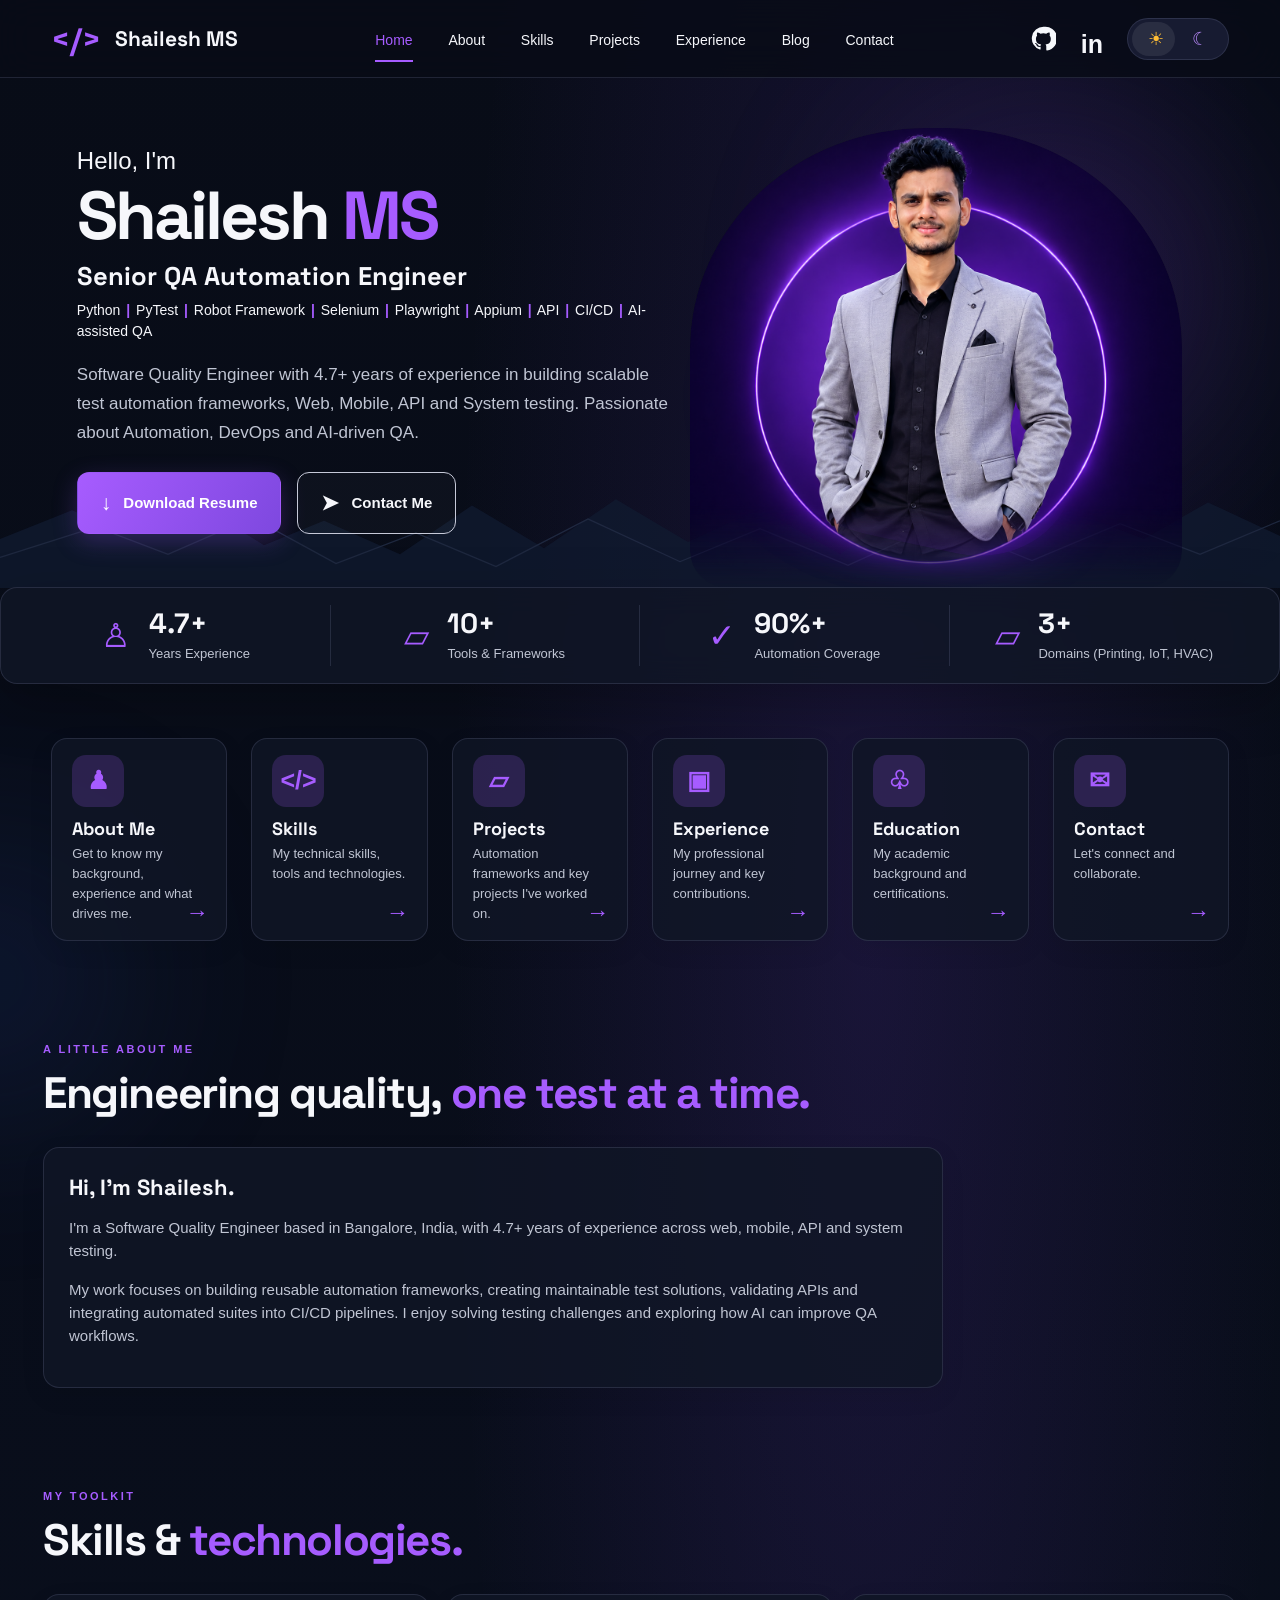
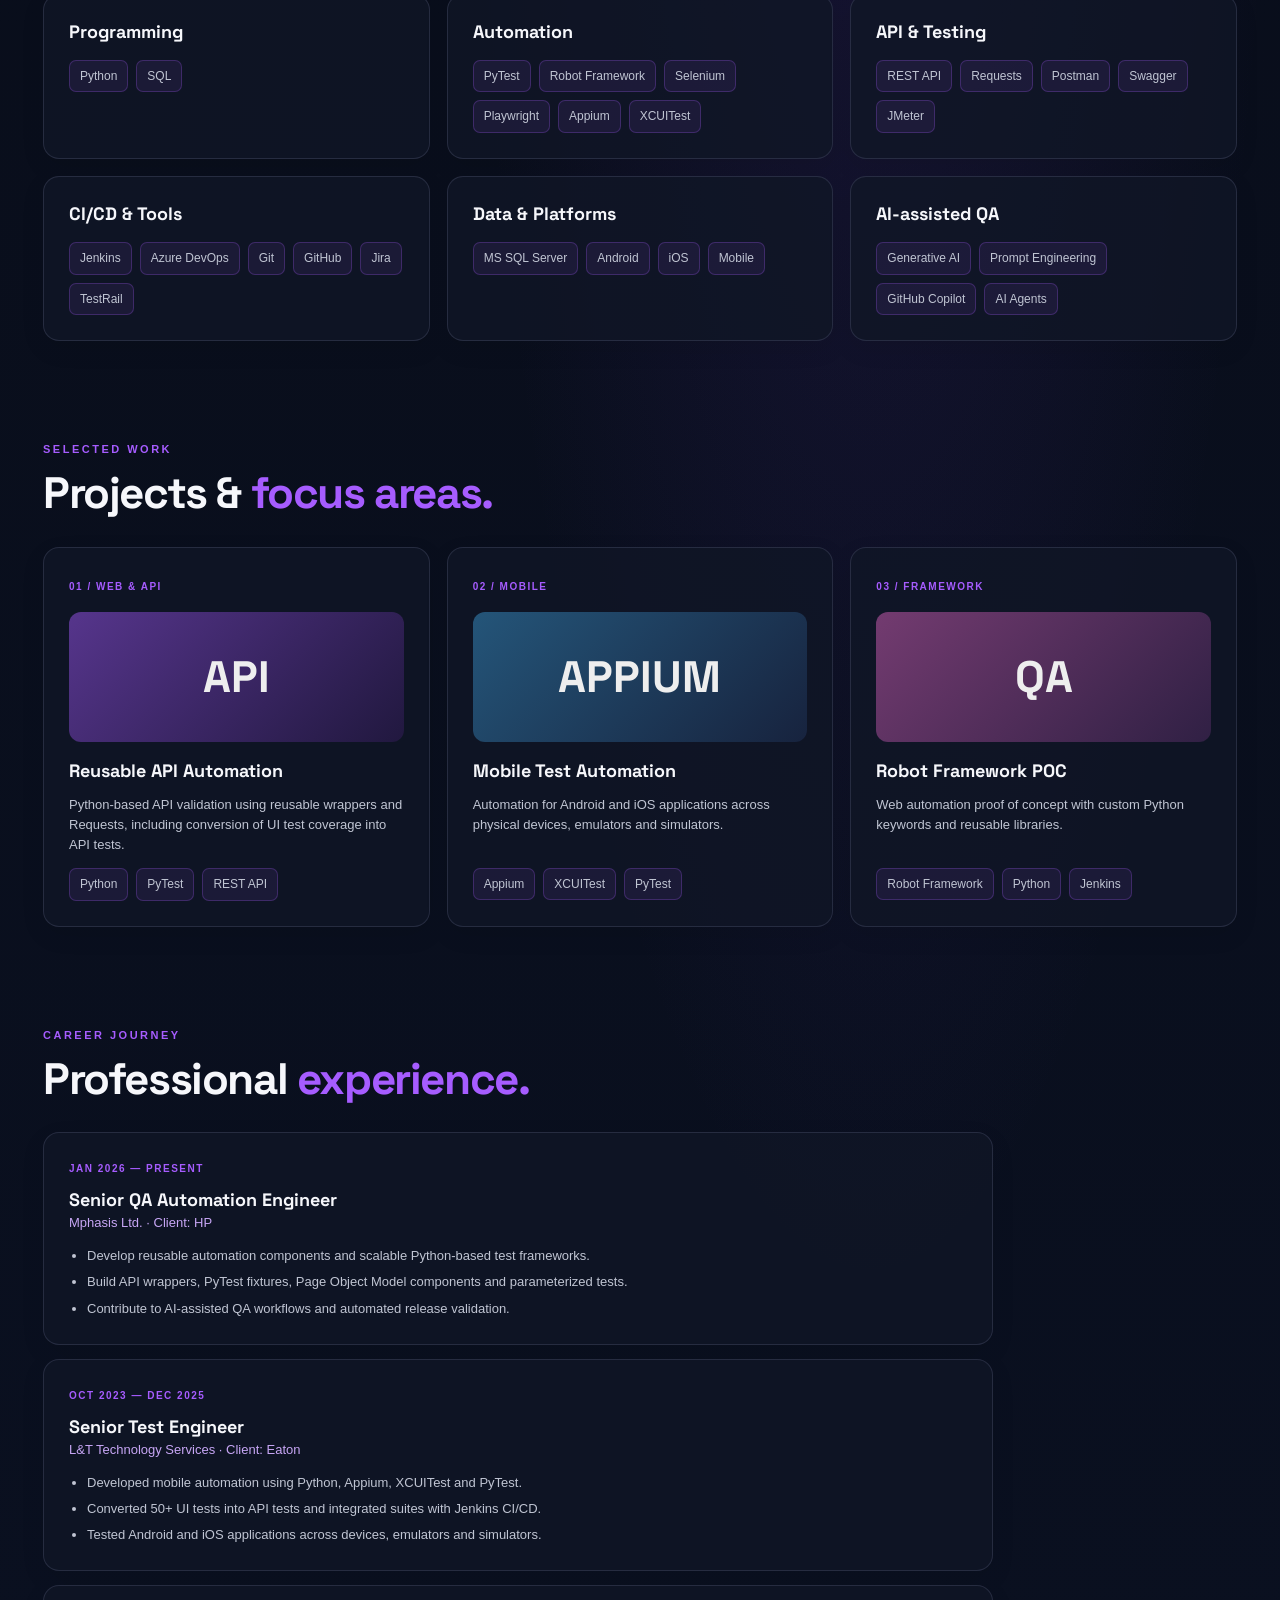
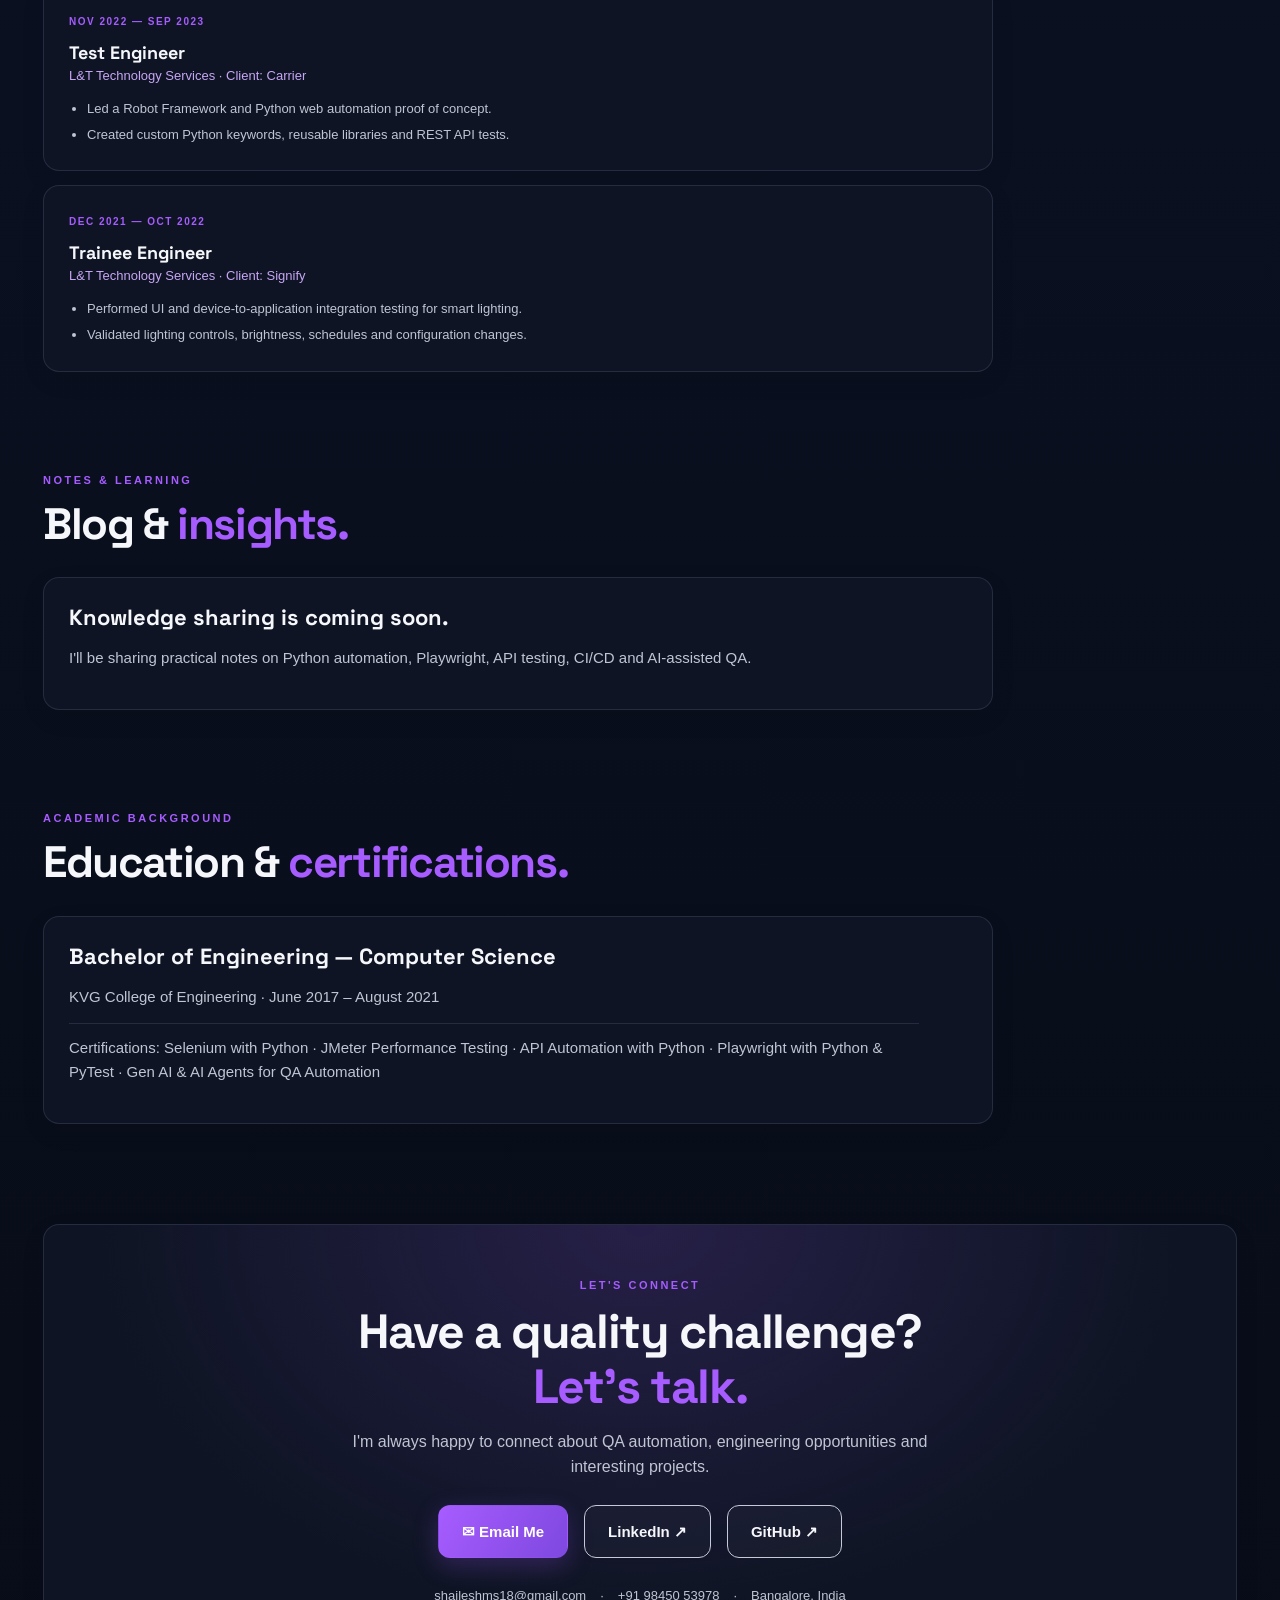
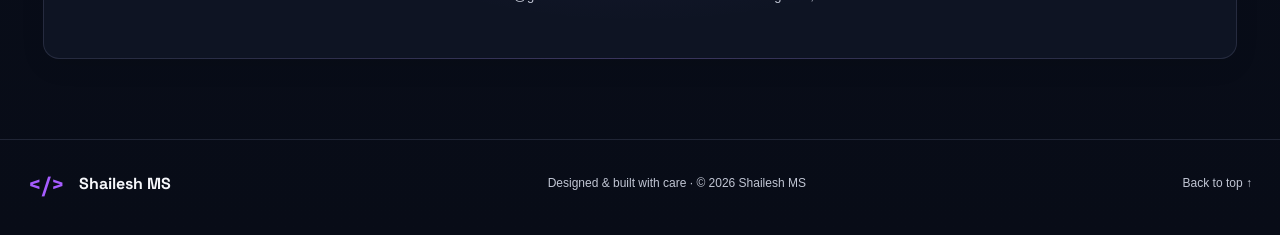
==== commit 0ca33623: "final code changes" ====
--- a/index.html
+++ b/index.html
@@ -1,135 +1,119 @@
 <!DOCTYPE html>
 <html lang="en">
 <head>
-  <meta charset="UTF-8" />
-  <meta name="viewport" content="width=device-width, initial-scale=1.0" />
-  <meta name="description" content="Shailesh MS — Senior QA Automation Engineer specializing in Python, PyTest, Robot Framework, Playwright, API testing and CI/CD." />
+  <meta charset="UTF-8">
+  <meta name="viewport" content="width=device-width, initial-scale=1.0">
+  <meta name="description" content="Shailesh MS — Senior QA Automation Engineer specializing in Python, PyTest, Robot Framework, Playwright, API testing and CI/CD.">
+  <meta name="theme-color" content="#080c17">
   <title>Shailesh MS | Senior QA Automation Engineer</title>
   <link rel="preconnect" href="https://fonts.googleapis.com">
   <link rel="preconnect" href="https://fonts.gstatic.com" crossorigin>
   <link href="https://fonts.googleapis.com/css2?family=DM+Sans:wght@400;500;600;700&family=Space+Grotesk:wght@400;500;600;700&display=swap" rel="stylesheet">
-  <link rel="stylesheet" href="style.css" />
+  <link rel="stylesheet" href="style.css">
   <script src="script.js" defer></script>
 </head>
 <body>
-  <div class="ambient ambient-one"></div><div class="ambient ambient-two"></div>
-  <header class="site-header">
-    <a class="brand" href="#home" aria-label="Shailesh MS home"><span class="brand-mark">&lt;/&gt;</span><span>Shailesh <b>MS</b></span></a>
+  <div class="ambient ambient-a"></div><div class="ambient ambient-b"></div>
+  <header class="header">
+    <a class="brand" href="#home"><span class="brand-icon">&lt;/&gt;</span><span>Shailesh MS</span></a>
     <button class="menu-toggle" aria-label="Toggle navigation" aria-expanded="false"><span></span><span></span><span></span></button>
     <nav class="nav" aria-label="Main navigation">
       <a class="active" href="#home">Home</a><a href="#about">About</a><a href="#skills">Skills</a>
-      <a href="#projects">Projects</a><a href="#experience">Experience</a><a href="#contact">Contact</a>
+      <a href="#projects">Projects</a><a href="#experience">Experience</a><a href="#blog">Blog</a><a href="#contact">Contact</a>
     </nav>
-    <a class="header-cta" href="#contact">Let's talk <span>↗</span></a>
+    <div class="header-actions">
+      <a class="social-icon" href="https://github.com/" target="_blank" rel="noopener" aria-label="GitHub" title="Add your GitHub profile URL"><svg viewBox="0 0 24 24" aria-hidden="true"><path d="M12 .8a11.2 11.2 0 0 0-3.54 21.83c.56.1.76-.24.76-.54v-2.1c-3.1.67-3.76-1.32-3.76-1.32-.5-1.28-1.24-1.62-1.24-1.62-1.01-.69.08-.68.08-.68 1.12.08 1.71 1.15 1.71 1.15 1 .1.75 2.25 3.1 1.7.1-.72.39-1.22.7-1.5-2.48-.28-5.09-1.24-5.09-5.53 0-1.22.44-2.21 1.15-2.99-.12-.28-.5-1.42.11-2.95 0 0 .94-.3 3.08 1.14a10.7 10.7 0 0 1 5.61 0c2.14-1.45 3.08-1.14 3.08-1.14.61 1.53.23 2.67.11 2.95.72.78 1.15 1.77 1.15 2.99 0 4.3-2.61 5.24-5.1 5.52.4.35.75 1.03.75 2.08v3.08c0 .3.2.65.77.54A11.2 11.2 0 0 0 12 .8Z"/></svg></a>
+      <a class="social-icon linkedin" href="https://www.linkedin.com/in/shaileshms" target="_blank" rel="noopener" aria-label="LinkedIn">in</a>
+      <button class="theme-toggle" aria-label="Toggle light and dark theme" title="Toggle theme"><span class="sun">☀</span><span class="moon">☾</span><i></i></button>
+    </div>
   </header>
 
   <main>
-    <section class="hero section" id="home">
+    <section class="hero" id="home">
       <div class="hero-copy">
-        <div class="eyebrow"><span class="status-dot"></span> AVAILABLE FOR THE RIGHT OPPORTUNITY</div>
         <p class="hello">Hello, I'm</p>
         <h1>Shailesh <span>MS</span></h1>
         <h2>Senior QA Automation Engineer</h2>
-        <p class="hero-stack">Python <i>/</i> PyTest <i>/</i> Robot Framework <i>/</i> Selenium <i>/</i> Playwright <i>/</i> API <i>/</i> CI/CD</p>
-        <p class="hero-description">I build reliable, scalable test automation that helps teams ship quality software with confidence. Passionate about automation engineering, API testing and AI-assisted QA.</p>
-        <div class="hero-actions">
-          <a class="button button-primary" href="Shailesh_MS_Resume.pdf" download><span>↓</span> Download Resume</a>
-          <a class="button button-secondary" href="#contact"><span>↗</span> Contact Me</a>
+        <p class="stack">Python <b>|</b> PyTest <b>|</b> Robot Framework <b>|</b> Selenium <b>|</b> Playwright <b>|</b> Appium <b>|</b> API <b>|</b> CI/CD <b>|</b> AI-assisted QA</p>
+        <p class="intro">Software Quality Engineer with 4.7+ years of experience in building scalable test automation frameworks, Web, Mobile, API and System testing. Passionate about Automation, DevOps and AI-driven QA.</p>
+        <div class="hero-buttons">
+          <a class="btn primary" href="Shailesh_MS_Resume.pdf" download><span>↓</span> Download Resume</a>
+          <a class="btn outline" href="#contact"><span>➤</span> Contact Me</a>
         </div>
-        <div class="social-proof"><span class="mini-avatars">QA</span><span>Quality-focused. Automation-driven. Always learning.</span></div>
       </div>
-      <div class="hero-visual" aria-label="Decorative code illustration">
-        <div class="orbit orbit-a"></div><div class="orbit orbit-b"></div>
-        <div class="profile-photo-wrap"><img class="profile-photo" src="shailesh-profile.png" alt="Portrait of Shailesh MS" /><span class="orbit-caption">TEST · LEARN · IMPROVE</span></div>
-        <div class="code-card">
-          <div class="code-top"><span></span><span></span><span></span><label>quality_engineer.py</label></div>
-          <pre><code><em>class</em> <b>QualityEngineer</b>:
-  role = <i>"QA Automation"</i>
-  tools = [
-    <u>"Python"</u>,
-    <u>"PyTest"</u>,
-    <u>"Playwright"</u>,
-    <u>"Robot Framework"</u>
-  ]
-
-  <em>def</em> <b>deliver_quality</b>(self):
-    <strong>return</strong> <i>"Confidence"</i></code></pre>
-        </div>
-        <div class="floating-tag tag-top">✦ Automation first</div><div class="floating-tag tag-bottom">⌘ Python · QA</div>
+      <div class="hero-art">
+        <div class="portrait-glow"></div><div class="portrait-blob"></div>
+        <img src="shailesh-profile.png" alt="Shailesh MS wearing a light grey blazer" class="portrait">
       </div>
-      <div class="hero-grid"></div>
+      <div class="mountains" aria-hidden="true"><svg viewBox="0 0 1600 180" preserveAspectRatio="none"><path d="M0 95 90 48 150 82 230 25 330 105 405 65 500 120 590 40 680 110 770 30 860 100 950 45 1050 120 1140 35 1240 110 1330 45 1430 95 1510 35 1600 90V180H0Z"/><path class="ridge" d="M0 125 120 75 210 120 315 60 420 135 520 85 620 140 735 62 850 132 950 78 1060 138 1175 70 1290 130 1400 70 1500 120 1600 65"/></svg></div>
     </section>
 
-    <section class="stats section" aria-label="Career highlights">
-      <div class="stat"><strong>4.7<span>+</span></strong><small>Years of experience</small></div>
-      <div class="stat"><strong>10<span>+</span></strong><small>Tools &amp; frameworks</small></div>
-      <div class="stat"><strong>50<span>+</span></strong><small>UI tests converted to API tests</small></div>
-      <div class="stat"><strong>3<span>+</span></strong><small>Industry domains</small></div>
+    <section class="stats" aria-label="Career highlights">
+      <div class="stat"><span class="stat-icon">♙</span><div><strong>4.7+</strong><small>Years Experience</small></div></div>
+      <div class="stat"><span class="stat-icon">▱</span><div><strong>10+</strong><small>Tools &amp; Frameworks</small></div></div>
+      <div class="stat"><span class="stat-icon">✓</span><div><strong>90%+</strong><small>Automation Coverage</small></div></div>
+      <div class="stat"><span class="stat-icon">▱</span><div><strong>3+</strong><small>Domains (Printing, IoT, HVAC)</small></div></div>
     </section>
 
-    <section class="section content-section" id="about">
-      <div class="section-heading"><p class="eyebrow">A LITTLE ABOUT ME</p><h2>Engineering quality, <span>one test at a time.</span></h2></div>
-      <div class="about-layout">
-        <div class="about-main glass">
-          <div class="section-icon">✳</div>
-          <h3>Hi, I'm Shailesh.</h3>
-          <p class="muted">I'm a Software Quality Engineer based in Bangalore, India, with 4.7+ years of experience across web, mobile, API and system testing.</p>
-          <p class="muted">My work focuses on building reusable automation frameworks, creating maintainable test solutions, validating APIs and integrating automated suites into CI/CD pipelines. I enjoy solving testing challenges and exploring how AI can improve QA workflows.</p>
-          <div class="about-tags"><span>Automation</span><span>Problem solving</span><span>Continuous learning</span></div>
-        </div>
-        <div class="about-side">
-          <div class="mini-card glass"><span class="mini-icon">⌖</span><div><small>LOCATION</small><b>Bangalore, India</b></div></div>
-          <div class="mini-card glass"><span class="mini-icon">⌘</span><div><small>CORE LANGUAGE</small><b>Python</b></div></div>
-          <div class="mini-card glass"><span class="mini-icon">◎</span><div><small>FOCUS</small><b>Test Automation &amp; QA</b></div></div>
-        </div>
+    <section class="quick-links" aria-label="Explore portfolio">
+      <a class="quick-card" href="#about"><span class="quick-icon">♟</span><h3>About Me</h3><p>Get to know my background, experience and what drives me.</p><b>→</b></a>
+      <a class="quick-card" href="#skills"><span class="quick-icon">&lt;/&gt;</span><h3>Skills</h3><p>My technical skills, tools and technologies.</p><b>→</b></a>
+      <a class="quick-card" href="#projects"><span class="quick-icon">▱</span><h3>Projects</h3><p>Automation frameworks and key projects I've worked on.</p><b>→</b></a>
+      <a class="quick-card" href="#experience"><span class="quick-icon">▣</span><h3>Experience</h3><p>My professional journey and key contributions.</p><b>→</b></a>
+      <a class="quick-card" href="#education"><span class="quick-icon">♧</span><h3>Education</h3><p>My academic background and certifications.</p><b>→</b></a>
+      <a class="quick-card" href="#contact"><span class="quick-icon">✉</span><h3>Contact</h3><p>Let's connect and collaborate.</p><b>→</b></a>
+    </section>
+
+    <section class="content-section" id="about">
+      <div class="section-title"><p class="eyebrow">A LITTLE ABOUT ME</p><h2>Engineering quality, <span>one test at a time.</span></h2></div>
+      <div class="about-panel panel"><h3>Hi, I'm Shailesh.</h3><p>I'm a Software Quality Engineer based in Bangalore, India, with 4.7+ years of experience across web, mobile, API and system testing.</p><p>My work focuses on building reusable automation frameworks, creating maintainable test solutions, validating APIs and integrating automated suites into CI/CD pipelines. I enjoy solving testing challenges and exploring how AI can improve QA workflows.</p></div>
+    </section>
+
+    <section class="content-section" id="skills">
+      <div class="section-title"><p class="eyebrow">MY TOOLKIT</p><h2>Skills &amp; <span>technologies.</span></h2></div>
+      <div class="skills-grid">
+        <article class="panel skill"><h3>Programming</h3><div class="chips"><span>Python</span><span>SQL</span></div></article>
+        <article class="panel skill"><h3>Automation</h3><div class="chips"><span>PyTest</span><span>Robot Framework</span><span>Selenium</span><span>Playwright</span><span>Appium</span><span>XCUITest</span></div></article>
+        <article class="panel skill"><h3>API &amp; Testing</h3><div class="chips"><span>REST API</span><span>Requests</span><span>Postman</span><span>Swagger</span><span>JMeter</span></div></article>
+        <article class="panel skill"><h3>CI/CD &amp; Tools</h3><div class="chips"><span>Jenkins</span><span>Azure DevOps</span><span>Git</span><span>GitHub</span><span>Jira</span><span>TestRail</span></div></article>
+        <article class="panel skill"><h3>Data &amp; Platforms</h3><div class="chips"><span>MS SQL Server</span><span>Android</span><span>iOS</span><span>Mobile</span></div></article>
+        <article class="panel skill"><h3>AI-assisted QA</h3><div class="chips"><span>Generative AI</span><span>Prompt Engineering</span><span>GitHub Copilot</span><span>AI Agents</span></div></article>
       </div>
     </section>
 
-    <section class="section content-section" id="skills">
-      <div class="section-heading"><p class="eyebrow">MY TOOLKIT</p><h2>Skills &amp; <span>technologies.</span></h2><p class="muted">Tools and technologies I use to design, build and validate quality software.</p></div>
-      <div class="skills-grid">
-        <article class="skill-card glass"><div class="skill-icon">⌘</div><h3>Programming</h3><div class="chips"><span>Python</span><span>SQL</span></div></article>
-        <article class="skill-card glass"><div class="skill-icon">◈</div><h3>Automation</h3><div class="chips"><span>PyTest</span><span>Robot Framework</span><span>Selenium</span><span>Playwright</span><span>Appium</span><span>XCUITest</span></div></article>
-        <article class="skill-card glass"><div class="skill-icon">⌁</div><h3>API &amp; Testing</h3><div class="chips"><span>REST API</span><span>Requests</span><span>Postman</span><span>Swagger</span><span>JMeter</span></div></article>
-        <article class="skill-card glass"><div class="skill-icon">⟳</div><h3>CI/CD &amp; Tools</h3><div class="chips"><span>Jenkins</span><span>Azure DevOps</span><span>Git</span><span>GitHub</span><span>Jira</span><span>TestRail</span></div></article>
-        <article class="skill-card glass"><div class="skill-icon">▦</div><h3>Data &amp; Platforms</h3><div class="chips"><span>MS SQL Server</span><span>Web</span><span>Android</span><span>iOS</span><span>Mobile</span></div></article>
-        <article class="skill-card glass"><div class="skill-icon">✧</div><h3>AI-assisted QA</h3><div class="chips"><span>Generative AI</span><span>Prompt Engineering</span><span>GitHub Copilot</span><span>AI Agents</span></div></article>
+    <section class="content-section" id="projects">
+      <div class="section-title"><p class="eyebrow">SELECTED WORK</p><h2>Projects &amp; <span>focus areas.</span></h2></div>
+      <div class="project-grid">
+        <article class="panel project"><small>01 / WEB &amp; API</small><div class="project-art purple">API</div><h3>Reusable API Automation</h3><p>Python-based API validation using reusable wrappers and Requests, including conversion of UI test coverage into API tests.</p><div class="chips"><span>Python</span><span>PyTest</span><span>REST API</span></div></article>
+        <article class="panel project"><small>02 / MOBILE</small><div class="project-art blue">APPIUM</div><h3>Mobile Test Automation</h3><p>Automation for Android and iOS applications across physical devices, emulators and simulators.</p><div class="chips"><span>Appium</span><span>XCUITest</span><span>PyTest</span></div></article>
+        <article class="panel project"><small>03 / FRAMEWORK</small><div class="project-art pink">QA</div><h3>Robot Framework POC</h3><p>Web automation proof of concept with custom Python keywords and reusable libraries.</p><div class="chips"><span>Robot Framework</span><span>Python</span><span>Jenkins</span></div></article>
       </div>
     </section>
 
-    <section class="section content-section" id="projects">
-      <div class="section-heading"><p class="eyebrow">SELECTED WORK</p><h2>Projects &amp; <span>focus areas.</span></h2><p class="muted">A snapshot of the automation and validation work reflected in my experience.</p></div>
-      <div class="projects-grid">
-        <article class="project-card glass"><div class="project-number">01 / WEB &amp; API</div><div class="project-art art-purple"><span>API</span><b>↗</b></div><h3>Reusable API Automation</h3><p class="muted">Built Python-based API validation using reusable wrappers and Requests, including conversion of UI test coverage into API tests.</p><div class="chips"><span>Python</span><span>PyTest</span><span>REST API</span></div></article>
-        <article class="project-card glass"><div class="project-number">02 / MOBILE</div><div class="project-art art-blue"><span>APP</span><b>▣</b></div><h3>Mobile Test Automation</h3><p class="muted">Developed and maintained automation for Android and iOS applications across physical devices, emulators and simulators.</p><div class="chips"><span>Appium</span><span>XCUITest</span><span>PyTest</span></div></article>
-        <article class="project-card glass"><div class="project-number">03 / FRAMEWORK</div><div class="project-art art-pink"><span>QA</span><b>⌘</b></div><h3>Robot Framework POC</h3><p class="muted">Led a web automation proof of concept and created custom Python keywords and reusable libraries for project requirements.</p><div class="chips"><span>Robot Framework</span><span>Python</span><span>Jenkins</span></div></article>
+    <section class="content-section" id="experience">
+      <div class="section-title"><p class="eyebrow">CAREER JOURNEY</p><h2>Professional <span>experience.</span></h2></div>
+      <div class="timeline">
+        <article class="timeline-item panel"><small>JAN 2026 — PRESENT</small><h3>Senior QA Automation Engineer</h3><p class="company">Mphasis Ltd. · Client: HP</p><ul><li>Develop reusable automation components and scalable Python-based test frameworks.</li><li>Build API wrappers, PyTest fixtures, Page Object Model components and parameterized tests.</li><li>Contribute to AI-assisted QA workflows and automated release validation.</li></ul></article>
+        <article class="timeline-item panel"><small>OCT 2023 — DEC 2025</small><h3>Senior Test Engineer</h3><p class="company">L&amp;T Technology Services · Client: Eaton</p><ul><li>Developed mobile automation using Python, Appium, XCUITest and PyTest.</li><li>Converted 50+ UI tests into API tests and integrated suites with Jenkins CI/CD.</li><li>Tested Android and iOS applications across devices, emulators and simulators.</li></ul></article>
+        <article class="timeline-item panel"><small>NOV 2022 — SEP 2023</small><h3>Test Engineer</h3><p class="company">L&amp;T Technology Services · Client: Carrier</p><ul><li>Led a Robot Framework and Python web automation proof of concept.</li><li>Created custom Python keywords, reusable libraries and REST API tests.</li></ul></article>
+        <article class="timeline-item panel"><small>DEC 2021 — OCT 2022</small><h3>Trainee Engineer</h3><p class="company">L&amp;T Technology Services · Client: Signify</p><ul><li>Performed UI and device-to-application integration testing for smart lighting.</li><li>Validated lighting controls, brightness, schedules and configuration changes.</li></ul></article>
       </div>
     </section>
 
-    <section class="section content-section" id="experience">
-      <div class="section-heading"><p class="eyebrow">CAREER JOURNEY</p><h2>Professional <span>experience.</span></h2></div>
-      <div class="timeline">
-        <article class="timeline-item"><div class="timeline-dot"></div><div class="timeline-date">JAN 2026 — PRESENT</div><div class="timeline-card glass"><div class="timeline-head"><div><h3>Senior QA Automation Engineer</h3><p>Mphasis Ltd. <span>· Client: HP</span></p></div><span class="current-pill">Current</span></div><ul><li>Develop reusable automation components and scalable Python-based test frameworks.</li><li>Build API wrappers, PyTest fixtures, Page Object Model components and parameterized tests.</li><li>Contribute to AI-assisted QA workflows and automated release validation.</li></ul></div></article>
-        <article class="timeline-item"><div class="timeline-dot"></div><div class="timeline-date">OCT 2023 — DEC 2025</div><div class="timeline-card glass"><h3>Senior Test Engineer</h3><p>L&amp;T Technology Services <span>· Client: Eaton</span></p><ul><li>Developed mobile automation using Python, Appium, XCUITest and PyTest.</li><li>Converted 50+ UI tests into API tests and integrated suites with Jenkins CI/CD.</li><li>Tested Android and iOS applications across devices, emulators and simulators.</li></ul></div></article>
-        <article class="timeline-item"><div class="timeline-dot"></div><div class="timeline-date">NOV 2022 — SEP 2023</div><div class="timeline-card glass"><h3>Test Engineer</h3><p>L&amp;T Technology Services <span>· Client: Carrier</span></p><ul><li>Led a Robot Framework and Python web automation proof of concept.</li><li>Created custom Python keywords, reusable libraries and REST API tests.</li><li>Automated test execution through Jenkins CI/CD pipelines.</li></ul></div></article>
-        <article class="timeline-item"><div class="timeline-dot"></div><div class="timeline-date">DEC 2021 — OCT 2022</div><div class="timeline-card glass"><h3>Trainee Engineer</h3><p>L&amp;T Technology Services <span>· Client: Signify</span></p><ul><li>Performed UI and device-to-application integration testing for smart lighting.</li><li>Validated lighting controls, brightness, schedules and configuration changes.</li></ul></div></article>
-      </div>
+    <section class="content-section" id="blog">
+      <div class="section-title"><p class="eyebrow">NOTES &amp; LEARNING</p><h2>Blog &amp; <span>insights.</span></h2></div>
+      <div class="panel blog-panel"><h3>Knowledge sharing is coming soon.</h3><p>I'll be sharing practical notes on Python automation, Playwright, API testing, CI/CD and AI-assisted QA.</p></div>
     </section>
 
-    <section class="section content-section education-section">
-      <div class="education-card glass"><div class="section-icon">✦</div><div><p class="eyebrow">EDUCATION</p><h2>Bachelor of Engineering <span>— Computer Science</span></h2><p class="muted">KVG College of Engineering · June 2017 – August 2021</p></div></div>
+    <section class="content-section" id="education">
+      <div class="section-title"><p class="eyebrow">ACADEMIC BACKGROUND</p><h2>Education &amp; <span>certifications.</span></h2></div>
+      <div class="panel education"><h3>Bachelor of Engineering — Computer Science</h3><p>KVG College of Engineering · June 2017 – August 2021</p><p class="certs">Certifications: Selenium with Python · JMeter Performance Testing · API Automation with Python · Playwright with Python &amp; PyTest · Gen AI &amp; AI Agents for QA Automation</p></div>
     </section>
 
-    <section class="section contact-section" id="contact">
-      <div class="contact-panel glass">
-        <p class="eyebrow">LET'S CONNECT</p><h2>Have a quality challenge?<br><span>Let's talk.</span></h2>
-        <p class="muted">I'm always happy to connect about QA automation, engineering opportunities and interesting projects.</p>
-        <div class="contact-actions"><a class="button button-primary" href="mailto:shaileshms18@gmail.com">✉ Email Me</a><a class="button button-secondary" href="https://www.linkedin.com/in/shaileshms" target="_blank" rel="noopener">LinkedIn ↗</a>
-          <a class="button button-secondary" href="https://github.com/YOUR_GITHUB_USERNAME" target="_blank" rel="noopener" aria-label="Visit my GitHub profile">GitHub ↗</a></div>
-        <div class="contact-details"><a href="mailto:shaileshms18@gmail.com">shaileshms18@gmail.com</a><span>·</span><a href="tel:+919845053978">+91 98450 53978</a><span>·</span><span>Bangalore, India</span></div>
-      </div>
+    <section class="content-section contact-section" id="contact">
+      <div class="contact-panel panel"><p class="eyebrow">LET'S CONNECT</p><h2>Have a quality challenge?<br><span>Let's talk.</span></h2><p>I'm always happy to connect about QA automation, engineering opportunities and interesting projects.</p><div class="contact-buttons"><a class="btn primary" href="mailto:shaileshms18@gmail.com">✉ Email Me</a><a class="btn outline" href="https://www.linkedin.com/in/shaileshms" target="_blank" rel="noopener">LinkedIn ↗</a><a class="btn outline" href="https://github.com/" target="_blank" rel="noopener">GitHub ↗</a></div><div class="contact-details"><a href="mailto:shaileshms18@gmail.com">shaileshms18@gmail.com</a><span>·</span><a href="tel:+919845053978">+91 98450 53978</a><span>·</span><span>Bangalore, India</span></div></div>
     </section>
   </main>
-  <footer><a class="brand" href="#home"><span class="brand-mark">&lt;/&gt;</span><span>Shailesh <b>MS</b></span></a><p>Designed &amp; built with care · © <span id="year"></span> Shailesh MS</p><a href="#home" class="back-top">Back to top ↑</a></footer>
+  <footer><a class="brand" href="#home"><span class="brand-icon">&lt;/&gt;</span> Shailesh MS</a><p>Designed &amp; built with care · © <span id="year"></span> Shailesh MS</p><a href="#home">Back to top ↑</a></footer>
 </body>
 </html>
--- a/style.css
+++ b/style.css
@@ -1,14 +1,26 @@
-*{box-sizing:border-box} :root{--bg:#080b14;--panel:#101522;--panel2:#121a2b;--text:#f4f5fb;--muted:#a6aec2;--purple:#a66bff;--purple2:#7d4de2;--line:rgba(176,185,218,.14);--max:1180px}
-html{scroll-behavior:smooth;scroll-padding-top:90px}body{margin:0;background:radial-gradient(ellipse at 75% 8%,rgba(92,48,164,.18),transparent 34%),var(--bg);color:var(--text);font-family:"DM Sans",sans-serif;line-height:1.6;overflow-x:hidden}a{color:inherit;text-decoration:none}.ambient{position:absolute;pointer-events:none;filter:blur(100px);opacity:.22;border-radius:50%;z-index:-1}.ambient-one{width:300px;height:300px;background:#6e3fc6;top:160px;right:8%}.ambient-two{width:260px;height:260px;background:#194b9a;top:1000px;left:-150px}.site-header{height:78px;max-width:1320px;padding:0 42px;margin:auto;display:flex;align-items:center;justify-content:space-between;border-bottom:1px solid var(--line);position:sticky;top:0;z-index:20;background:rgba(8,11,20,.84);backdrop-filter:blur(18px)}.brand{display:flex;align-items:center;gap:12px;font:600 19px "Space Grotesk",sans-serif;white-space:nowrap}.brand b{color:#c49bff}.brand-mark{font-size:26px;color:var(--purple);font-weight:700}.nav{display:flex;align-items:center;gap:30px}.nav a{font-size:13px;color:#c6cada;transition:.2s}.nav a:hover,.nav a.active{color:#c092ff}.nav a.active:after{content:"";height:2px;background:var(--purple);display:block;margin-top:7px}.header-cta{border:1px solid rgba(177,130,255,.45);border-radius:30px;padding:9px 17px;font-size:13px}.header-cta span{color:var(--purple);padding-left:8px}.menu-toggle{display:none;background:none;border:0}
-.section{max-width:1180px;margin:0 auto;padding-left:28px;padding-right:28px}.hero{min-height:570px;padding-top:95px;padding-bottom:68px;display:grid;grid-template-columns:1.05fr .95fr;align-items:center;position:relative}.hero-copy{z-index:2}.eyebrow{font-size:10px;letter-spacing:2px;color:#bb91ff;font-weight:700;margin:0 0 18px}.status-dot{display:inline-block;width:7px;height:7px;border-radius:50%;background:#70e1b0;box-shadow:0 0 12px #70e1b0;margin-right:8px}.hello{font-size:20px;color:#c2c8d8;margin:0 0 3px}.hero h1{font:700 clamp(48px,6vw,76px)/1.08 "Space Grotesk",sans-serif;letter-spacing:-3px;margin:0}.hero h1 span,.section-heading h2 span,.contact-panel h2 span,.education-card h2 span{color:var(--purple)}.hero h2{font:600 22px "Space Grotesk",sans-serif;margin:12px 0 10px}.hero-stack{font-size:12px;color:#d2c5ed}.hero-stack i{color:var(--purple);font-style:normal;padding:0 4px}.hero-description{max-width:570px;color:var(--muted);font-size:15px;margin:20px 0 26px}.hero-actions,.contact-actions{display:flex;gap:13px;flex-wrap:wrap}.button{display:inline-flex;align-items:center;gap:10px;padding:12px 19px;border-radius:9px;font-size:13px;font-weight:700;transition:transform .2s,box-shadow .2s}.button:hover{transform:translateY(-3px)}.button-primary{background:linear-gradient(120deg,#a66bff,#7948dc);box-shadow:0 8px 25px rgba(129,76,218,.2)}.button-secondary{border:1px solid rgba(211,216,238,.4);background:rgba(255,255,255,.025)}.button span{font-size:17px}.social-proof{display:flex;align-items:center;gap:10px;color:#929bb1;font-size:11px;margin-top:30px}.mini-avatars{display:grid;place-items:center;width:27px;height:27px;border-radius:50%;background:#2a2044;color:#d4b5ff;font-size:9px;font-weight:700;border:1px solid #7753aa}.hero-visual{height:470px;min-width:0;position:relative;display:grid;place-items:center;isolation:isolate}.profile-photo-wrap{width:min(100%,410px);aspect-ratio:1/1;height:auto;position:relative;display:flex;align-items:center;justify-content:center;border-radius:50%;overflow:hidden;z-index:1;box-shadow:0 0 55px rgba(128,75,218,.20)}.profile-photo{width:100%;height:100%;object-fit:cover;border-radius:50%;filter:drop-shadow(0 15px 35px rgba(128,75,218,.28));position:relative;z-index:1}.profile-photo-wrap .orbit-caption{bottom:4px;z-index:2;text-shadow:0 2px 8px #090b14}.orbit{position:absolute;border:1px solid rgba(163,119,232,.2);border-radius:50%;transform:rotate(-22deg)}.orbit-a{width:390px;height:160px}.orbit-b{width:340px;height:310px;transform:rotate(48deg)}.orbit-caption{position:absolute;bottom:36px;font-size:8px;letter-spacing:3px;color:#c5a5f7}.code-card{position:absolute;z-index:2;right:-4px;bottom:4px;width:265px;background:rgba(12,17,29,.94);border:1px solid rgba(174,143,228,.25);border-radius:12px;box-shadow:0 18px 50px #0008;overflow:hidden;transform:rotate(2deg)}.code-top{height:32px;background:#1a2031;display:flex;align-items:center;gap:5px;padding:0 11px}.code-top>span{width:7px;height:7px;border-radius:50%;background:#fa6a78}.code-top>span:nth-child(2){background:#f5c45b}.code-top>span:nth-child(3){background:#6bd99a}.code-top label{font-size:8px;color:#9099b0;margin-left:auto}.code-card pre{font:10px/1.7 monospace;color:#d8dcef;padding:10px 14px;margin:0}.code-card em{color:#c18bff;font-style:normal}.code-card b{color:#72d7d0}.code-card i{color:#e5a7d7;font-style:normal}.code-card u{color:#9ddd8b;text-decoration:none}.code-card strong{color:#f2c76f}.floating-tag{z-index:3;position:absolute;background:#181d2d;border:1px solid var(--line);border-radius:30px;padding:7px 12px;font-size:10px;color:#d8c4f6;box-shadow:0 8px 30px #0005}.tag-top{top:24px;right:35px}.tag-bottom{bottom:30px;left:5px}.hero-grid{position:absolute;inset:auto 0 0;height:1px;background:linear-gradient(90deg,transparent,var(--line),transparent)}
-.stats{display:grid;grid-template-columns:repeat(4,1fr);border:1px solid var(--line);background:rgba(17,22,36,.8);border-radius:14px;padding:23px 12px;margin-top:0}.stat{text-align:center;border-right:1px solid var(--line)}.stat:last-child{border:0}.stat strong{font:700 29px "Space Grotesk";display:block}.stat strong span{color:var(--purple)}.stat small{color:var(--muted);font-size:11px}
-.content-section{padding-top:105px}.section-heading{margin-bottom:34px}.section-heading h2,.contact-panel h2{font:600 clamp(30px,4vw,43px)/1.2 "Space Grotesk";letter-spacing:-1.4px;margin:0 0 12px}.section-heading>.muted{margin-top:0}.muted{color:var(--muted);font-size:13px}.about-layout{display:grid;grid-template-columns:1.5fr 1fr;gap:18px}.glass{background:linear-gradient(145deg,rgba(20,27,43,.92),rgba(13,18,30,.9));border:1px solid var(--line);border-radius:14px}.about-main{padding:30px}.section-icon,.skill-icon,.mini-icon{width:42px;height:42px;border-radius:12px;background:rgba(157,100,245,.15);display:grid;place-items:center;color:#c39aff;font-size:20px}.about-main h3{font:600 22px "Space Grotesk";margin:18px 0 8px}.about-main p{max-width:680px}.about-tags,.chips{display:flex;flex-wrap:wrap;gap:7px;margin-top:18px}.about-tags span,.chips span{border:1px solid rgba(172,139,225,.2);background:rgba(150,103,224,.08);color:#c9b6e7;padding:5px 9px;border-radius:5px;font-size:10px}.about-side{display:grid;gap:12px}.mini-card{padding:17px;display:flex;align-items:center;gap:14px}.mini-card small{display:block;color:#929bb0;font-size:8px;letter-spacing:1.5px}.mini-card b{font-size:13px}.skills-grid{display:grid;grid-template-columns:repeat(3,1fr);gap:14px}.skill-card{padding:22px}.skill-card h3{font:600 16px "Space Grotesk";margin:14px 0 0}.skill-card .chips{margin-top:13px}.projects-grid{display:grid;grid-template-columns:repeat(3,1fr);gap:16px}.project-card{padding:18px}.project-number{font-size:9px;letter-spacing:1.5px;color:#9c8db7}.project-art{height:135px;border-radius:10px;margin:14px 0 17px;display:flex;align-items:center;justify-content:space-between;padding:25px;overflow:hidden}.project-art span{font:700 40px "Space Grotesk";opacity:.9}.project-art b{font-size:48px;opacity:.7}.art-purple{background:linear-gradient(135deg,#3a2463,#201b3b)}.art-blue{background:linear-gradient(135deg,#173e63,#18253e)}.art-pink{background:linear-gradient(135deg,#5b294f,#2b1d3b)}.project-card h3{font:600 17px "Space Grotesk";margin:0 0 7px}.project-card p{min-height:68px;font-size:12px}.project-card .chips{margin-top:14px}
-.timeline{max-width:850px;margin-left:5px}.timeline-item{position:relative;padding:0 0 28px 160px;border-left:1px solid rgba(171,129,241,.35);margin-left:8px}.timeline-item:last-child{border-left-color:transparent}.timeline-dot{position:absolute;left:-6px;top:4px;width:11px;height:11px;border-radius:50%;background:#a978f5;box-shadow:0 0 15px #a978f5}.timeline-date{position:absolute;left:22px;top:0;color:#b49bda;font-size:9px;letter-spacing:1px}.timeline-card{padding:21px 23px}.timeline-card h3{font:600 17px "Space Grotesk";margin:0}.timeline-card>p,.timeline-head p{font-size:12px;color:#d5c4f1;margin:4px 0 12px}.timeline-card p span{color:#929bb0}.timeline-card ul{padding-left:17px;color:var(--muted);font-size:11px;margin:10px 0 0}.timeline-card li{padding:3px 0}.timeline-head{display:flex;justify-content:space-between;gap:12px}.current-pill{height:max-content;border:1px solid rgba(103,220,163,.3);color:#80dcae;background:rgba(103,220,163,.08);border-radius:30px;padding:4px 9px;font-size:9px}.education-section{padding-top:55px}.education-card{padding:27px;display:flex;align-items:center;gap:20px}.education-card h2{font:600 22px "Space Grotesk";margin:0 0 5px}.education-card .muted{margin:0}
-.contact-section{padding-top:100px;padding-bottom:80px}.contact-panel{text-align:center;padding:55px 25px;background:radial-gradient(ellipse at 50% 0%,rgba(131,77,213,.18),transparent 65%),linear-gradient(145deg,#151a2b,#101522)}.contact-panel .eyebrow{margin-bottom:14px}.contact-panel h2{font-size:42px}.contact-panel>.muted{max-width:520px;margin:14px auto 24px}.contact-actions{justify-content:center}.contact-details{display:flex;justify-content:center;gap:12px;flex-wrap:wrap;margin-top:30px;color:#aab1c3;font-size:11px}.contact-details a:hover{color:#c49bff}footer{max-width:1180px;margin:auto;border-top:1px solid var(--line);padding:22px 28px 30px;display:flex;align-items:center;justify-content:space-between}footer .brand{font-size:15px}footer .brand-mark{font-size:20px}footer p,footer .back-top{font-size:10px;color:#8e97aa}.back-top:hover{color:#c49bff}
-@media(max-width:900px){.hero-visual{height:410px}.profile-photo-wrap{width:min(100%,350px)}.code-card{right:0;width:235px}.site-header{padding:0 22px}.nav{gap:15px}.nav a{font-size:11px}.header-cta{display:none}.hero{grid-template-columns:1fr  .8fr;padding-top:75px}.hero-visual{transform:scale(.85);transform-origin:center}.skills-grid{grid-template-columns:repeat(2,1fr)}}
-@media(max-width:680px){.site-header{height:68px}.menu-toggle{display:flex;flex-direction:column;gap:5px;padding:10px}.menu-toggle span{width:22px;height:2px;background:#eee;border-radius:2px}.nav{display:none;position:absolute;top:68px;left:0;right:0;background:#0d1220;border-bottom:1px solid var(--line);padding:18px 25px;flex-direction:column;align-items:flex-start;gap:17px}.nav.open{display:flex}.nav a.active:after{display:none}.hero{display:block;padding-top:65px;padding-bottom:35px}.hero h1{font-size:56px}.hero h2{font-size:18px}.hero-description{font-size:13px}.hero-visual{height:330px;margin-top:28px;transform:none}.profile-photo-wrap{width:290px}.code-card{right:0;bottom:-4px;width:210px}.tag-top{top:0;right:4px}.tag-bottom{bottom:8px;left:0}.code-card{right:-12px;bottom:-2px}.tag-top{right:0}.stats{grid-template-columns:repeat(2,1fr);row-gap:20px;padding:20px 8px}.stat:nth-child(2){border:0}.stat strong{font-size:24px}.stat small{font-size:9px}.content-section{padding-top:75px}.about-layout,.projects-grid{grid-template-columns:1fr}.skills-grid{grid-template-columns:1fr 1fr}.about-main{padding:23px}.timeline-item{padding-left:22px;margin-left:7px;padding-top:24px}.timeline-date{left:22px;top:0}.timeline-card{padding:17px}.education-card{align-items:flex-start;padding:20px}.education-card h2{font-size:18px}.contact-panel{padding:42px 18px}.contact-panel h2{font-size:34px}footer{flex-wrap:wrap;gap:10px}footer p{order:3;width:100%;margin:0}.project-card p{min-height:0}}
-@media(max-width:390px){.skills-grid{grid-template-columns:1fr}.hero h1{font-size:48px}.hero-visual{margin-left:-15px;margin-right:-15px;transform:scale(.75)}}
+*{box-sizing:border-box}
+:root{--bg:#080c17;--bg2:#10182a;--panel:rgba(17,23,39,.82);--text:#f6f7fb;--muted:#c0c5d3;--purple:#a65cff;--purple2:#7843d9;--line:rgba(160,170,210,.16);--shadow:0 18px 55px rgba(0,0,0,.25)}
+body.light{--bg:#f4f5fb;--bg2:#e9eaf5;--panel:rgba(255,255,255,.88);--text:#17172a;--muted:#555c70;--line:rgba(70,70,110,.18);--shadow:0 18px 45px rgba(50,40,90,.1)}
+html{scroll-behavior:smooth;scroll-padding-top:90px}
+body{margin:0;background:radial-gradient(ellipse at 68% 18%,rgba(102,55,193,.18),transparent 34%),linear-gradient(180deg,var(--bg),#0a1020 65%,var(--bg));color:var(--text);font-family:"DM Sans",sans-serif;line-height:1.55;overflow-x:hidden;transition:background .25s,color .25s}
+a{color:inherit;text-decoration:none}.ambient{position:fixed;z-index:-1;filter:blur(100px);border-radius:50%;pointer-events:none;opacity:.2}.ambient-a{width:340px;height:340px;background:#8a45ed;right:5%;top:120px}.ambient-b{width:260px;height:260px;background:#284eaa;left:-140px;top:850px}
+.header{height:78px;padding:0 clamp(22px,4vw,66px);display:flex;align-items:center;justify-content:space-between;gap:26px;border-bottom:1px solid var(--line);position:sticky;top:0;z-index:30;background:color-mix(in srgb,var(--bg) 88%,transparent);backdrop-filter:blur(18px)}
+.brand{display:flex;align-items:center;gap:14px;font:700 21px "Space Grotesk",sans-serif;white-space:nowrap}.brand-icon{font-size:31px;color:var(--purple);font-weight:700}
+.nav{display:flex;align-items:center;gap:clamp(16px,2.8vw,42px)}.nav a{font-size:14px;color:var(--text);padding:28px 0 23px;position:relative}.nav a:hover,.nav a.active{color:var(--purple)}.nav a.active:after{content:"";height:2px;position:absolute;bottom:13px;left:0;right:0;background:var(--purple)}
+.header-actions{display:flex;align-items:center;gap:22px}.social-icon{width:26px;height:28px;display:grid;place-items:center;font-weight:800;font-size:22px}.social-icon svg{width:25px;height:25px;fill:currentColor}.linkedin{font-family:Arial,sans-serif;font-size:25px}.theme-toggle{height:42px;width:102px;border:1px solid var(--line);border-radius:28px;background:#171b31;display:flex;align-items:center;justify-content:space-around;position:relative;cursor:pointer;color:white;font-size:18px}.theme-toggle i{position:absolute;width:43px;height:34px;border-radius:22px;background:rgba(255,255,255,.08);left:4px;transition:transform .25s}.theme-toggle .sun,.theme-toggle .moon{z-index:1}.theme-toggle .sun{color:#ffbd35}.theme-toggle .moon{color:#bd8cff}body.light .theme-toggle i{transform:translateX(49px)}.menu-toggle{display:none}
+.hero{max-width:1510px;margin:auto;min-height:480px;padding:60px clamp(28px,6vw,100px) 0;display:grid;grid-template-columns:1.05fr .95fr;align-items:center;position:relative;isolation:isolate;overflow:hidden}
+.hero-copy{z-index:4;padding-bottom:50px}.hello{font-size:24px;margin:0 0 2px}.hero h1{font:700 clamp(54px,5.3vw,76px)/1.04 "Space Grotesk",sans-serif;letter-spacing:-3px;margin:0}.hero h1 span{color:var(--purple)}.hero h2{font:700 clamp(21px,2vw,29px) "Space Grotesk",sans-serif;margin:8px 0 8px}.stack{font-size:14px;margin:0 0 18px}.stack b{color:var(--purple);padding:0 2px}.intro{max-width:700px;color:var(--muted);font-size:17px;line-height:1.7;margin:0 0 24px}.hero-buttons,.contact-buttons{display:flex;gap:16px;flex-wrap:wrap}.btn{display:inline-flex;align-items:center;justify-content:center;gap:12px;padding:14px 23px;border-radius:12px;font-size:15px;font-weight:700;transition:.2s;border:1px solid transparent}.btn:hover{transform:translateY(-3px);box-shadow:0 10px 28px #0003}.btn.primary{background:linear-gradient(120deg,#a75cff,#7e48df);color:white;box-shadow:0 8px 25px #8d50e944}.btn.outline{border-color:#c6c9d8;background:rgba(255,255,255,.025);color:var(--text)}.btn span{font-size:21px}
+.hero-art{height:450px;position:relative;display:flex;align-items:flex-end;justify-content:center;z-index:2}.portrait-glow{position:absolute;width:440px;height:380px;bottom:0;right:14%;background:radial-gradient(ellipse,rgba(132,68,255,.32),transparent 68%);filter:blur(15px)}.portrait-blob{position:absolute;width:330px;height:300px;bottom:45px;left:17%;background:linear-gradient(145deg,#7442c9,#29175d);border-radius:28% 55% 30% 42%;transform:rotate(12deg);box-shadow:0 0 55px #8e4aff44}.portrait{position:relative;z-index:2;width:min(500px,92%);height:460px;object-fit:cover;object-position:center 28%;border-radius:48% 48% 8% 8%;mix-blend-mode:normal;filter:drop-shadow(0 12px 24px #0008);mask-image:linear-gradient(to bottom,#000 0%,#000 82%,transparent 100%);-webkit-mask-image:linear-gradient(to bottom,#000 0%,#000 82%,transparent 100%)}
 
-/* Contact links: keep all three actions balanced on narrow screens. */
-.contact-actions .button{min-width:145px;justify-content:center}
-@media(max-width:480px){.contact-actions{gap:10px}.contact-actions .button{flex:1 1 135px;padding:12px 14px}.contact-details{font-size:10px}}
+.mountains{position:absolute;z-index:-1;left:0;right:0;bottom:-3px;height:110px;opacity:.75}.mountains svg{width:100%;height:100%}.mountains path{fill:#111b31}.mountains .ridge{fill:none;stroke:#26324c;stroke-width:2}
+.stats{position:relative;z-index:6;max-width:1350px;margin:-1px auto 0;padding:17px 20px;display:grid;grid-template-columns:repeat(4,1fr);background:var(--panel);border:1px solid var(--line);border-radius:17px;box-shadow:var(--shadow);backdrop-filter:blur(15px)}
+.stat{display:flex;align-items:center;justify-content:center;gap:18px;border-right:1px solid var(--line);min-height:55px}.stat:last-child{border:0}.stat-icon{font-size:33px;line-height:1;color:var(--purple)}.stat strong{display:block;font:700 28px "Space Grotesk"}.stat small{font-size:13px;color:var(--muted)}
+.quick-links{max-width:1510px;margin:54px auto 0;padding:0 clamp(28px,4vw,65px);display:grid;grid-template-columns:repeat(6,1fr);gap:24px}.quick-card,.panel{background:var(--panel);border:1px solid var(--line);border-radius:16px;box-shadow:0 8px 25px rgba(0,0,0,.08)}.quick-card{min-height:190px;padding:16px 20px;position:relative;transition:.22s}.quick-card:hover{transform:translateY(-5px);border-color:#9b68e8;box-shadow:0 12px 32px #713bb222}.quick-icon{width:52px;height:52px;display:grid;place-items:center;background:rgba(145,83,225,.22);border-radius:14px;color:var(--purple);font-size:25px;font-weight:700}.quick-card h3{font:700 18px "Space Grotesk";margin:10px 0 4px}.quick-card p{font-size:13px;color:var(--muted);margin:0;line-height:1.55}.quick-card>b{position:absolute;right:18px;bottom:10px;color:var(--purple);font-size:23px}
+.content-section{max-width:1250px;margin:0 auto;padding:100px 28px 0;scroll-margin-top:80px}.section-title{margin-bottom:28px}.eyebrow{font-size:11px;letter-spacing:2.5px;font-weight:700;color:var(--purple);margin:0 0 10px}.section-title h2,.contact-panel h2{font:700 clamp(30px,4vw,44px)/1.15 "Space Grotesk";letter-spacing:-1.4px;margin:0}.section-title h2 span,.contact-panel h2 span{color:var(--purple)}.panel{padding:25px}.about-panel{max-width:900px}.about-panel h3,.blog-panel h3,.education h3{font:700 22px "Space Grotesk";margin:0 0 10px}.about-panel p,.blog-panel p,.education p{color:var(--muted);font-size:15px;max-width:850px}.skills-grid,.project-grid{display:grid;grid-template-columns:repeat(3,1fr);gap:17px}.skill h3{font:700 18px "Space Grotesk";margin:0 0 17px}.chips{display:flex;flex-wrap:wrap;gap:8px}.chips span{padding:6px 10px;border:1px solid rgba(166,92,255,.25);background:rgba(147,82,223,.1);color:var(--muted);border-radius:7px;font-size:12px}.project small,.timeline-item>small{font-size:10px;letter-spacing:1.5px;color:var(--purple);font-weight:700}.project-art{height:130px;margin:14px 0 17px;border-radius:12px;display:flex;align-items:center;justify-content:center;font:700 44px "Space Grotesk";color:#eee}.project-art.purple{background:linear-gradient(135deg,#56358c,#21183f)}.project-art.blue{background:linear-gradient(135deg,#245579,#17233e)}.project-art.pink{background:linear-gradient(135deg,#733b70,#302044)}.project h3{font:700 18px "Space Grotesk";margin:0 0 6px}.project p{font-size:13px;color:var(--muted);min-height:60px}.timeline{display:grid;gap:14px;max-width:950px}.timeline-item{padding:22px 25px}.timeline-item h3{font:700 18px "Space Grotesk";margin:8px 0 0}.company{color:#c7a6f5;margin:2px 0 10px;font-size:13px}.timeline-item ul{color:var(--muted);font-size:13px;padding-left:18px;margin:0}.timeline-item li{padding:3px 0}.blog-panel,.education{max-width:950px}.certs{border-top:1px solid var(--line);padding-top:12px}.contact-section{padding-bottom:80px}.contact-panel{text-align:center;padding:52px 25px;background:radial-gradient(ellipse at 50% 0%,rgba(132,78,217,.2),transparent 65%),var(--panel)}.contact-panel h2{font-size:clamp(34px,4vw,48px)}.contact-panel>p:not(.eyebrow){max-width:650px;margin:16px auto 25px;color:var(--muted)}.contact-buttons{justify-content:center}.contact-details{display:flex;justify-content:center;flex-wrap:wrap;gap:14px;margin-top:28px;color:var(--muted);font-size:13px}.contact-details a:hover,footer a:hover{color:var(--purple)}
+footer{max-width:1350px;margin:auto;padding:22px 28px 30px;border-top:1px solid var(--line);display:flex;align-items:center;justify-content:space-between;gap:20px}footer .brand{font-size:16px}footer .brand-icon{font-size:22px}footer p,footer>a:last-child{font-size:12px;color:var(--muted)}
+@media(max-width:1180px){.header{gap:15px}.nav{gap:17px}.nav a{font-size:12px}.header-actions{gap:13px}.quick-links{grid-template-columns:repeat(3,1fr)}.hero{padding-left:5%;padding-right:5%}}
+@media(max-width:900px){.header{height:70px}.menu-toggle{display:flex;flex-direction:column;gap:5px;background:transparent;border:0;padding:10px;order:3}.menu-toggle span{width:23px;height:2px;background:var(--text);border-radius:2px}.nav{display:none;position:absolute;left:0;right:0;top:70px;padding:18px 28px 24px;background:var(--bg);border-bottom:1px solid var(--line);flex-direction:column;align-items:flex-start;gap:8px}.nav.open{display:flex}.nav a{padding:8px 0;font-size:14px}.nav a.active:after{bottom:2px}.header-actions{margin-left:auto}.hero{grid-template-columns:1fr .9fr;padding-top:50px;min-height:460px}.portrait{height:400px;width:min(460px,92%)}.hero-art{height:400px}.intro{font-size:15px}.stats{margin-left:22px;margin-right:22px}.stat{gap:10px}.stat small{font-size:11px}}
+@media(max-width:650px){.header{padding:0 17px}.brand{font-size:18px}.brand-icon{font-size:25px}.header-actions{gap:10px}.social-icon{width:22px}.theme-toggle{width:78px;height:36px}.theme-toggle i{width:32px;height:28px}.theme-toggle .sun,.theme-toggle .moon{font-size:15px}body.light .theme-toggle i{transform:translateX(36px)}
+.hero{display:flex;flex-direction:column;align-items:stretch;padding:48px 24px 0;min-height:unset}.hero-copy{padding-bottom:0}.hello{font-size:20px}.hero h1{font-size:53px;letter-spacing:-2px}.hero h2{font-size:20px}.stack{font-size:12px;line-height:1.8}.intro{font-size:14px;line-height:1.65}.btn{padding:12px 16px;font-size:13px}.hero-art{height:350px;margin-top:20px}.portrait{height:350px;width:88%;object-position:center 24%}.portrait-blob{width:250px;height:230px;left:12%;bottom:40px}.portrait-glow{width:300px;height:280px;right:8%}.mountains{height:65px}
+.stats{grid-template-columns:repeat(2,1fr);margin:0 15px;padding:12px 6px;row-gap:12px}.stat{justify-content:flex-start;padding:8px 10px;border-right:1px solid var(--line)}.stat:nth-child(2){border-right:0}.stat:nth-child(3){border-right:1px solid var(--line)}.stat-icon{font-size:25px}.stat strong{font-size:22px}.stat small{font-size:10px}.quick-links{margin-top:30px;padding:0 16px;grid-template-columns:repeat(2,1fr);gap:12px}.quick-card{min-height:170px;padding:14px}.quick-icon{width:43px;height:43px;font-size:21px}.quick-card h3{font-size:16px}.quick-card p{font-size:11px}.content-section{padding:72px 18px 0}.skills-grid,.project-grid{grid-template-columns:1fr}.section-title h2{font-size:31px}.project p{min-height:0}.contact-panel{padding:38px 17px}.contact-details{font-size:11px;gap:8px}footer{padding:20px;flex-wrap:wrap}footer p{order:3;width:100%;margin:0}}
+@media(max-width:370px){.social-icon.linkedin{display:none}.hero h1{font-size:46px}.quick-links{grid-template-columns:1fr}.quick-card{min-height:145px}}
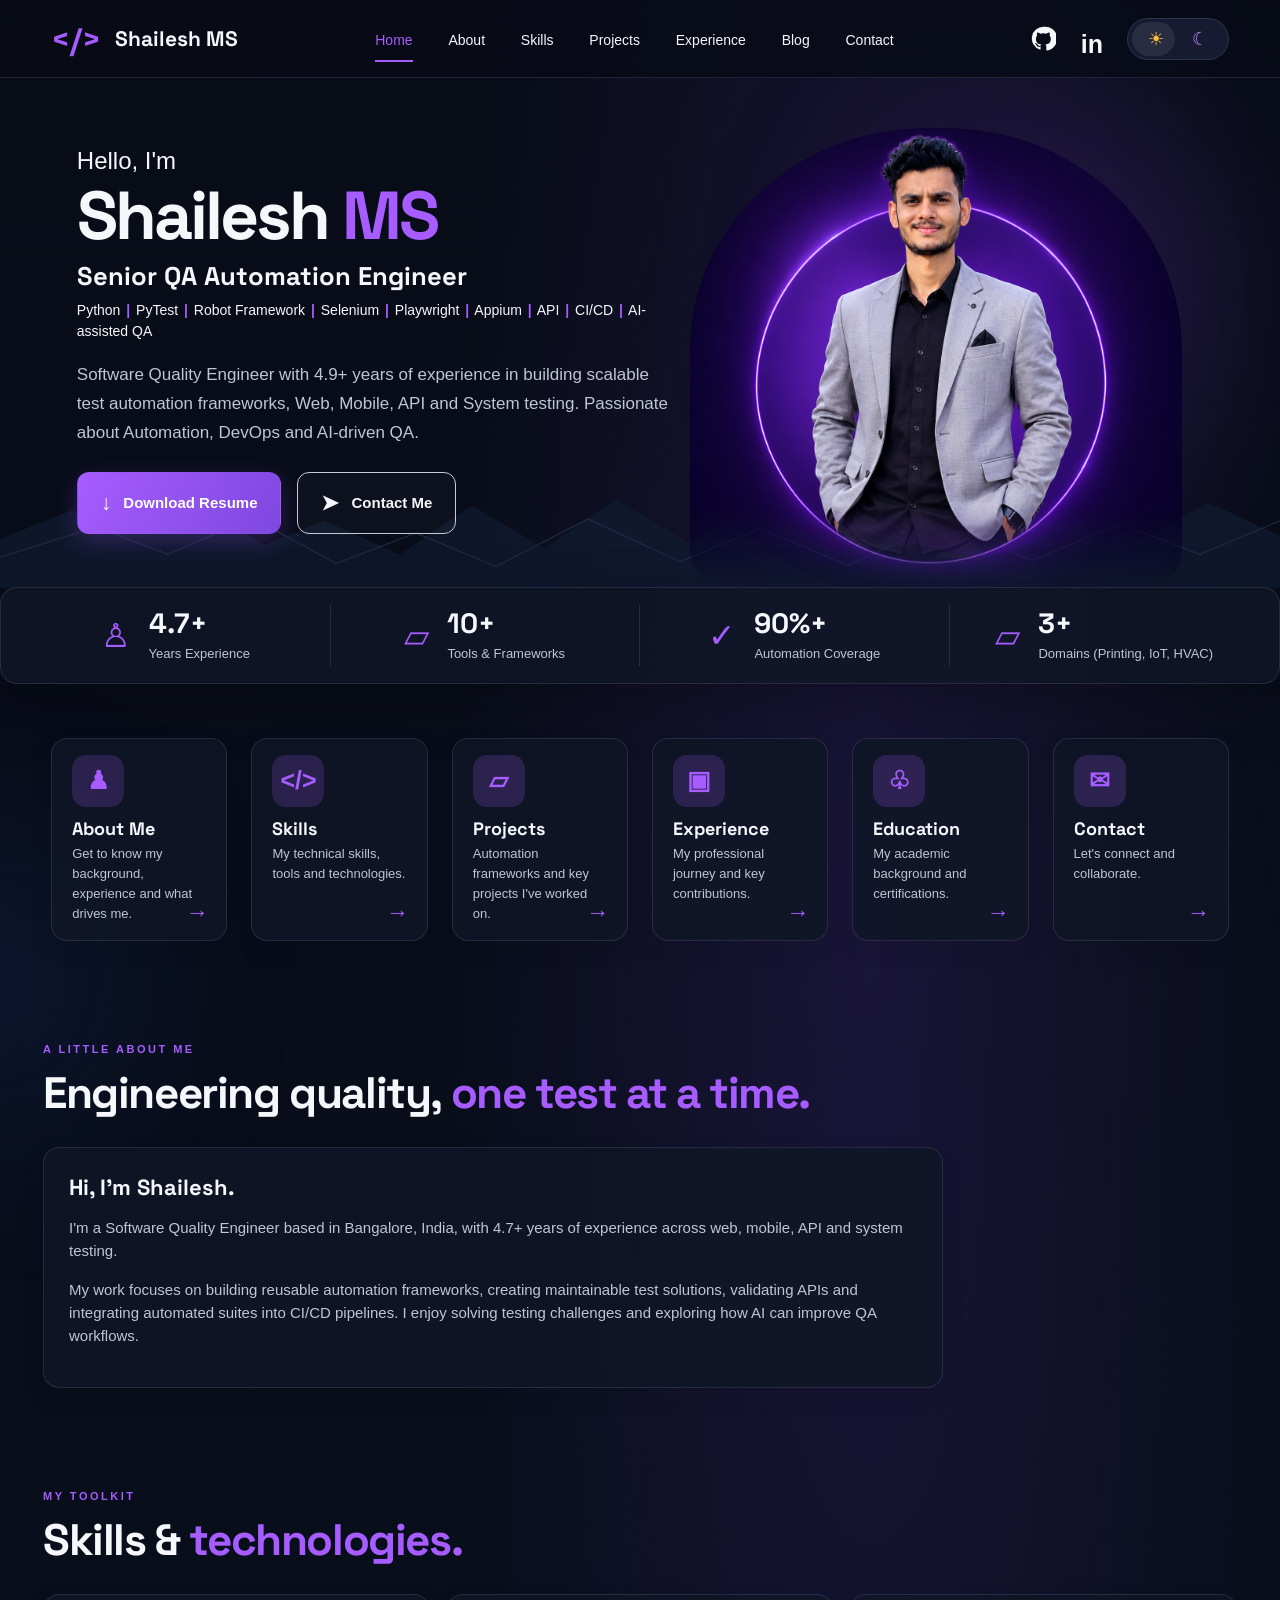
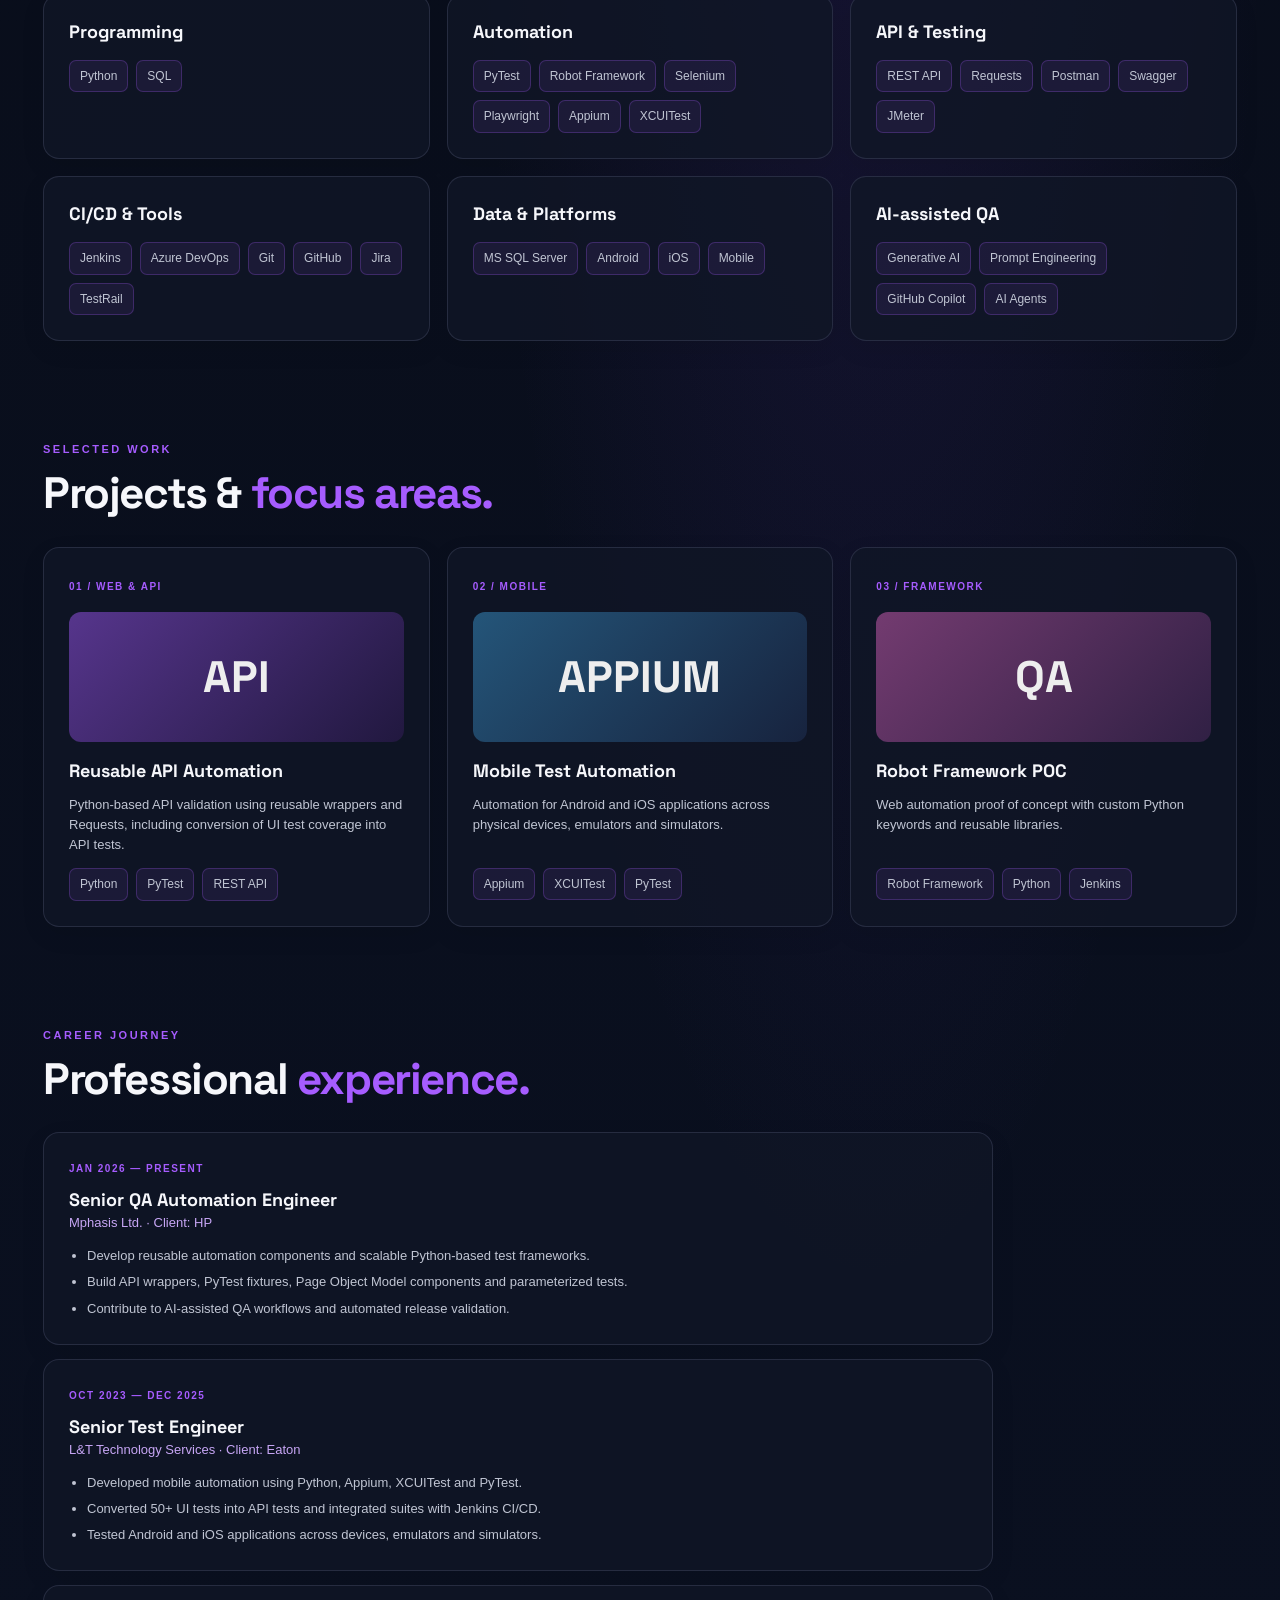
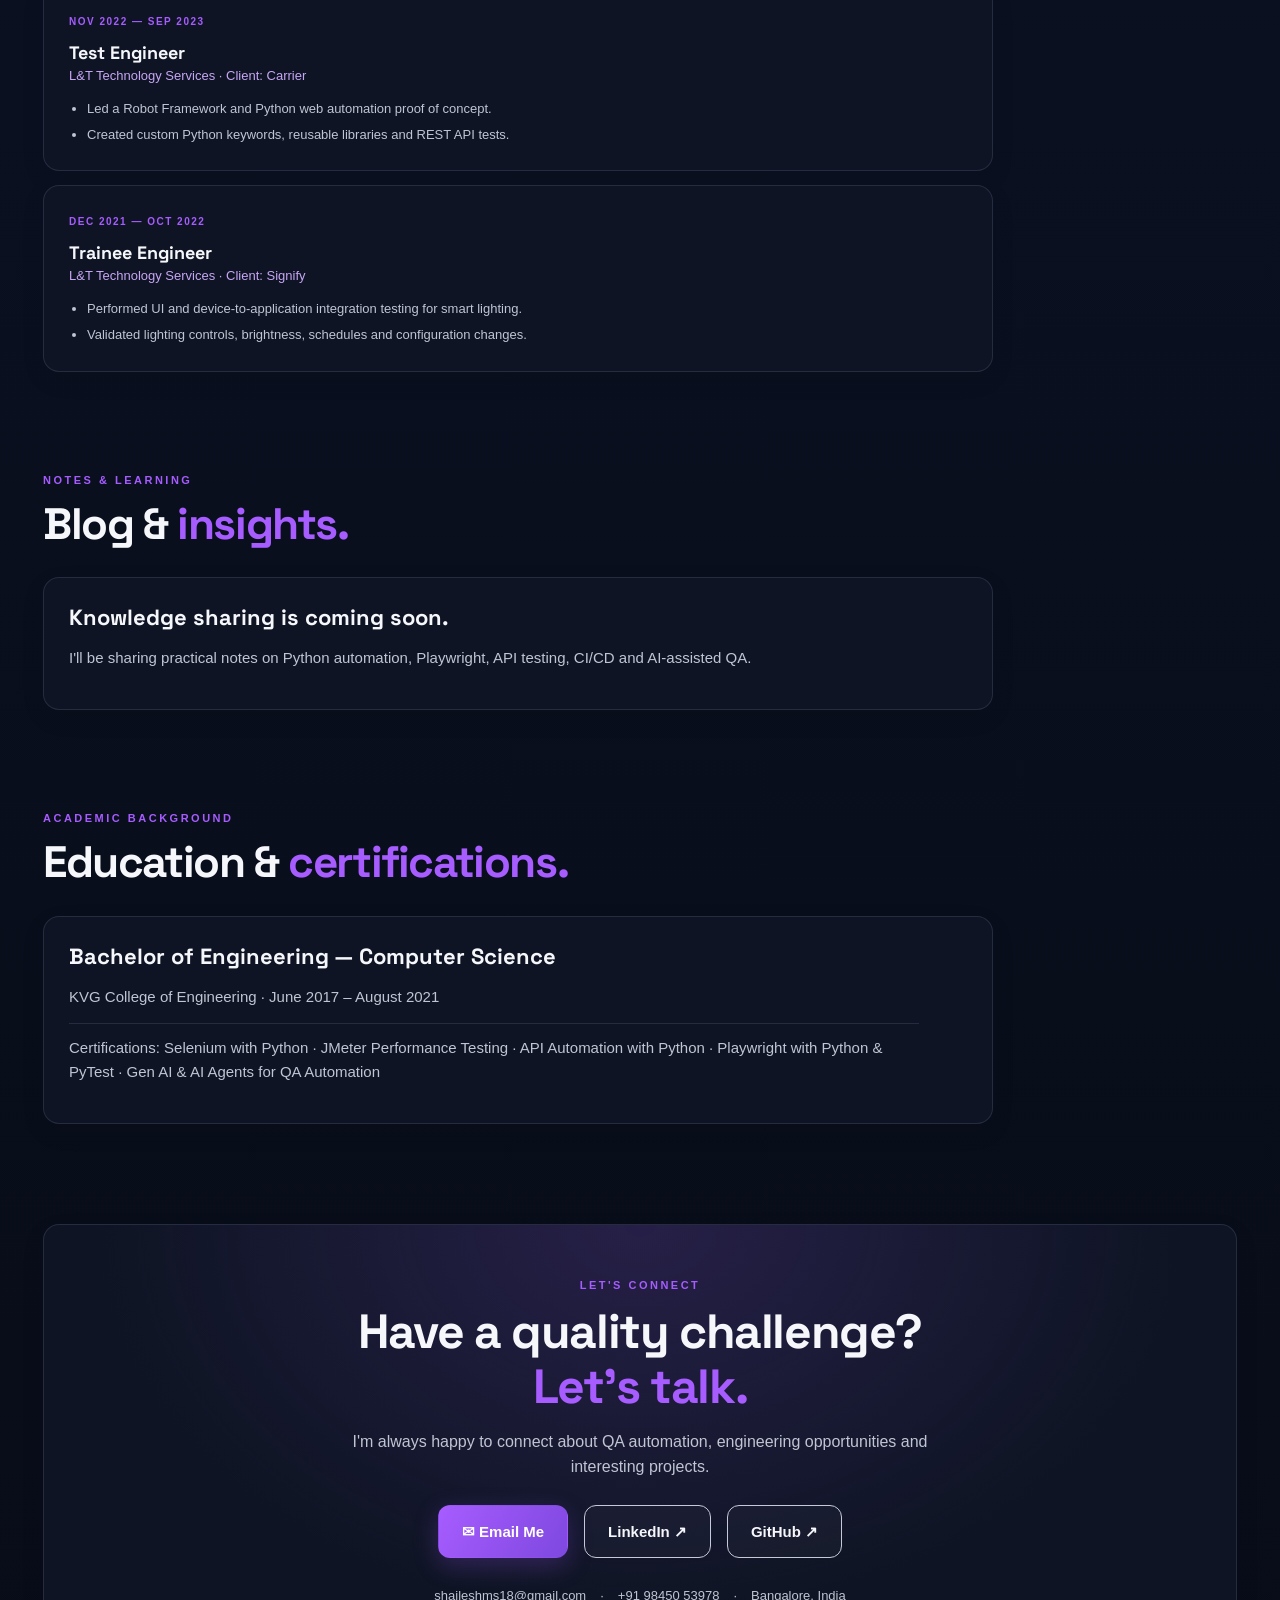
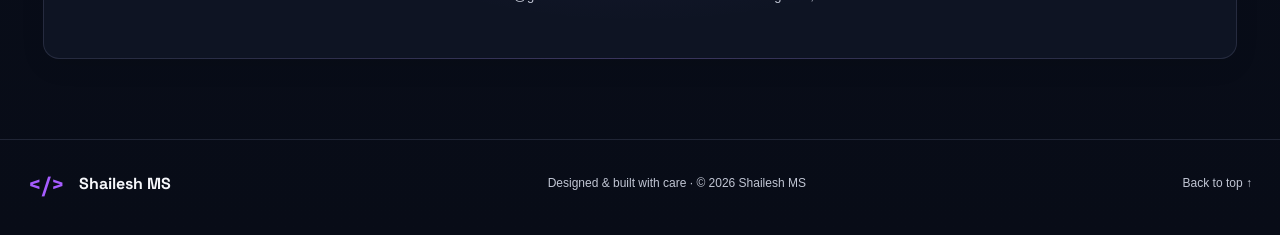
==== commit 9f97e9d6: "changes" ====
--- a/index.html
+++ b/index.html
@@ -35,7 +35,7 @@
         <h1>Shailesh <span>MS</span></h1>
         <h2>Senior QA Automation Engineer</h2>
         <p class="stack">Python <b>|</b> PyTest <b>|</b> Robot Framework <b>|</b> Selenium <b>|</b> Playwright <b>|</b> Appium <b>|</b> API <b>|</b> CI/CD <b>|</b> AI-assisted QA</p>
-        <p class="intro">Software Quality Engineer with 4.7+ years of experience in building scalable test automation frameworks, Web, Mobile, API and System testing. Passionate about Automation, DevOps and AI-driven QA.</p>
+        <p class="intro">Software Quality Engineer with 4.9+ years of experience in building scalable test automation frameworks, Web, Mobile, API and System testing. Passionate about Automation, DevOps and AI-driven QA.</p>
         <div class="hero-buttons">
           <a class="btn primary" href="Shailesh_MS_Resume.pdf" download><span>↓</span> Download Resume</a>
           <a class="btn outline" href="#contact"><span>➤</span> Contact Me</a>
@@ -116,4 +116,4 @@
   </main>
   <footer><a class="brand" href="#home"><span class="brand-icon">&lt;/&gt;</span> Shailesh MS</a><p>Designed &amp; built with care · © <span id="year"></span> Shailesh MS</p><a href="#home">Back to top ↑</a></footer>
 </body>
-</html>+</html>
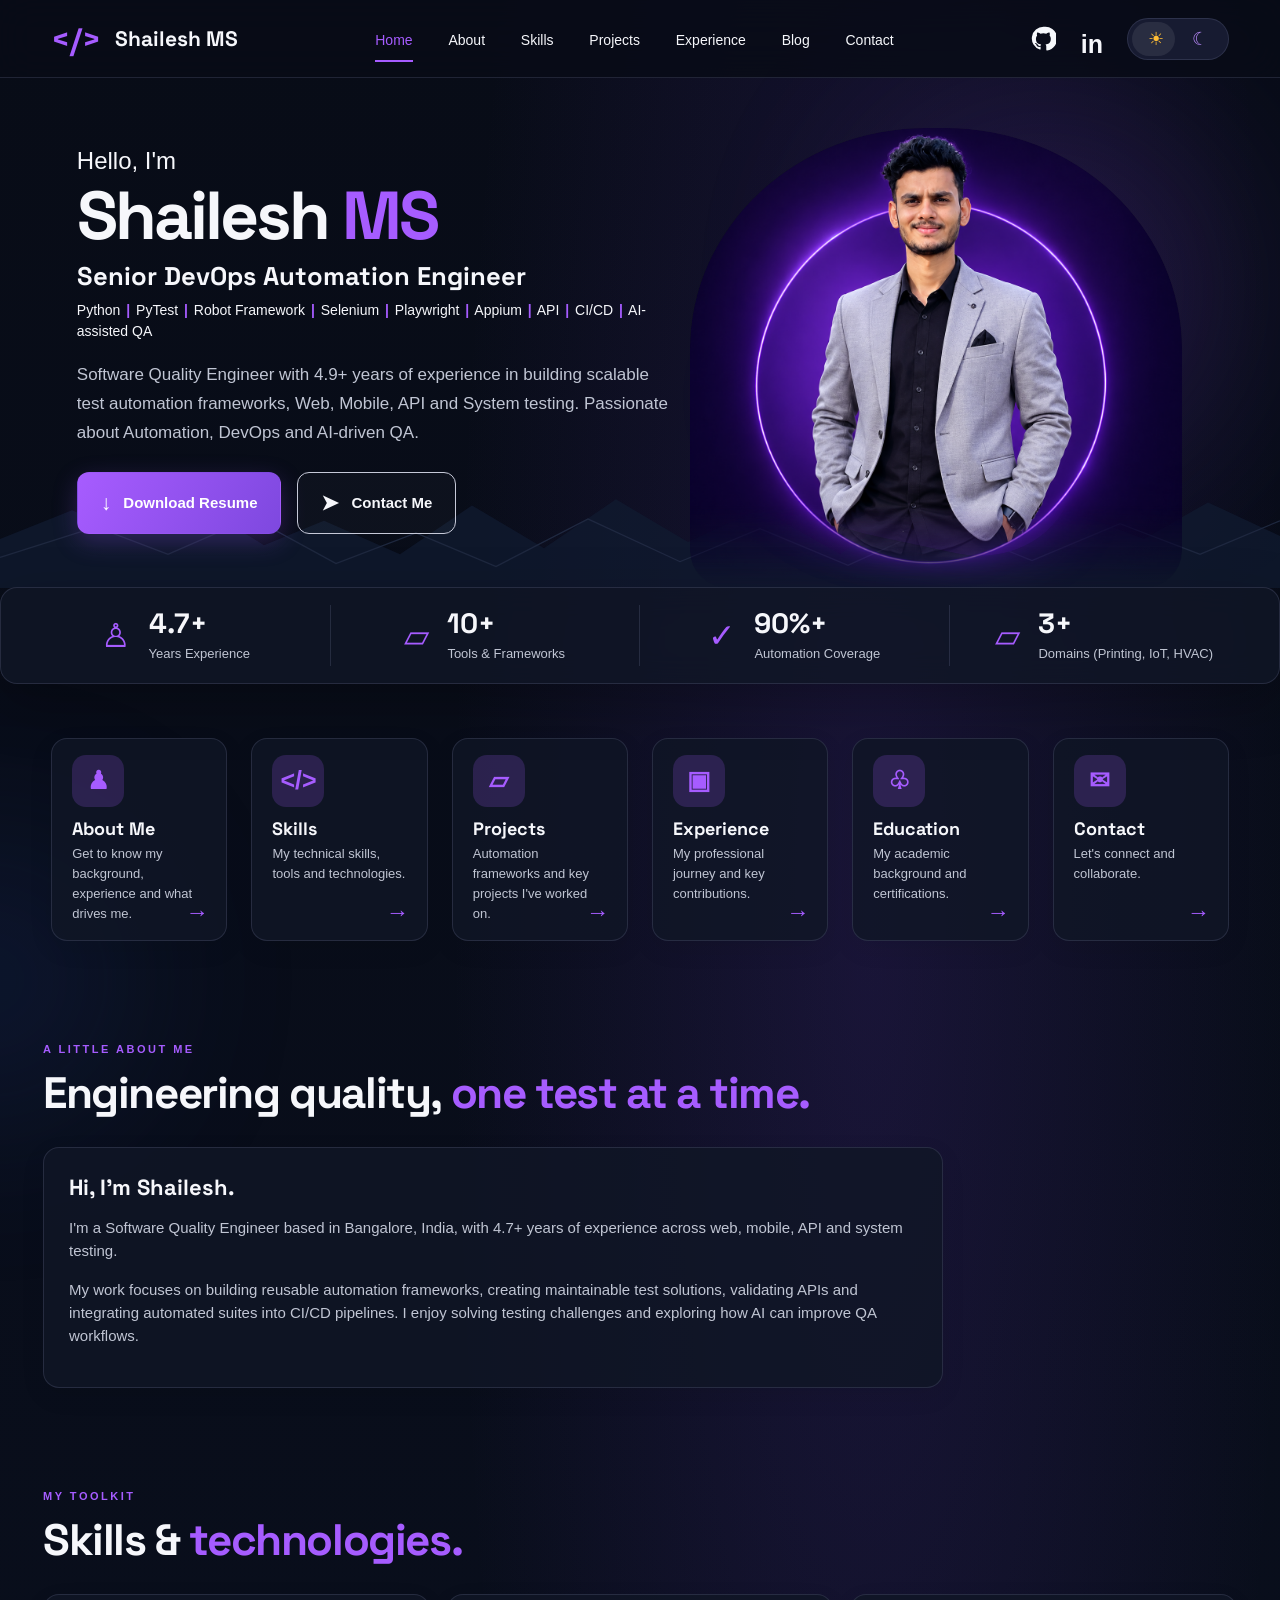
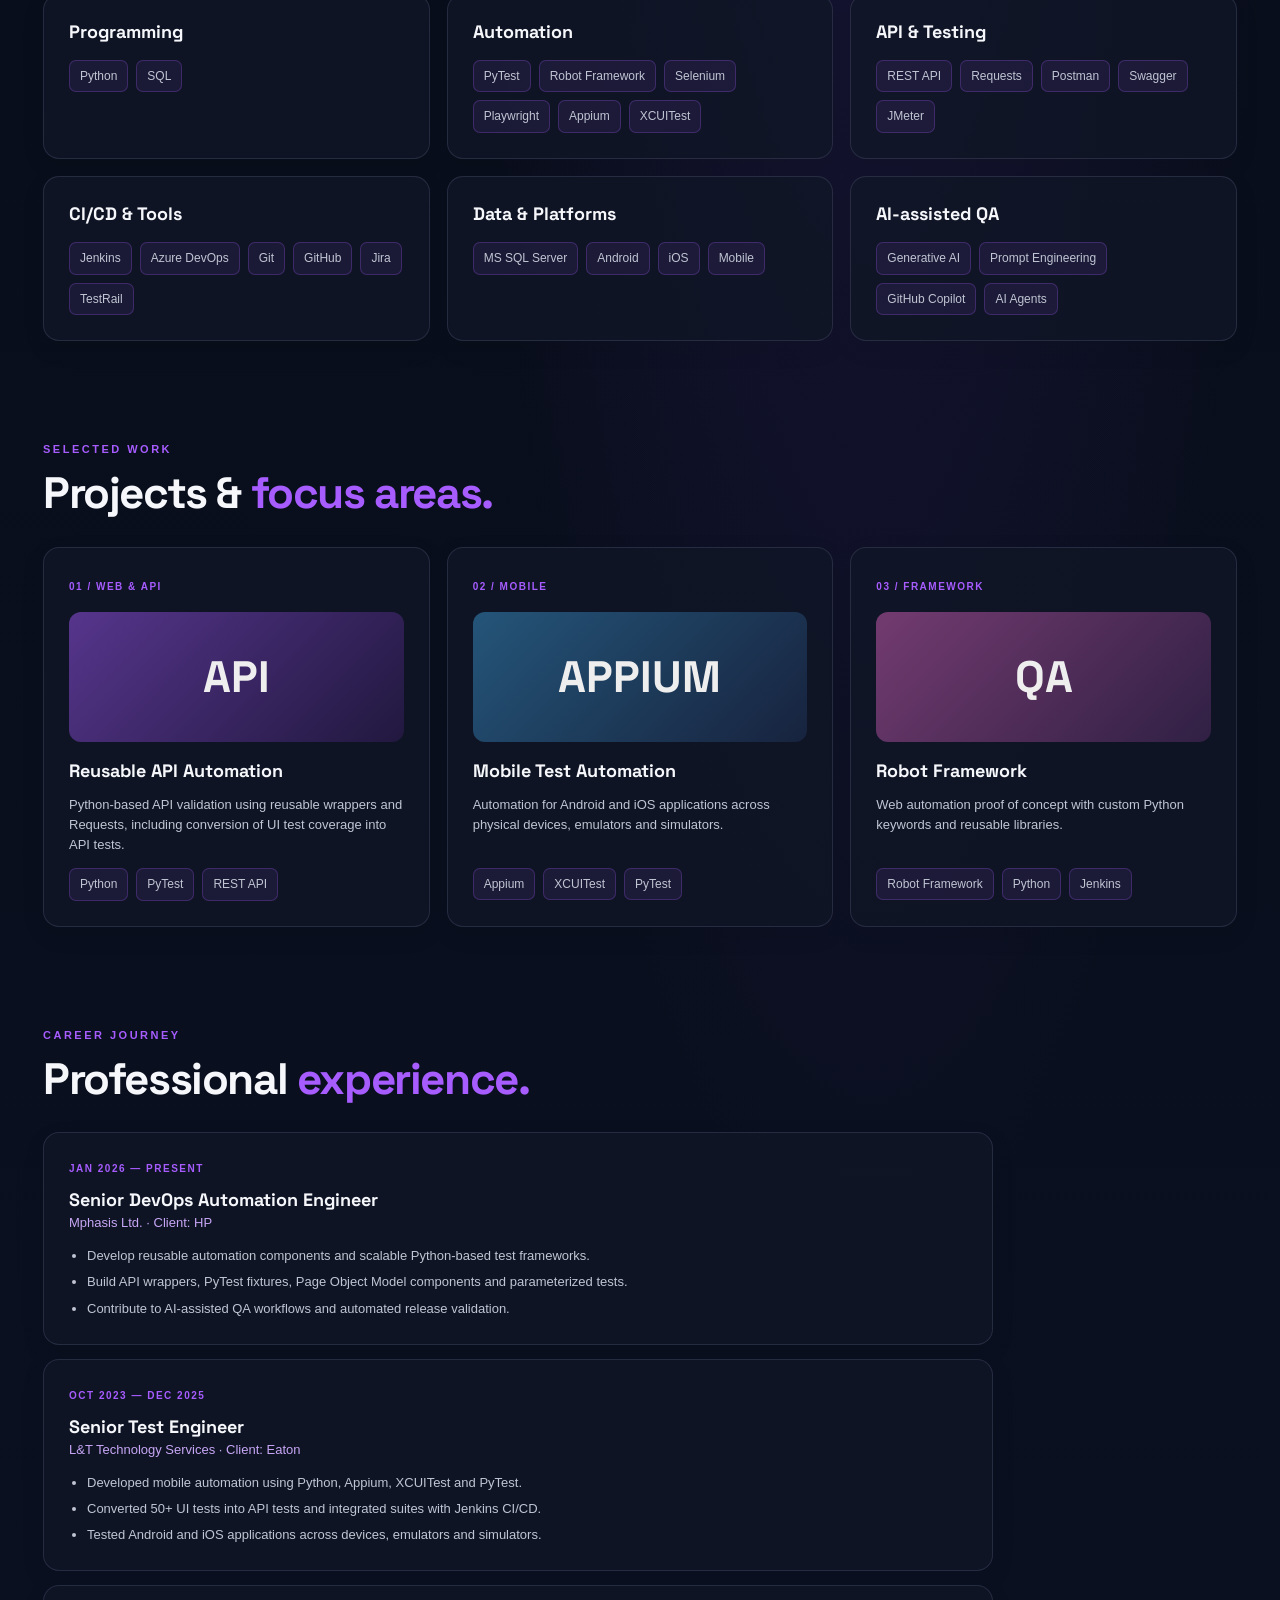
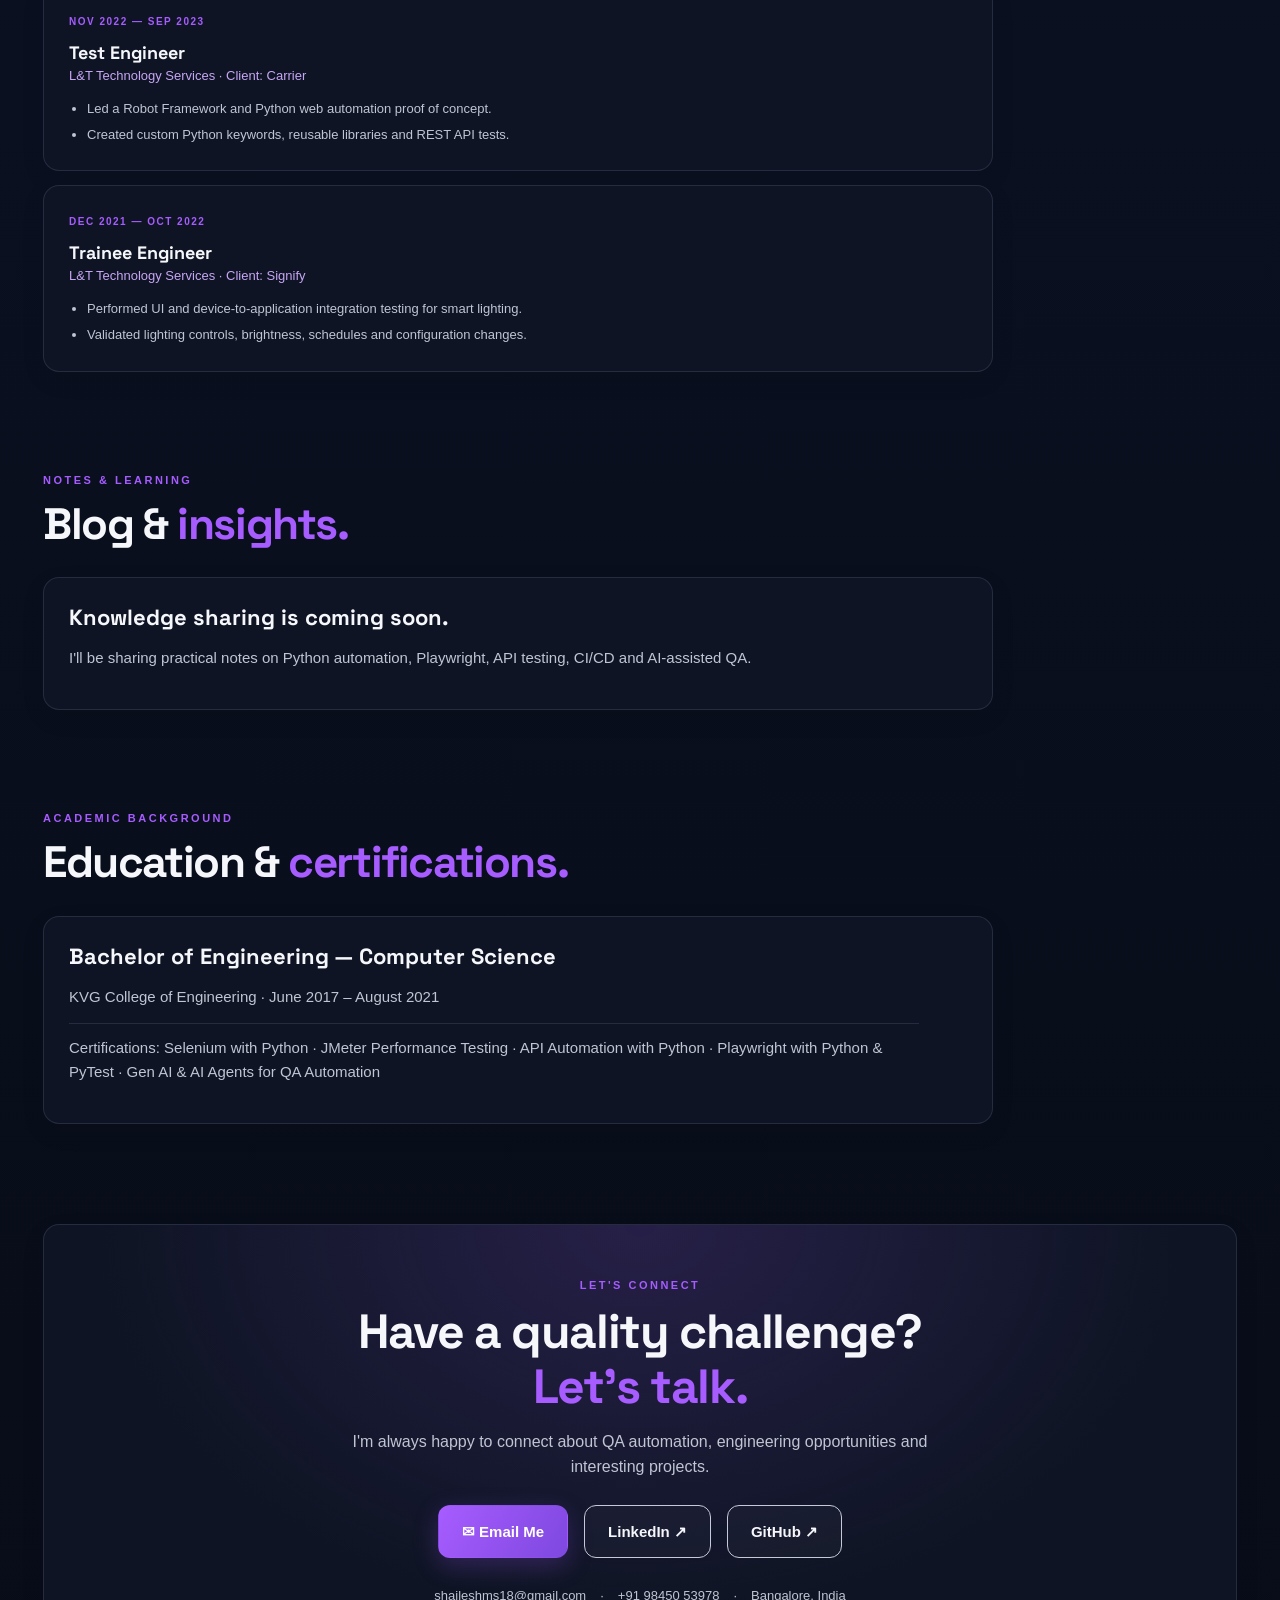
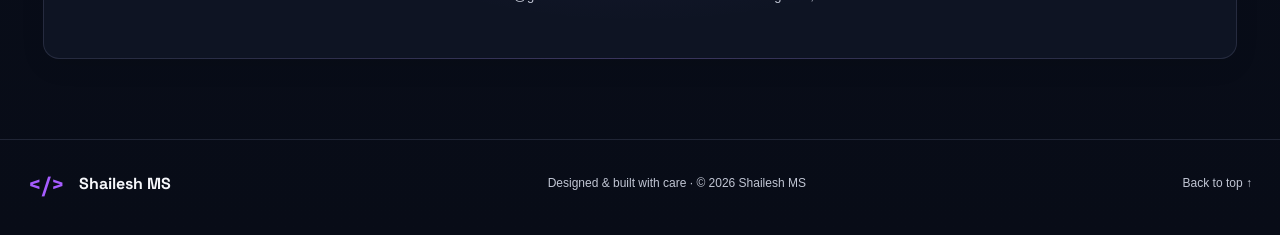
==== commit 1359a929: "Update job title from QA to DevOps Automation Engineer" ====
--- a/index.html
+++ b/index.html
@@ -3,9 +3,9 @@
 <head>
   <meta charset="UTF-8">
   <meta name="viewport" content="width=device-width, initial-scale=1.0">
-  <meta name="description" content="Shailesh MS — Senior QA Automation Engineer specializing in Python, PyTest, Robot Framework, Playwright, API testing and CI/CD.">
+  <meta name="description" content="Shailesh MS — Senior DevOps Automation Engineer specializing in Python, PyTest, Robot Framework, Playwright, API testing and CI/CD.">
   <meta name="theme-color" content="#080c17">
-  <title>Shailesh MS | Senior QA Automation Engineer</title>
+  <title>Shailesh MS | Senior DevOps Automation Engineer</title>
   <link rel="preconnect" href="https://fonts.googleapis.com">
   <link rel="preconnect" href="https://fonts.gstatic.com" crossorigin>
   <link href="https://fonts.googleapis.com/css2?family=DM+Sans:wght@400;500;600;700&family=Space+Grotesk:wght@400;500;600;700&display=swap" rel="stylesheet">
@@ -33,7 +33,7 @@
       <div class="hero-copy">
         <p class="hello">Hello, I'm</p>
         <h1>Shailesh <span>MS</span></h1>
-        <h2>Senior QA Automation Engineer</h2>
+        <h2>Senior DevOps Automation Engineer</h2>
         <p class="stack">Python <b>|</b> PyTest <b>|</b> Robot Framework <b>|</b> Selenium <b>|</b> Playwright <b>|</b> Appium <b>|</b> API <b>|</b> CI/CD <b>|</b> AI-assisted QA</p>
         <p class="intro">Software Quality Engineer with 4.9+ years of experience in building scalable test automation frameworks, Web, Mobile, API and System testing. Passionate about Automation, DevOps and AI-driven QA.</p>
         <div class="hero-buttons">
@@ -86,14 +86,14 @@
       <div class="project-grid">
         <article class="panel project"><small>01 / WEB &amp; API</small><div class="project-art purple">API</div><h3>Reusable API Automation</h3><p>Python-based API validation using reusable wrappers and Requests, including conversion of UI test coverage into API tests.</p><div class="chips"><span>Python</span><span>PyTest</span><span>REST API</span></div></article>
         <article class="panel project"><small>02 / MOBILE</small><div class="project-art blue">APPIUM</div><h3>Mobile Test Automation</h3><p>Automation for Android and iOS applications across physical devices, emulators and simulators.</p><div class="chips"><span>Appium</span><span>XCUITest</span><span>PyTest</span></div></article>
-        <article class="panel project"><small>03 / FRAMEWORK</small><div class="project-art pink">QA</div><h3>Robot Framework POC</h3><p>Web automation proof of concept with custom Python keywords and reusable libraries.</p><div class="chips"><span>Robot Framework</span><span>Python</span><span>Jenkins</span></div></article>
+        <article class="panel project"><small>03 / FRAMEWORK</small><div class="project-art pink">QA</div><h3>Robot Framework </h3><p>Web automation proof of concept with custom Python keywords and reusable libraries.</p><div class="chips"><span>Robot Framework</span><span>Python</span><span>Jenkins</span></div></article>
       </div>
     </section>
 
     <section class="content-section" id="experience">
       <div class="section-title"><p class="eyebrow">CAREER JOURNEY</p><h2>Professional <span>experience.</span></h2></div>
       <div class="timeline">
-        <article class="timeline-item panel"><small>JAN 2026 — PRESENT</small><h3>Senior QA Automation Engineer</h3><p class="company">Mphasis Ltd. · Client: HP</p><ul><li>Develop reusable automation components and scalable Python-based test frameworks.</li><li>Build API wrappers, PyTest fixtures, Page Object Model components and parameterized tests.</li><li>Contribute to AI-assisted QA workflows and automated release validation.</li></ul></article>
+        <article class="timeline-item panel"><small>JAN 2026 — PRESENT</small><h3>Senior DevOps Automation Engineer</h3><p class="company">Mphasis Ltd. · Client: HP</p><ul><li>Develop reusable automation components and scalable Python-based test frameworks.</li><li>Build API wrappers, PyTest fixtures, Page Object Model components and parameterized tests.</li><li>Contribute to AI-assisted QA workflows and automated release validation.</li></ul></article>
         <article class="timeline-item panel"><small>OCT 2023 — DEC 2025</small><h3>Senior Test Engineer</h3><p class="company">L&amp;T Technology Services · Client: Eaton</p><ul><li>Developed mobile automation using Python, Appium, XCUITest and PyTest.</li><li>Converted 50+ UI tests into API tests and integrated suites with Jenkins CI/CD.</li><li>Tested Android and iOS applications across devices, emulators and simulators.</li></ul></article>
         <article class="timeline-item panel"><small>NOV 2022 — SEP 2023</small><h3>Test Engineer</h3><p class="company">L&amp;T Technology Services · Client: Carrier</p><ul><li>Led a Robot Framework and Python web automation proof of concept.</li><li>Created custom Python keywords, reusable libraries and REST API tests.</li></ul></article>
         <article class="timeline-item panel"><small>DEC 2021 — OCT 2022</small><h3>Trainee Engineer</h3><p class="company">L&amp;T Technology Services · Client: Signify</p><ul><li>Performed UI and device-to-application integration testing for smart lighting.</li><li>Validated lighting controls, brightness, schedules and configuration changes.</li></ul></article>
